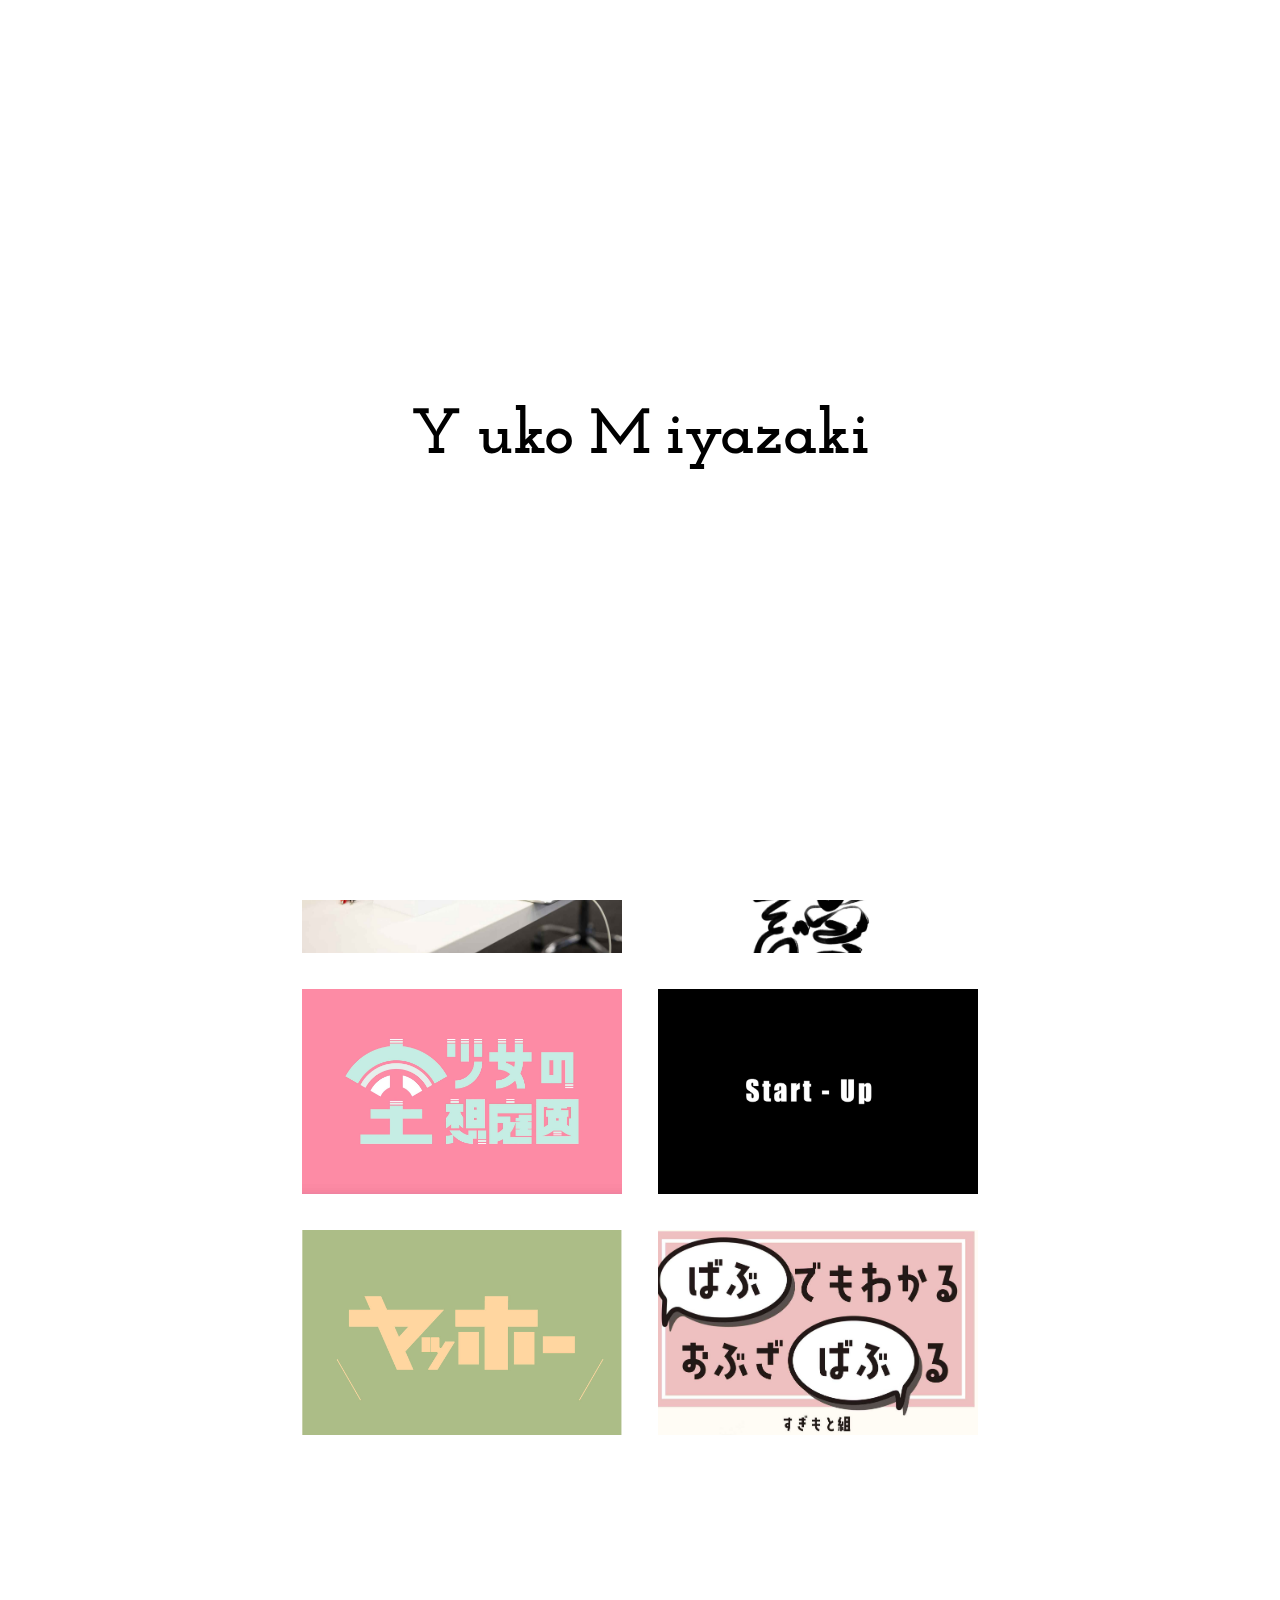
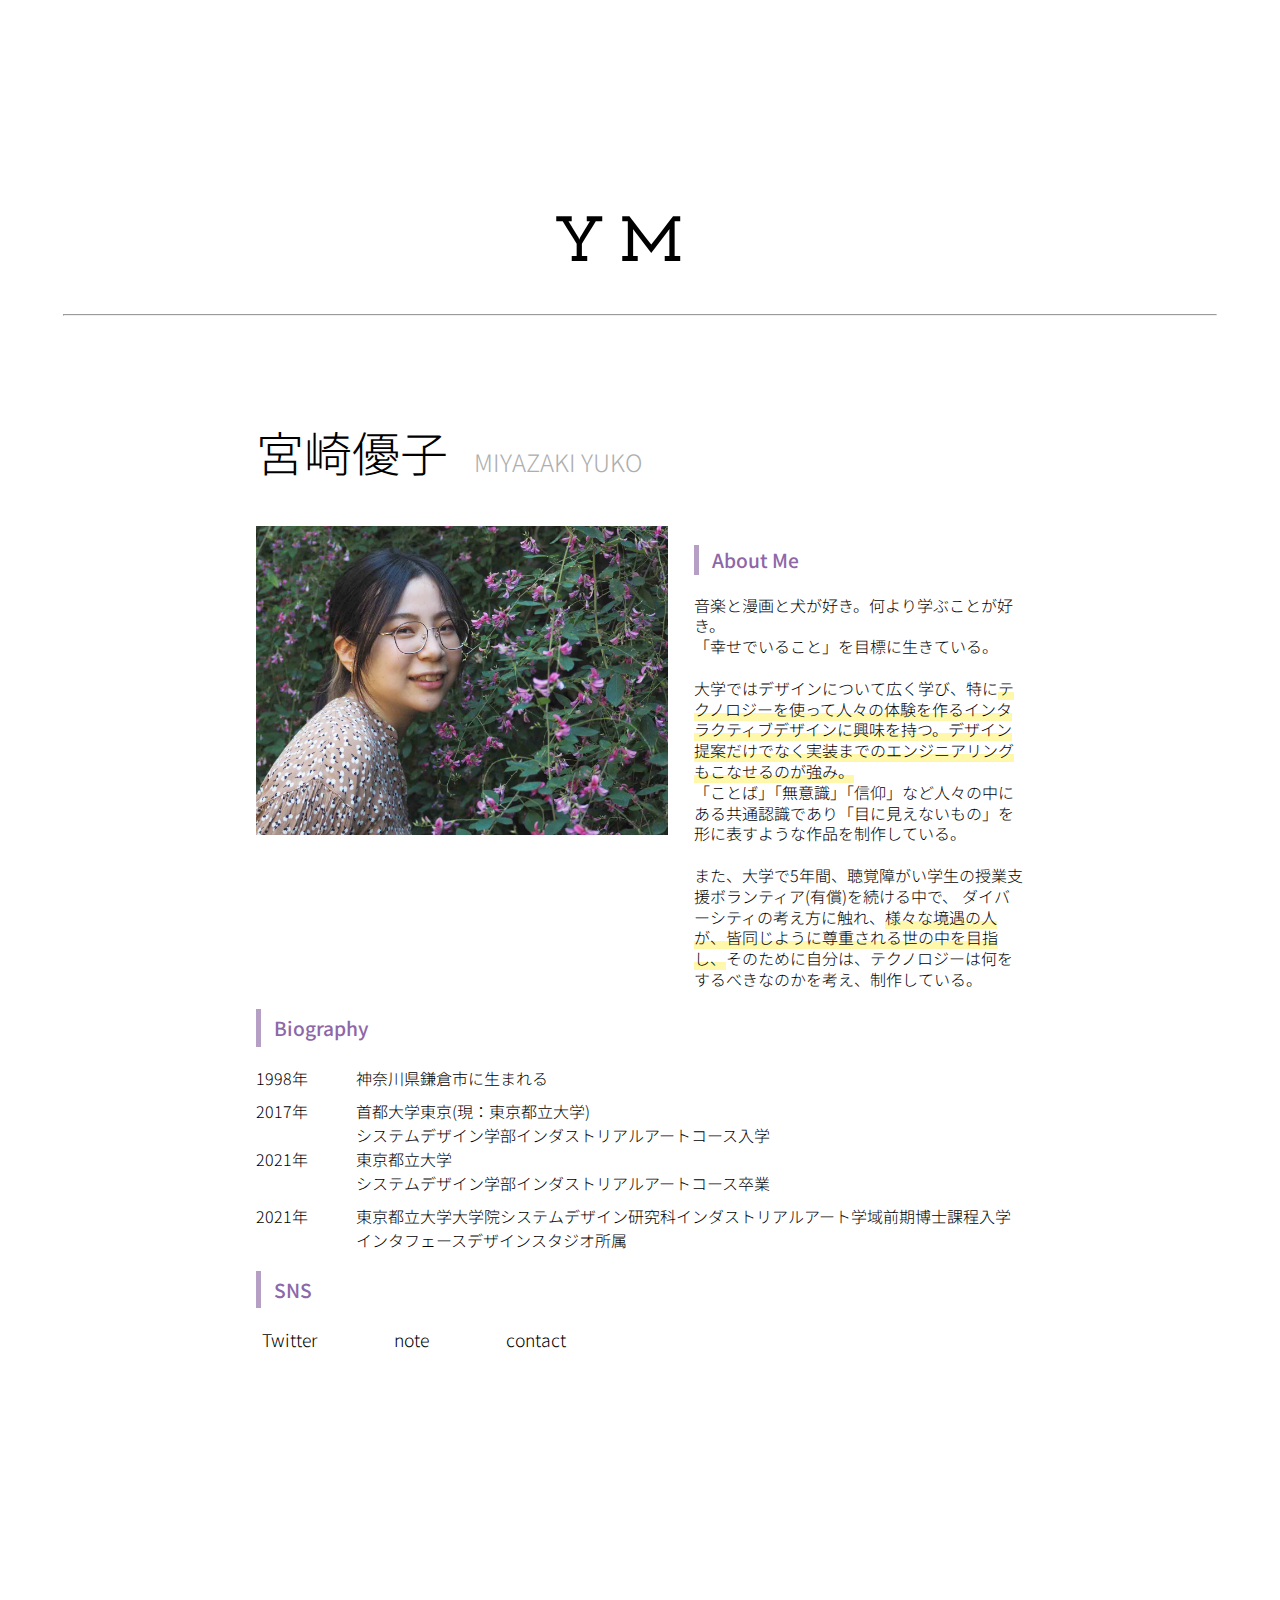
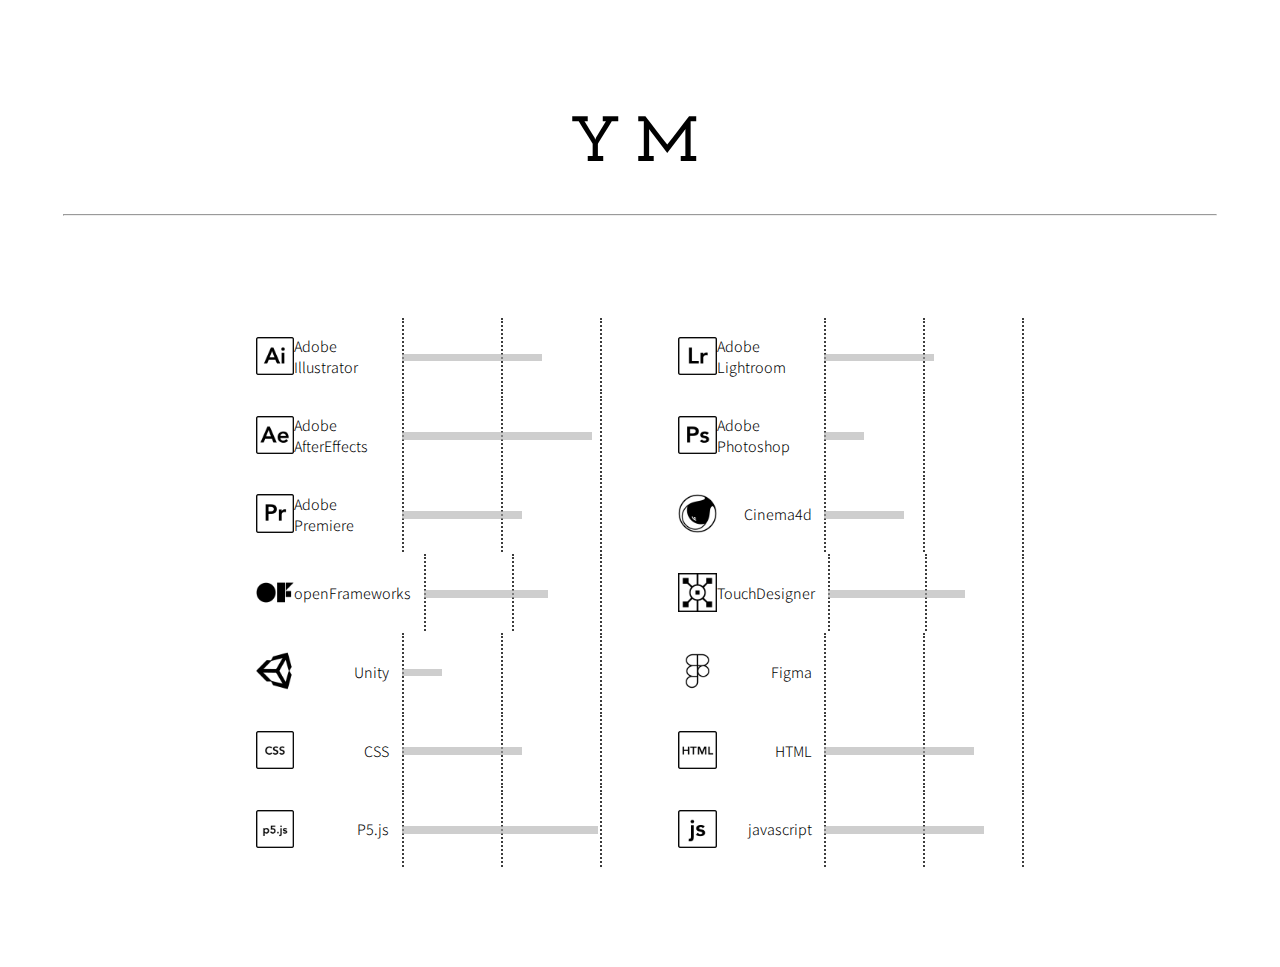
==== index.html @ fe7ea1c1 "add back to top button" ====
<!DOCTYPE html>
<html lang="ja">
    <head>
        <meta charset="UTF-8">
        <meta name="viewport" content="width=device-width, initial-scale=1" />
        <meta name="description" content="宮崎優子のポートフォリオです">
        <title>Yuko Miyazaki / Portfolio</title>

        <!-- フォント読み込み -->
        <link rel="preconnect" href="https://fonts.googleapis.com">
        <link rel="preconnect" href="https://fonts.gstatic.com" crossorigin>
        <link href="https://fonts.googleapis.com/css2?family=Josefin+Slab&family=Noto+Sans+JP:wght@300;400;500;700&family=Noto+Serif+JP:wght@300&display=swap" rel="stylesheet">

        <link rel="stylesheet" href="css/index.css">
        <script src="js/index.js"></script>
    </head>
    
    <body>
        <nav class="navigation">
            <ul>
                <li><a href="#works">works</a></li>
                <li><a href="#profile">profile</a></li>
                <li><a href="#skills">skills</a></li>
            </ul>
        </nav>

        <div id="loading">
            <div class="init">
                <h1 class="my">
                    <span class="loading_y">Y</span>
                    <span class="beta">uko</span>
                    <span class="loading_m">M</span>
                    <span class="beta">iyazaki</span>
                </h1>
                <p class="load_border"> </p>
            </div>
        </div>

        <div id="works">
            <div id="works_title" class="header_title">
                <h1 class="my">
                    <span class="y">Y</span>
                    <span class="m">M</span>
                    <span class="title_name">works</span>
                </h1>
                <hr width="90%">
            </div>
            <div class="inner_wrapper">
                
                
                <ul id="contents_list">
                    <li class="container video">
                        <a href="./html/medium.html">
                            <div class="image_container">
                                <img src="image/medium/01.jpg">
                                <div class="mask">
                                    <div class="caption">
                                        <p class="title">MEDIUM</p>
                                        <p class="year">2020</p>
                                    </div>
                                </div>
                            </div>
                        </a>
                    </li>
                    <li class="container media_art">
                        <a href="./html/relation_lines.html">
                            <div class="image_container">
                                <img src="image/relation_lines/02.jpg">
                                <div class="mask">
                                    <div class="caption">
                                        <p class="title">Relation-Lines</p>
                                        <p class="year">2021</p>
                                    </div>
                            </div>
                        </a>
                    </li>
                    <li class="container video">
                        <a href="">
                            <div class="image_container">
                                <img src="image/adventure/SRGB5811-min.JPG">
                                <div class="mask">
                                    <div class="caption">
                                        <p class="title">Adventure</p>
                                        <p class="year">2018</p>
                                    </div>
                                </div>
                            </div>
                        </a>
                    </li>
                    <li class="container video">
                        <a href="">
                            <div class="image_container">
                                <img src="image/hachiouji_cm/01.jpg">
                                <div class="mask">
                                    <div class="caption">
                                        <p class="title">ちょっと遠くへ行きたくなる八王子</p>
                                        <p class="year">2018</p>
                                    </div>
                                </div>  
                            </div>
                        </a>
                    </li>
                    <li class="container product media_art">
                        <a href="">
                            <div class="image_container">
                                <img src="image/madoromi/01.jpg">
                                <div class="mask">
                                    <div class="caption">
                                        <p class="title">まどろみの温度</p>
                                        <p class="year">2019</p>
                                    </div>
                            </div>
                        </a>
                    </li>
                    <li class="container web">
                        <a href="">
                            <div class="image_container">
                                <img src="image/gengo/favicon.jpg">
                                <div class="mask">
                                    <div class="caption">
                                        <p class="title">言語邂逅</p>
                                        <p class="year">2019</p>
                                    </div>
                            </div>
                        </a>
                    </li>
                    <li class="container video">
                        <a href="">
                            <div class="image_container">
                                <img src="image/syoujo_mv/1.jpg">
                                <div class="mask">
                                    <div class="caption">
                                        <p class="title">少女の空想庭園</p>
                                        <p class="year">2019</p>
                                    </div>
                            </div>
                        </a>
                    </li>
                    <li class="container video">
                        <a href="">
                            <div class="image_container">
                                <img src="image/starUp/1.jpg">
                                <div class="mask">
                                    <div class="caption">
                                        <p class="title">Start Up</p>
                                        <p class="year">2019</p>
                                    </div>
                            </div>
                        </a>
                    </li>
                    <li class="container others">
                        <a href="">
                            <div class="image_container">
                                <img src="image/others/yahho2.jpg">
                                <div class="mask">
                                    <div class="caption">
                                        <p class="title">Typography</p>
                                    </div>
                            </div>
                        </a>
                    </li>
                    <li class="container others">
                        <a href="">
                            <div class="image_container">
                                <img src="image/others/babu_top.jpg">
                                <div class="mask">
                                    <div class="caption">
                                        <p class="title">Book</p>
                                    </div>
                            </div>
                        </a>
                    </li>
                </ul>
                
            </div>
        </div>

        <div id="profile">
            <div id="profile_title" class="header_title">
                <h1 class="my">
                    <span class="y">Y</span>
                    <span class="m">M</span>
                    <span class="title_name">profile</span>
                </h1>
                <hr width="90%">
            </div>
            <div class="inner_wrapper">
                <div id="about_me">
                    <h2>宮崎優子<span class="eng_name">MIYAZAKI YUKO</span></h2>
                    <div class="about_me">
                        <div class="my_image">
                            <img src="image/profile/myImage2.jpg" width="406px">
                        </div>
                        <div class="about_text">
                            <h3>About Me </h3>
                            <p>音楽と漫画と犬が好き。何より学ぶことが好き。<br>
                            「幸せでいること」を目標に生きている。<br>
                            <br>
                            大学ではデザインについて広く学び、特に<span class="under">テクノロジーを使って人々の体験を作るインタラクティブデザインに興味を持つ。デザイン提案だけでなく実装までのエンジニアリングもこなせるのが強み。</span><br>
                            「ことば」「無意識」「信仰」など人々の中にある共通認識であり「目に見えないもの」を形に表すような作品を制作している。<br>
                            <br>
                            また、大学で5年間、聴覚障がい学生の授業支援ボランティア(有償)を続ける中で、
                            ダイバーシティの考え方に触れ、<span class="under">様々な境遇の人が、皆同じように尊重される世の中を目指し、</span>そのために自分は、テクノロジーは何をするべきなのかを考え、制作している。</p>
                        </div>
                    </div>
                </div>
                <div id="biography">
                    <h3>Biography</h3>
                    <div id="bio_text">
                        <div>
                            <p><span class="bio_year">1998年</span>神奈川県鎌倉市に生まれる</p>
                        </div>
                        <div>
                            <span class="bio_year">2017年</span>首都大学東京(現：東京都立大学)<br>
                            <span class="bio_year"></span>システムデザイン学部インダストリアルアートコース入学<br>
                            <span class="bio_year">2021年</span>東京都立大学<br>
                            <span class="bio_year"></span>システムデザイン学部インダストリアルアートコース卒業
                        </div>
                        <div>
                            <span class="bio_year">2021年</span>東京都立大学大学院システムデザイン研究科インダストリアルアート学域前期博士課程入学<br>
                            <span class="bio_year"></span>インタフェースデザインスタジオ所属
                        </div>  
                    </div>
                </div>
                <div id="sns_contact">
                    <h3>SNS</h3>
                    <div class="sns_s">
                        <div class="twitter">
                            <a href="https://twitter.com/tcifog">Twitter</a>
                        </div>
                        <div class="note">
                            <a href="https://note.com/yuko_3">note</a>
                        </div>
                        <div class="contact">
                            <a href="">contact</a>
                        </div>
                    </div>
                    
                </div>
                
            </div>
        </div>

        <div id="skills">
            <div id="skills_title" class="header_title">
                <h1 class="my">
                    <span class="y">Y</span>
                    <span class="m">M</span>
                    <span class="title_name">skills</span>
                </h1>
                <hr width="90%">
            </div>
            <div class="inner_wrapper">
                <div id="skill_range">
                    <ul class="skill_list">
                        <li class="skill_item">
                            <div class="skill_icon">
                                <img src="image/skills/ai.png" alt="Illustratorのアイコン">
                                <p>Adobe Illustrator</p>
                            </div>
                            <div class="skill_bar_range">
                                <ul class="border">
                                    <li class="left"></li>
                                    <li class="right"></li>
                                </ul>
                                <div class="skill_bar ai"></div>
                            </div>
                        </li>
                        <li class="skill_item">
                            <div class="skill_icon">
                                <img src="image/skills/ae.png" alt="AfterEffectsのアイコン">
                                <p>Adobe AfterEffects</p>
                            </div>
                            <div class="skill_bar_range">
                                <ul class="border">
                                    <li class="left"></li>
                                    <li class="right"></li>
                                </ul>
                                <div class="skill_bar ae"></div>
                            </div>
                        </li>
                        <li class="skill_item">
                            <div class="skill_icon">
                                <img src="image/skills/pr.png" alt="Premiereのアイコン">
                                <p>Adobe Premiere</p>
                            </div>
                            <div class="skill_bar_range">
                                <ul class="border">
                                    <li class="left"></li>
                                    <li class="right"></li>
                                </ul>
                                <div class="skill_bar pr"></div>
                            </div>
                        </li>
                        <li class="skill_item">
                            <div class="skill_icon">
                                <img src="image/skills/of.png" alt="openframeworksのアイコン">
                                <p>openFrameworks</p>
                            </div>
                            <div class="skill_bar_range">
                                <ul class="border">
                                    <li class="left"></li>
                                    <li class="right"></li>
                                </ul>
                                <div class="skill_bar of"></div>
                            </div>
                        </li>
                        <li class="skill_item">
                            <div class="skill_icon">
                                <img src="image/skills/unity.png" alt="Unityのアイコン">
                                <p>Unity</p>
                            </div>
                            <div class="skill_bar_range">
                                <ul class="border">
                                    <li class="left"></li>
                                    <li class="right"></li>
                                </ul>
                                <div class="skill_bar unity"></div>
                            </div>
                        </li>
                        <li class="skill_item">
                            <div class="skill_icon">
                                <img src="image/skills/css.png" alt="CSSのアイコン">
                                <p>CSS</p>
                            </div>
                            <div class="skill_bar_range">
                                <ul class="border">
                                    <li class="left"></li>
                                    <li class="right"></li>
                                </ul>
                                <div class="skill_bar css"></div>
                            </div>
                        </li>
                        <li class="skill_item">
                            <div class="skill_icon">
                                <img src="image/skills/p5.png" alt="p5.jsのアイコン">
                                <p>P5.js</p>
                            </div>
                            <div class="skill_bar_range">
                                <ul class="border">
                                    <li class="left"></li>
                                    <li class="right"></li>
                                </ul>
                                <div class="skill_bar p5"></div>
                            </div>
                        </li>
                    </ul>
                    <ul class="skill_list">
                        <li class="skill_item">
                            <div class="skill_icon">
                                <img src="image/skills/lr.png" alt="Lightroomのアイコン">
                                <p>Adobe Lightroom</p>
                            </div>
                            <div class="skill_bar_range">
                                <ul class="border">
                                    <li class="left"></li>
                                    <li class="right"></li>
                                </ul>
                                <div class="skill_bar lr"></div>
                            </div>
                        </li>
                        <li class="skill_item">
                            <div class="skill_icon">
                                <img src="image/skills/ps.png" alt="Photoshopのアイコン">
                                <p>Adobe Photoshop</p>
                            </div>
                            <div class="skill_bar_range">
                                <ul class="border">
                                    <li class="left"></li>
                                    <li class="right"></li>
                                </ul>
                                <div class="skill_bar ps"></div>
                            </div>
                        </li>
                        <li class="skill_item">
                            <div class="skill_icon">
                                <img src="image/skills/cinema4d.png" alt="Cinema4dのアイコン">
                                <p>Cinema4d</p>
                            </div>
                            <div class="skill_bar_range">
                                <ul class="border">
                                    <li class="left"></li>
                                    <li class="right"></li>
                                </ul>
                                <div class="skill_bar cinema"></div>
                            </div>
                        </li>
                        <li class="skill_item">
                            <div class="skill_icon">
                                <img src="image/skills/touchdesigner.png" alt="TouchDesignerのアイコン">
                                <p>TouchDesigner</p>
                            </div>
                            <div class="skill_bar_range">
                                <ul class="border">
                                    <li class="left"></li>
                                    <li class="right"></li>
                                </ul>
                                <div class="skill_bar td"></div>
                            </div>
                        </li>
                        <li class="skill_item">
                            <div class="skill_icon">
                                <img src="image/skills/figma.png" alt="Figmaのアイコン">
                                <p>Figma</p>
                            </div>
                            <div class="skill_bar_range">
                                <ul class="border">
                                    <li class="left"></li>
                                    <li class="right"></li>
                                </ul>
                                <div class="skill_bar figma"></div>
                            </div>
                        </li>
                        <li class="skill_item">
                            <div class="skill_icon">
                                <img src="image/skills/html.png" alt="HTMLのアイコン">
                                <p>HTML</p>
                            </div>
                            <div class="skill_bar_range">
                                <ul class="border">
                                    <li class="left"></li>
                                    <li class="right"></li>
                                </ul>
                                <div class="skill_bar html"></div>
                            </div>
                        </li>
                        <li class="skill_item">
                            <div class="skill_icon">
                                <img src="image/skills/js.png" alt="Javascriptのアイコン">
                                <p>javascript</p>
                            </div>
                            <div class="skill_bar_range">
                                <ul class="border">
                                    <li class="left"></li>
                                    <li class="right"></li>
                                </ul>
                                <div class="skill_bar js"></div>
                            </div>
                        </li>
                    </ul>
                </div>
            </div>
        </div>
        
    </body>
</html>
---- css/index.css ----
html, body, div, span, applet, object, iframe, p, blockquote, pre, a, abbr, acronym, address, big, cite, code, del, dfn, em, img, ins, kbd, q, s, samp, small, strike, strong, sub, sup, tt, var, b, u, i, center, dl, dt, dd, ol, ul, li, fieldset, form, label, legend, table, caption, tbody, tfoot, thead, tr, th, td, article, aside, canvas, details, embed, figure, figcaption, footer, header, hgroup, menu, nav, output, ruby, section, summary, time, mark, audio, video, span {
    margin: 0;
    padding: 0;
    border: 0;
    font: inherit;
    vertical-align: baseline;
    scroll-behavior: smooth;
    font-family: 'Noto Sans JP', sans-serif;
}

#works, #profile {
    margin: 5vh  auto 40vh;
}

/* loading animation */

#loading {
    width: 100%;
    height: 100%;
    transition: all 1s;
    background-color: #fff;
    /* opacity: 0.5; */
    position: fixed;
    top: 0;
    left: 0;
    z-index: 9999;
}
.init {
    margin-top: 45vh;
    text-align: center;
    font-size: 1.2rem;
}

.beta {
    animation: fadeout 1s ease forwards;
    animation-delay: 2s;
}
@keyframes fadeout {
    0% {
        opacity: 1;
    }
    100% {
        opacity: 0;
    }
}

.loading_y {
    position: relative;
    left: 0;
    animation: slide_y 1s ease forwards;
    animation-delay: 3s;
}
@keyframes slide_y {
    0% {
        left: 0;
    }
    100% {
        left: 10vw;
    }
}
.loading_m {
    position: relative;
    left: 0;
    animation: slide_m 1s ease forwards;
    animation-delay: 3s;
}
@keyframes slide_m {
    0% {
        left: 0;
    }
    100% {
        left: 3vw;
    }
}

.load_border:before {
    content: '';
    position: absolute;
    left: 0;
    border-bottom: solid 2px #000;
    animation: border_anim 2s ease forwards;
}

@keyframes border_anim {
    0%{
        width: 0%;
    }
    100% {
        width: 100%;
    }
}

.loaded {
    opacity: 0;
    visibility: hidden;
}

/* header_title animation */

.my span {
    position: relative;
    vertical-align: top;
    width: 100%;
    height: 100%;
    overflow-y: hidden;
    font-family: 'Josefin Slab', serif;
}

.y{
    left: 4vw;
}
.m {
    left: 4vw;
}

.y.animation_start {
    animation: change_positionY 2s ease forwards;
    animation-delay: 0.2s;
    opacity: 1;
}
@keyframes change_positionY {
    0%{
        top: 0;
        left: 4vw;
        opacity: 1;
    }
    20%{
        top: -7vh;
        left: 4vw;
        opacity: 0;
    }
    70%{
        top: -7vh;
        left: -32vw;
        opacity: 0;
    }
    100%{
        top: 0;
        left: -32vw;
        opacity: 1;
    }
}

.m.animation_start {
    animation: change_positionX 2s ease forwards;
    animation-delay: 0.5s;
}
@keyframes change_positionX {
    0%{
        left: 4vw;
    }
    70%{
        left: -40vw;
    }
    100%{
        left: -40vw;
    }
}

.title_name {
    font-size: 3rem;
    top: 1.5vh;
    left: -35vw;
    opacity: 0;
}
.title_name.animation_start {
    animation: titleUp 1s ease forwards;
    animation-delay: 2s;
}
@keyframes titleUp {
    0% {
        top: 3vh;
        opacity: 0;
    }
    100% {
        top: 1.5vh;
        opacity: 1;
    }
}

h1{
    font-size: 4rem;
    text-align: center;
    margin: 1vh;
}

h2 {
    font-weight: 300;
    font-size: 3rem;
}

h3 {
    font-size: 1.2rem;
    font-weight: 500;
    color: #8D67A8;
    border-left: solid 5px #B69FC5;
    padding: 0.25em 0.7em;
}

.navigation{
    font-weight: 500; 
    position: fixed;
    width: 6vw;
    height: auto;
    /* top: 65vh;
    left: 83vw; */
    margin-left: 92vw;
    margin-top: 40vh;
    line-height: 5rem;
    max-width: 100%;
}

.navigation ul{
    /* display: flex; */
    justify-content: space-between;
    list-style: none;
    text-align: right;
}

.navigation a{
    color: #AEAEAE;
    text-decoration: none;
    border-bottom: none;
    transition: 0.3s;
}

.navigation a:hover {
    color: #3c3c3c;
}

.inner_wrapper{
    font-weight: 400;
    width: 60%;
    margin: 100px auto;
}

.inner_wrapper li {
    list-style: none;
}

/* works */

#contents_list {
    display: flex;
    flex-wrap: wrap;
    justify-content: center;
    /* width: 80%; */
    margin: 0;
    padding: 0;
}

.container {
    margin: 2vh 2vh;
}

.image_container {
    position: relative;
    height: 205px;
}

.image_container img {
    width: 320px;
    height: 205px;
    object-fit: cover;
    max-width: 100%;
}
.image_container:hover img {
    filter: blur(2px);
}

.image_container .caption {
    text-align: center;
    padding-top: 5%;
    color: #fff;
}
.image_container .mask {
    width: 90%;
    height: 40%;
    position: absolute;
    top: 30%;
    left: 5%;
    opacity: 0;
    background-color: black;
    /* border-bottom: 0.1875em solid white; */
    -webkit-transition: all 0.3s;
    transition: all 0.3s;
}

.image_container:hover .mask {
    opacity: 1;
    transform: translateY(-0.1875em);
}

.title {
    font-size: 1.1rem;
}

.year {
    font-weight: 300;
    font-size: 0.8rem;
}


/* profile */
.eng_name {
    margin-left: 2vw;
    font-size: 1.5rem;
    color: #AEAEAE;
}

.about_me {
    display: flex;
    justify-content: center;
}

.my_image{
    flex: 5;
    text-align: center;
}

.about_text{
    flex: 4;
    /* font-size: 0.9rem; */
    line-height: 1.3rem;
    font-weight: 300;
    margin-left: 2vw;
}
.under {
    background: linear-gradient(transparent 65%, #FFF7AA 65%);
}

.my_image img{
    width: 100%;
}

#bio_text div{
    margin-top: 1vh;
    /* font-size: 0.9rem; */
    font-weight: 300;
}

.bio_year {
    display: inline-block;
    width: 100px;
}

.sns_s {
    display: flex;
}

.contact, .note{
    margin-left: 5vw;
}

.sns_s a{
    font-size: 1.1rem;
    font-weight: 300;
    color:black;
    text-decoration: none;

    position: relative;
    padding: 0.4rem;
    cursor: pointer;
    -webkit-user-select: none;
    -moz-user-select: none;
    -ms-user-select: none;
    user-select: none;
}

.sns_s a::after {
    position: absolute;
    bottom: 0;
    left: 0;
    content: '';
    width: 100%;
    height: 1px;
    background: #333;
    transform: scale(0, 1);
    transform-origin: left top;
    transition: transform .3s;
}

.sns_s a:hover::after {
    transform: scale(1, 1);
}

/* skill */

#skill_range {
    display: flex;
    flex-wrap: wrap;
    justify-content: space-between;
    margin: 30px auto;
    max-width: 100%;
    width: 70vw;
}

.skill_list {
    width: 45%;
}

.skill_item {
    display: flex;
    justify-content: space-between;
    align-items: center;
    margin-top: 2px;
}

.skill_icon {
    flex: 2;
    display: flex;
    justify-content: space-between;
    align-items: center;
    font-size: 0.9em;
    font-weight: 300;
    margin-right: 1vw;
}
.skill_icon img {
    width: 3vw;
}

.skill_bar_range {
    flex: 3;
    height: 6vw;
    position: relative;
}

.skill_bar_range .border {
    height: 6vw;
    display: flex;
    
}
.skill_bar_range .border .right {
    flex: 1;
    border-right: 2px solid #3c3c3c;
    border-style: dotted;
}

.skill_bar_range .border .left {
    flex: 1;
    border-left: 2px solid #3c3c3c;
    border-right: 2px solid #3c3c3c;
    border-style: dotted;
}

.skill_bar {
    position: absolute;
    top: 2.8vw;
    left: 0;
    height: 10%;
    opacity: 0.6;
    background-color:#AEAEAE;
}

.ai {
    width: 70%;
}
.ae {
    width: 95%;
}
.pr {
    width: 60%;
}
.of{
    width: 70%;
}
.unity {
    width: 20%;
}
.css {
    width: 60%;
}
.p5 {
    width: 98%;
}
.lr {
    width: 55%;
}
.ps {
    width: 20%;
}
.cinema {
    width: 40%;
}
.td {
    width: 70%;
}
.html {
    width: 75%;
}
.js {
    width: 80%;
}
.fifma {
    width: 50%;
}
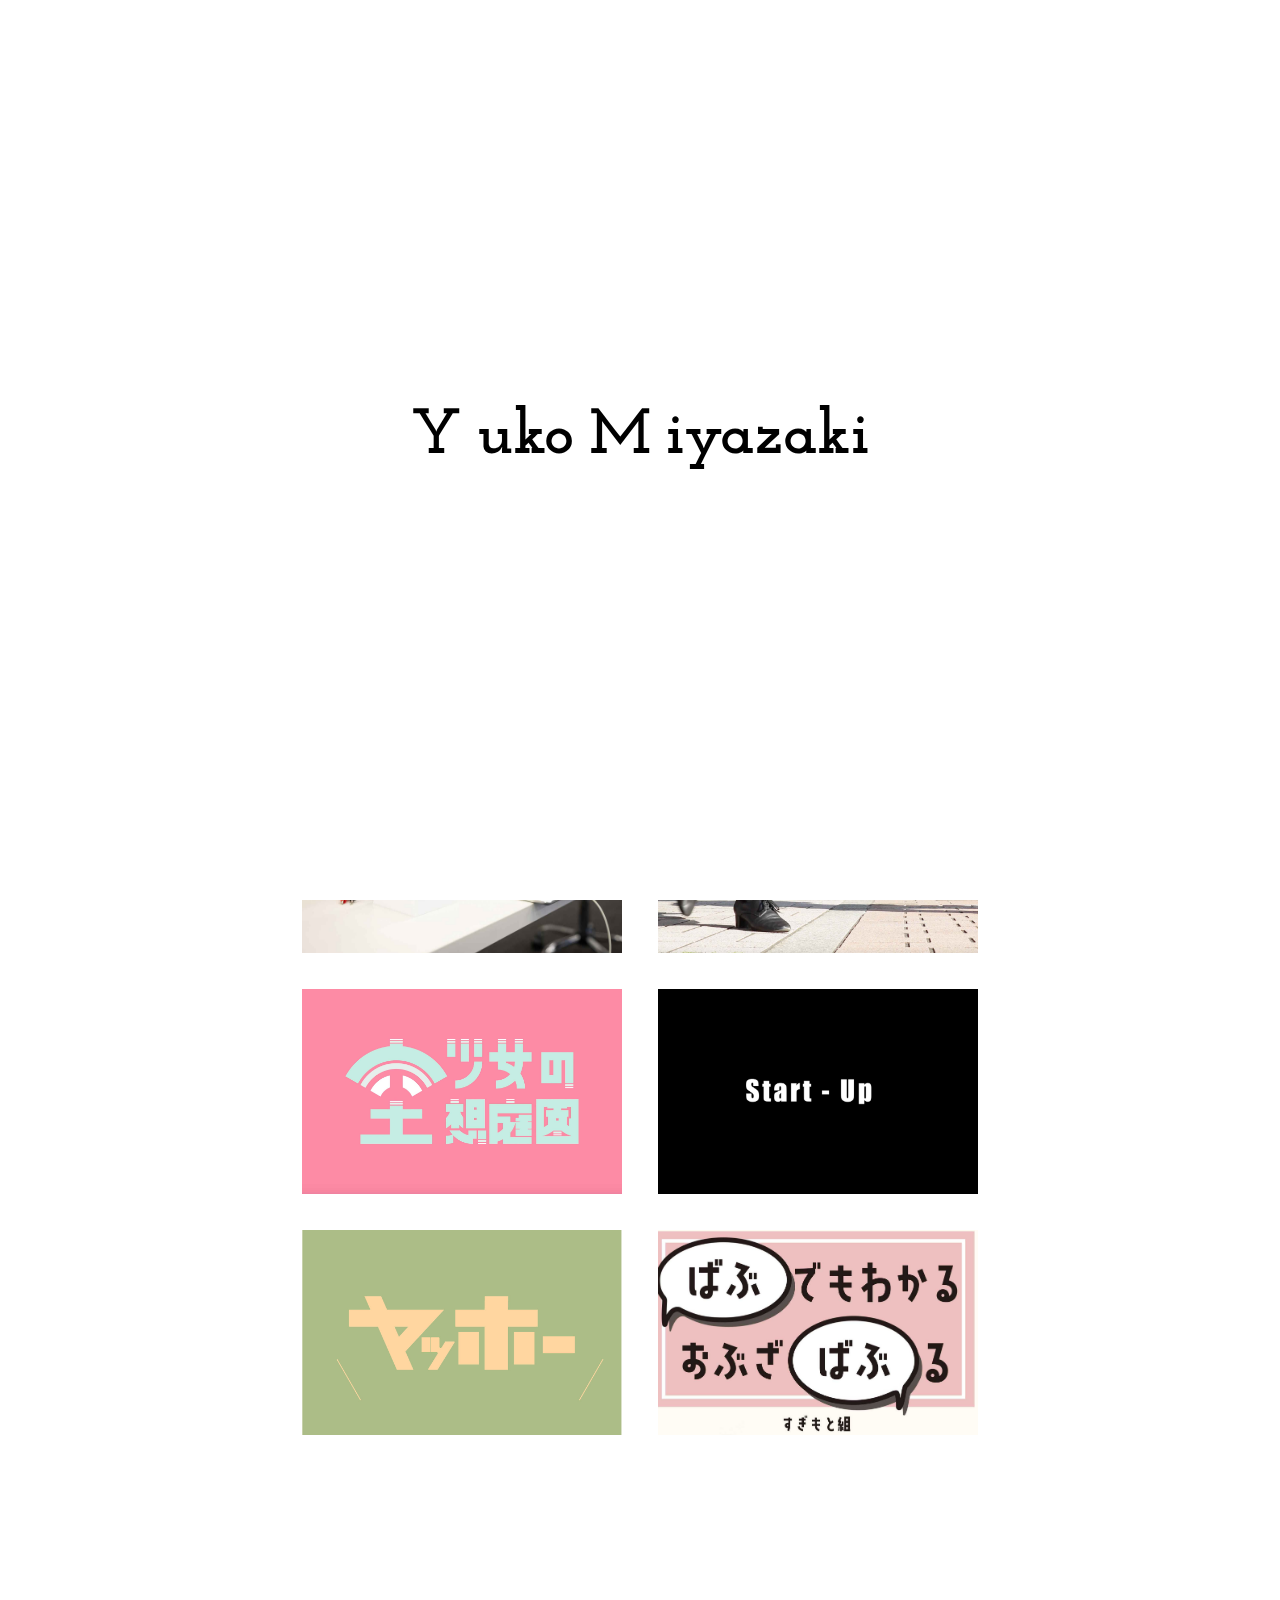
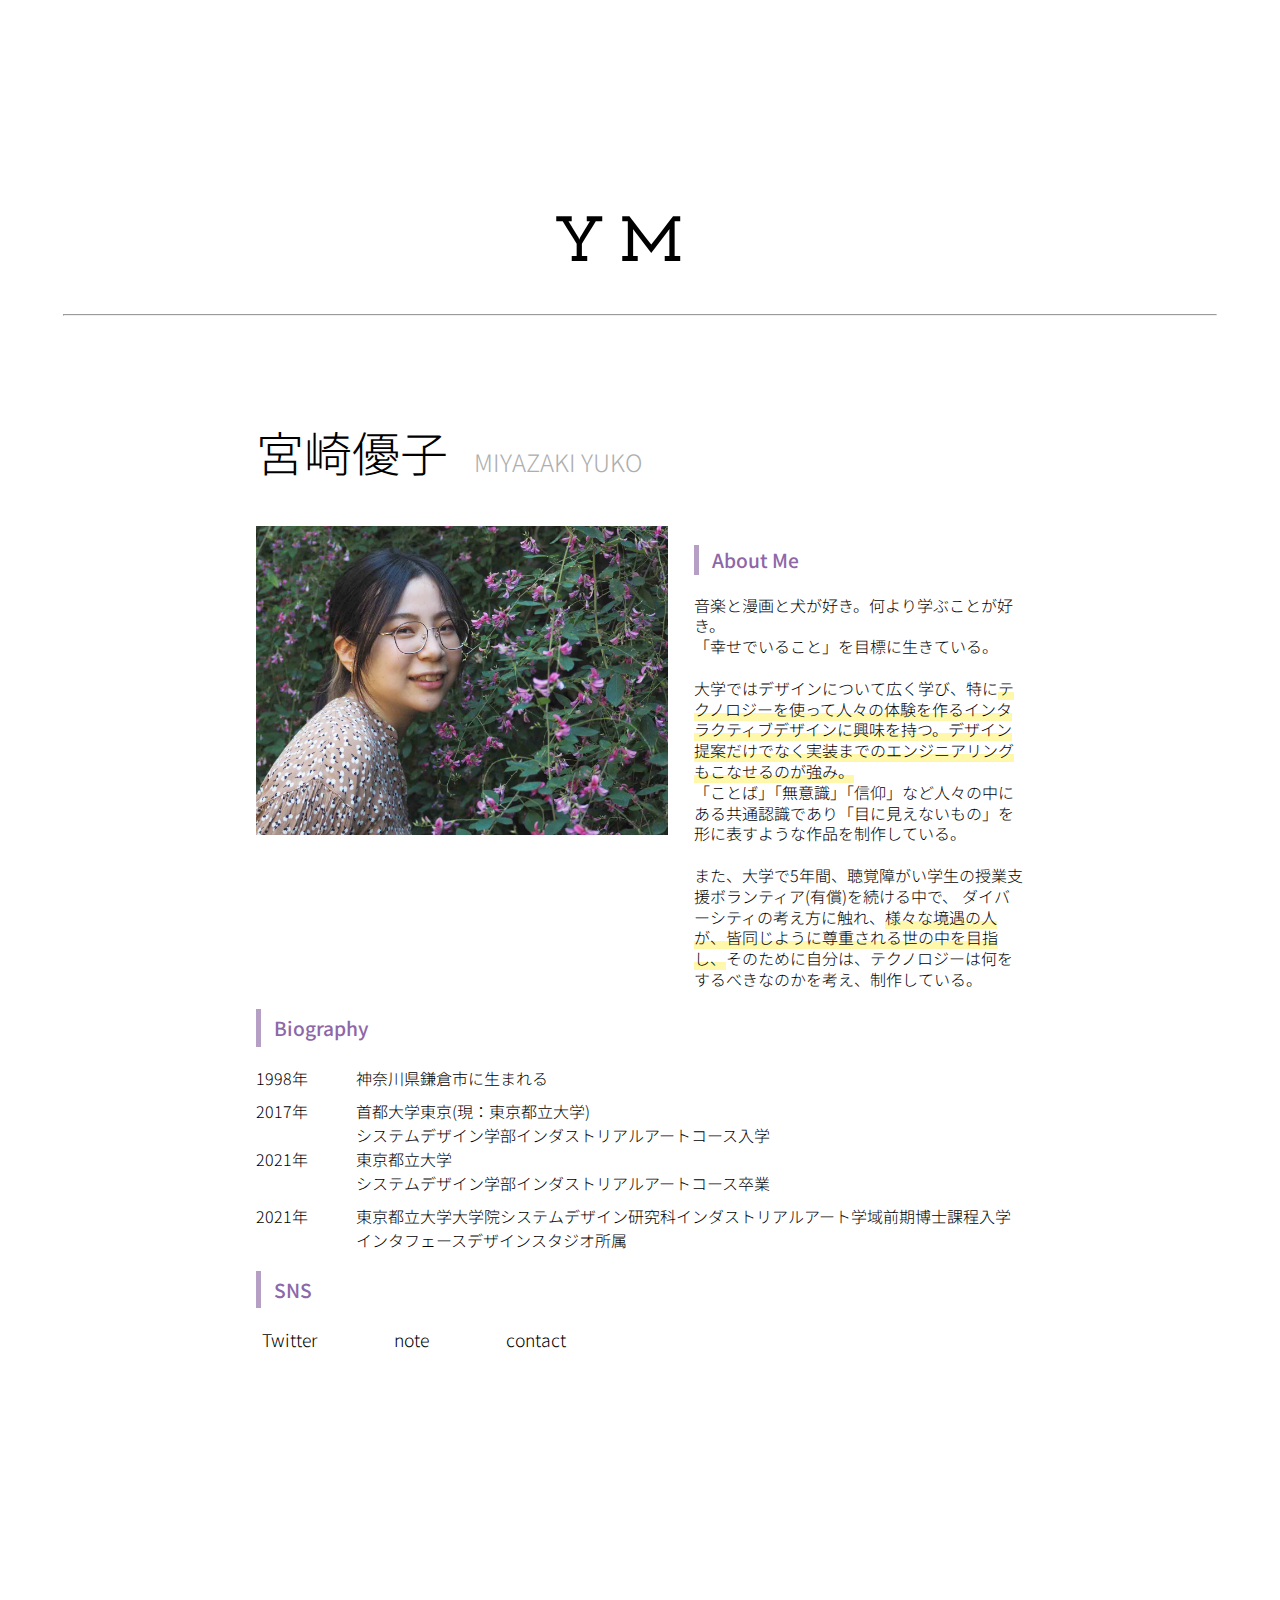
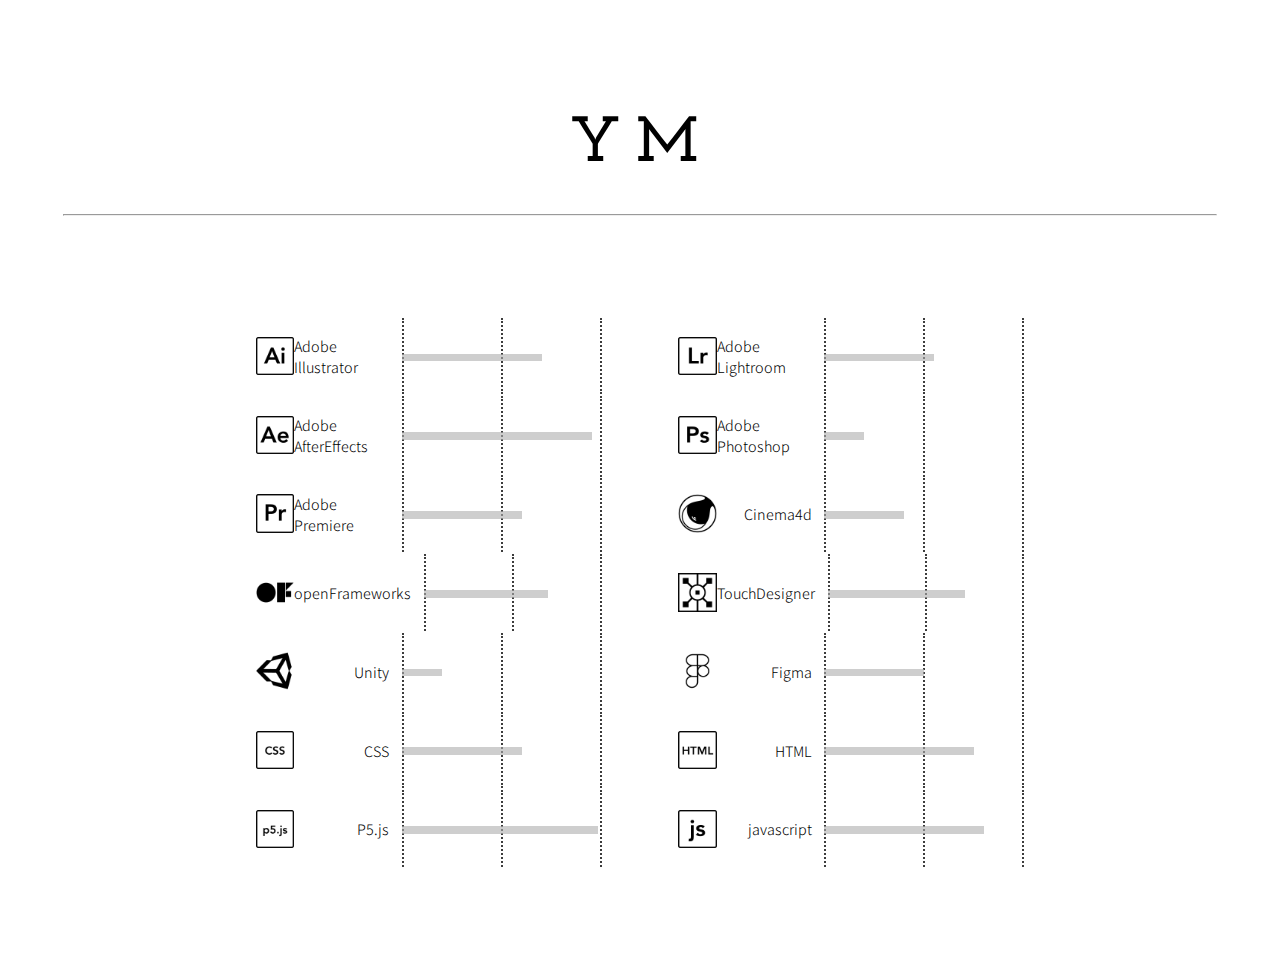
==== commit 149f6fdb: "change works order" ====
--- a/index.html
+++ b/index.html
@@ -74,6 +74,19 @@
                             </div>
                         </a>
                     </li>
+                    <li class="container web">
+                        <a href="">
+                            <div class="image_container">
+                                <img src="image/yubimoji/yubimoji.jpg">
+                                <div class="mask">
+                                    <div class="caption">
+                                        <p class="title">指文字学習支援ゲーム(仮)
+                                        </p>
+                                        <p class="year">2021-</p>
+                                    </div>
+                            </div>
+                        </a>
+                    </li>
                     <li class="container video">
                         <a href="">
                             <div class="image_container">
@@ -87,6 +100,18 @@
                             </div>
                         </a>
                     </li>
+                    <li class="container product media_art">
+                        <a href="">
+                            <div class="image_container">
+                                <img src="image/madoromi/01.jpg">
+                                <div class="mask">
+                                    <div class="caption">
+                                        <p class="title">まどろみの温度</p>
+                                        <p class="year">2019</p>
+                                    </div>
+                            </div>
+                        </a>
+                    </li>
                     <li class="container video">
                         <a href="">
                             <div class="image_container">
@@ -97,30 +122,6 @@
                                         <p class="year">2018</p>
                                     </div>
                                 </div>  
-                            </div>
-                        </a>
-                    </li>
-                    <li class="container product media_art">
-                        <a href="">
-                            <div class="image_container">
-                                <img src="image/madoromi/01.jpg">
-                                <div class="mask">
-                                    <div class="caption">
-                                        <p class="title">まどろみの温度</p>
-                                        <p class="year">2019</p>
-                                    </div>
-                            </div>
-                        </a>
-                    </li>
-                    <li class="container web">
-                        <a href="">
-                            <div class="image_container">
-                                <img src="image/gengo/favicon.jpg">
-                                <div class="mask">
-                                    <div class="caption">
-                                        <p class="title">言語邂逅</p>
-                                        <p class="year">2019</p>
-                                    </div>
                             </div>
                         </a>
                     </li>
--- a/css/index.css
+++ b/css/index.css
@@ -491,6 +491,6 @@
 .js {
     width: 80%;
 }
-.fifma {
+.figma {
     width: 50%;
 }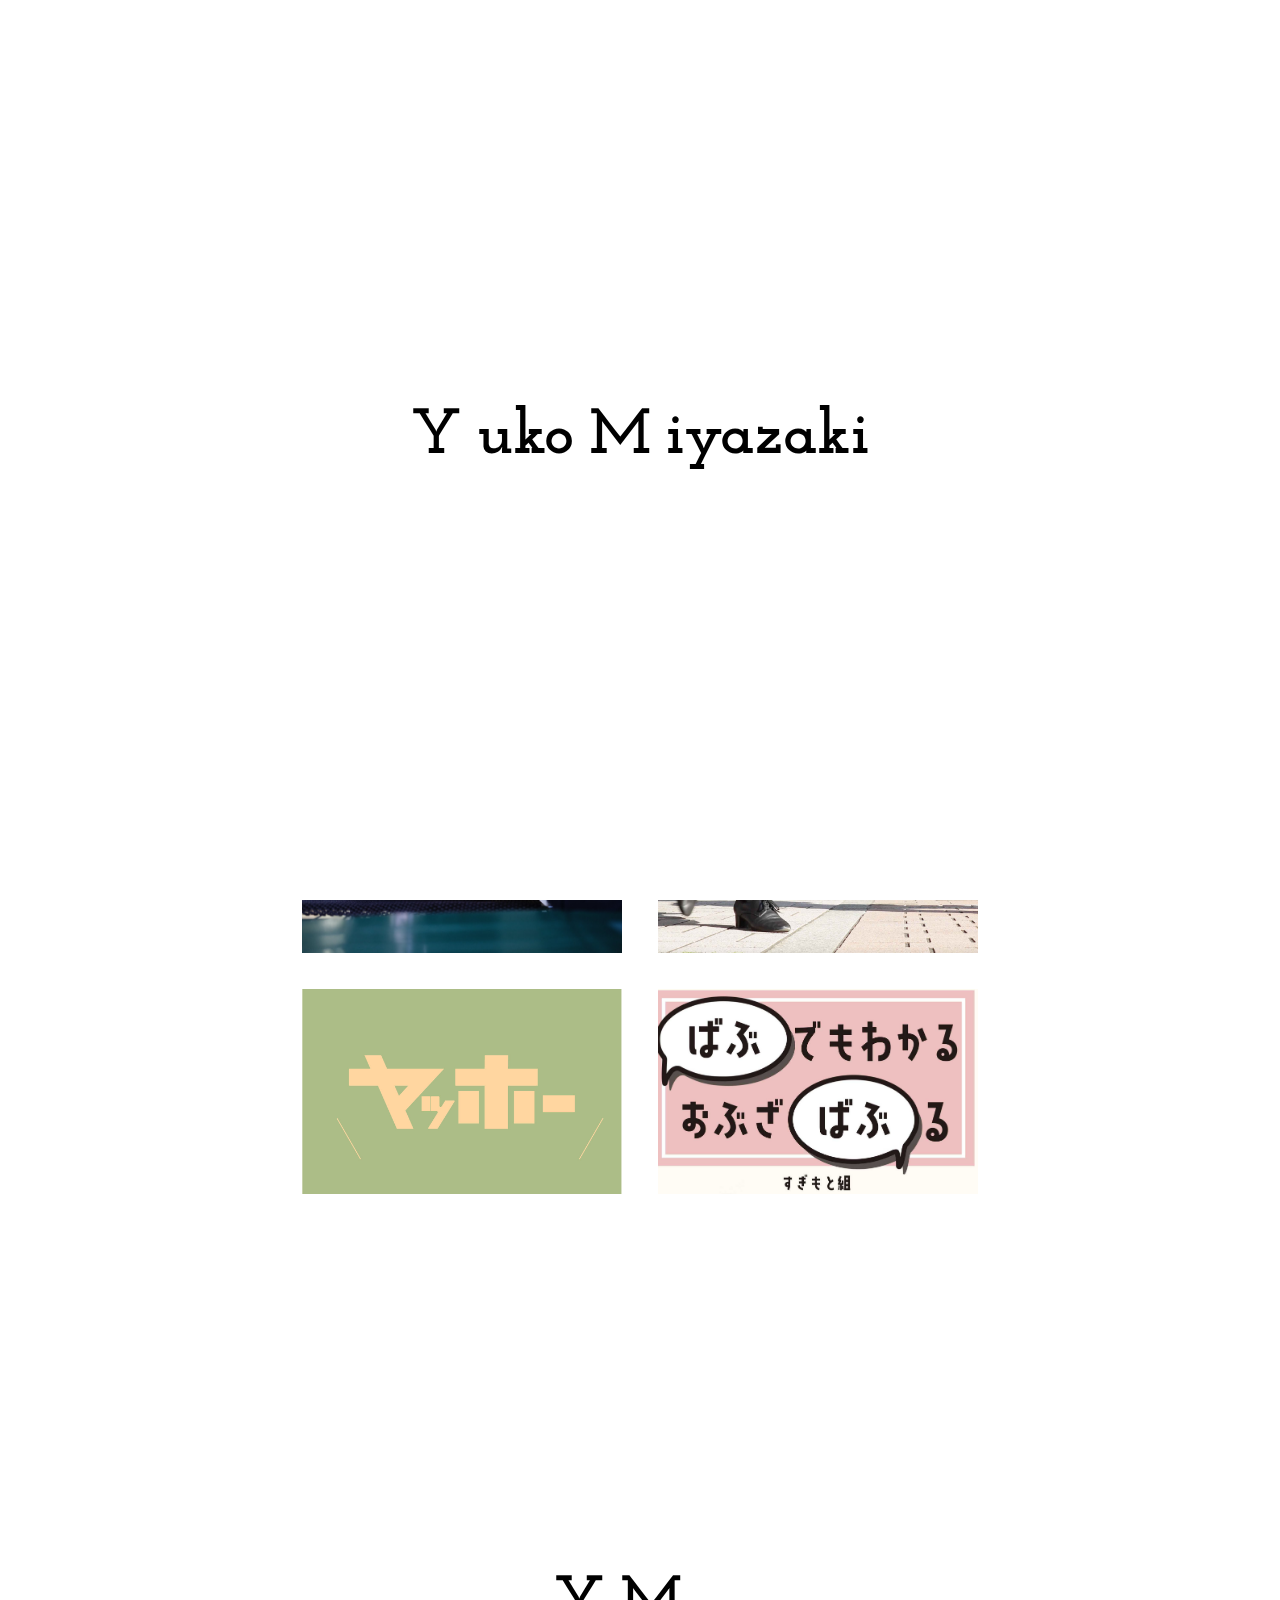
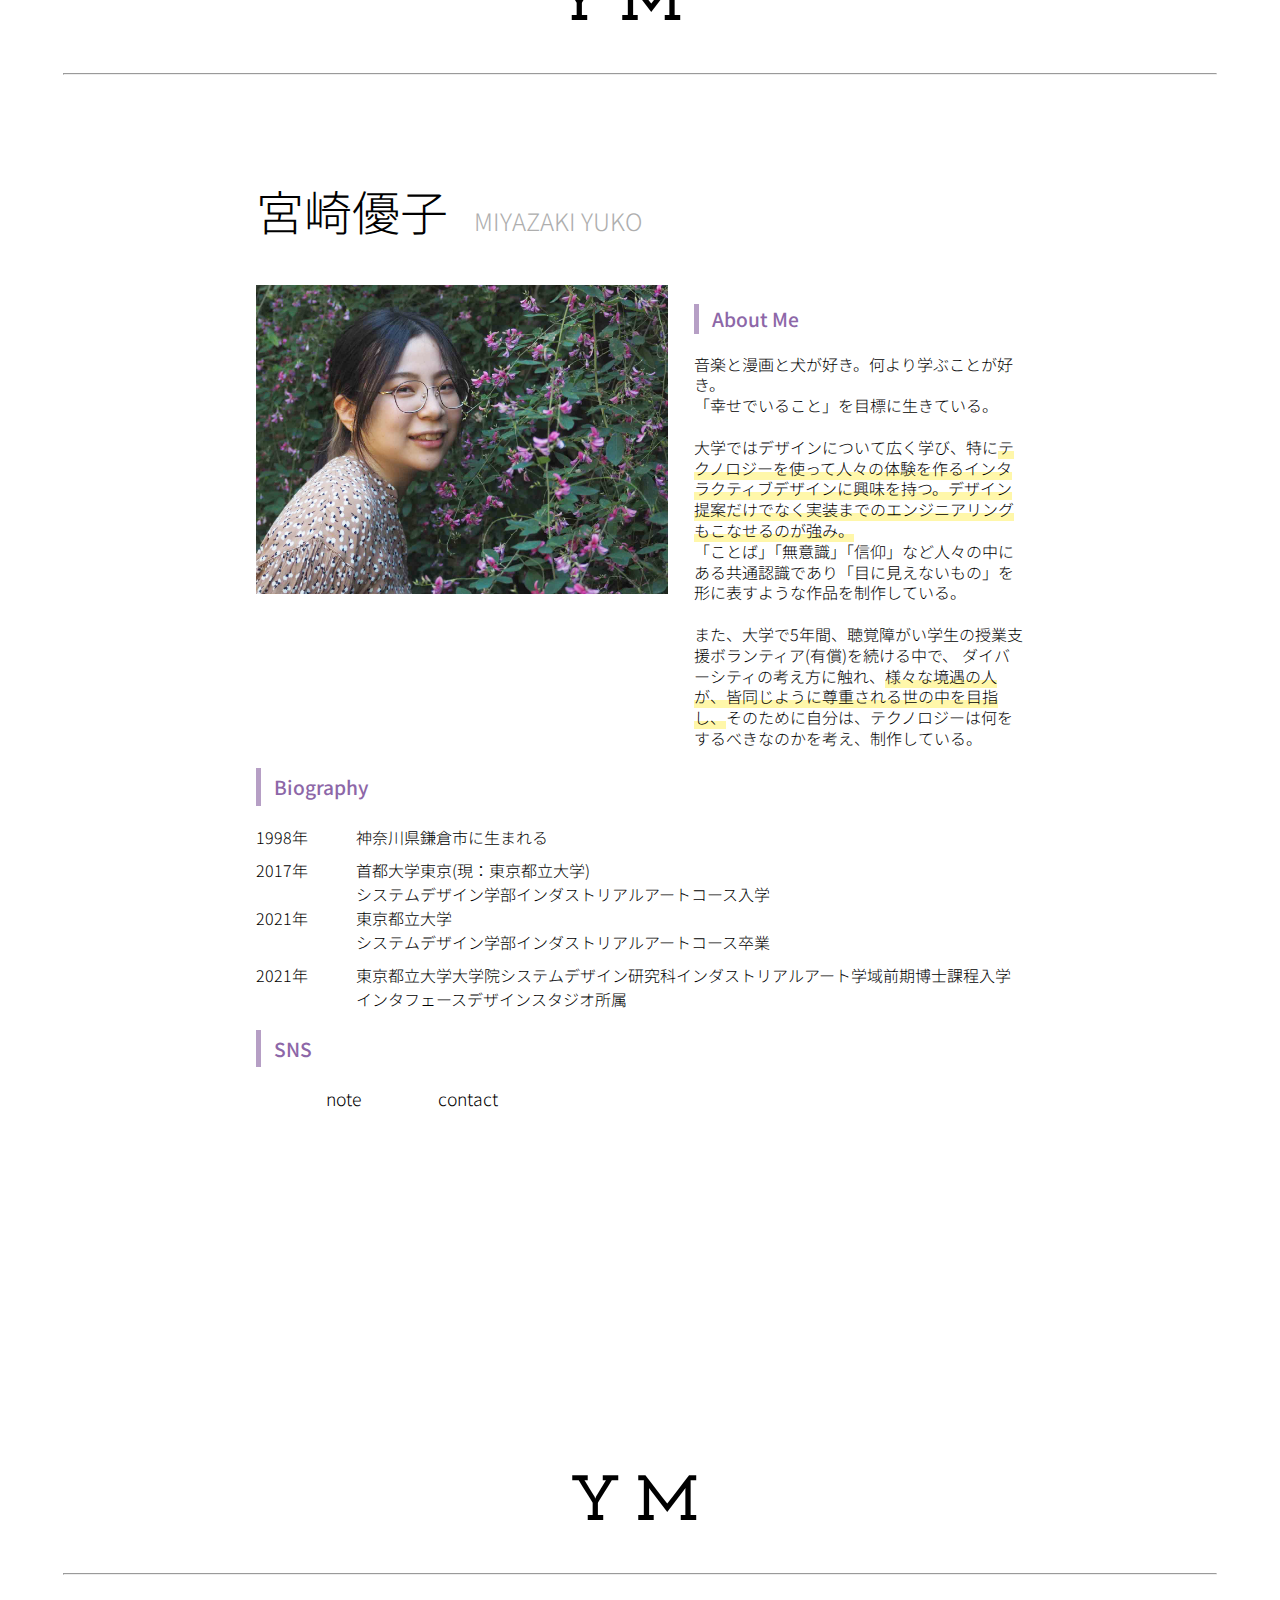
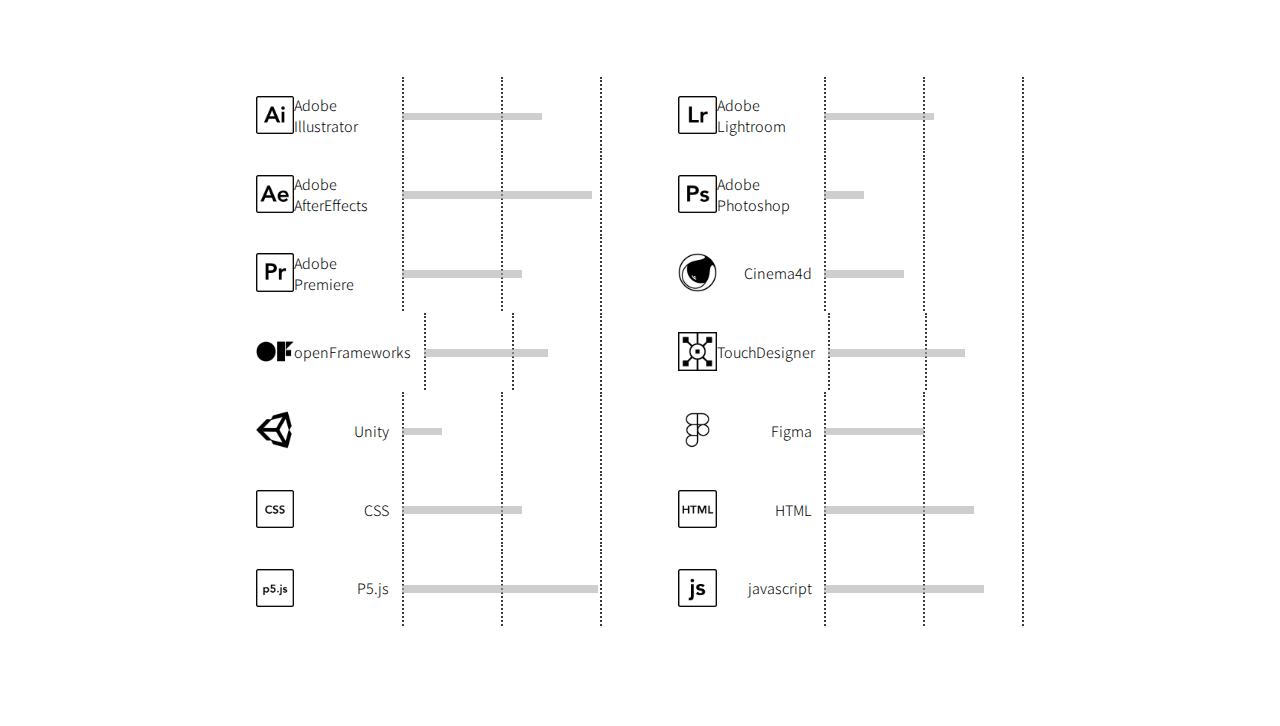
==== commit 5c60c924: "fix order" ====
--- a/index.html
+++ b/index.html
@@ -75,7 +75,7 @@
                         </a>
                     </li>
                     <li class="container web">
-                        <a href="">
+                        <a href="./html/yubimoji.html">
                             <div class="image_container">
                                 <img src="image/yubimoji/yubimoji.jpg">
                                 <div class="mask">
@@ -87,59 +87,59 @@
                             </div>
                         </a>
                     </li>
+                    <li class="container product media_art">
+                        <a href="./html/madoromi.html">
+                            <div class="image_container">
+                                <img src="image/madoromi/01.jpg">
+                                <div class="mask">
+                                    <div class="caption">
+                                        <p class="title">まどろみの温度</p>
+                                        <p class="year">2019</p>
+                                    </div>
+                            </div>
+                        </a>
+                    </li>
+                    <li class="container video">
+                        <a href="./html/adventure.html">
+                            <div class="image_container">
+                                <img src="image/adventure/SRGB5811-min.JPG">
+                                <div class="mask">
+                                    <div class="caption">
+                                        <p class="title">Adventure</p>
+                                        <p class="year">2018</p>
+                                    </div>
+                                </div>
+                            </div>
+                        </a>
+                    </li>
+                    <li class="container video">
+                        <a href="./html/hachiouji.html">
+                            <div class="image_container">
+                                <img src="image/hachiouji_cm/01.jpg">
+                                <div class="mask">
+                                    <div class="caption">
+                                        <p class="title">ちょっと遠くへ行きたくなる八王子</p>
+                                        <p class="year">2018</p>
+                                    </div>
+                                </div>  
+                            </div>
+                        </a>
+                    </li>
+                    <!-- <li class="container video">
+                        <a href="">
+                            <div class="image_container">
+                                <img src="image/syoujo_mv/1.jpg">
+                                <div class="mask">
+                                    <div class="caption">
+                                        <p class="title">少女の空想庭園</p>
+                                        <p class="year">2019</p>
+                                    </div>
+                            </div>
+                        </a>
+                    </li>
                     <li class="container video">
                         <a href="">
                             <div class="image_container">
-                                <img src="image/adventure/SRGB5811-min.JPG">
-                                <div class="mask">
-                                    <div class="caption">
-                                        <p class="title">Adventure</p>
-                                        <p class="year">2018</p>
-                                    </div>
-                                </div>
-                            </div>
-                        </a>
-                    </li>
-                    <li class="container product media_art">
-                        <a href="">
-                            <div class="image_container">
-                                <img src="image/madoromi/01.jpg">
-                                <div class="mask">
-                                    <div class="caption">
-                                        <p class="title">まどろみの温度</p>
-                                        <p class="year">2019</p>
-                                    </div>
-                            </div>
-                        </a>
-                    </li>
-                    <li class="container video">
-                        <a href="">
-                            <div class="image_container">
-                                <img src="image/hachiouji_cm/01.jpg">
-                                <div class="mask">
-                                    <div class="caption">
-                                        <p class="title">ちょっと遠くへ行きたくなる八王子</p>
-                                        <p class="year">2018</p>
-                                    </div>
-                                </div>  
-                            </div>
-                        </a>
-                    </li>
-                    <li class="container video">
-                        <a href="">
-                            <div class="image_container">
-                                <img src="image/syoujo_mv/1.jpg">
-                                <div class="mask">
-                                    <div class="caption">
-                                        <p class="title">少女の空想庭園</p>
-                                        <p class="year">2019</p>
-                                    </div>
-                            </div>
-                        </a>
-                    </li>
-                    <li class="container video">
-                        <a href="">
-                            <div class="image_container">
                                 <img src="image/starUp/1.jpg">
                                 <div class="mask">
                                     <div class="caption">
@@ -148,7 +148,7 @@
                                     </div>
                             </div>
                         </a>
-                    </li>
+                    </li> -->
                     <li class="container others">
                         <a href="">
                             <div class="image_container">
@@ -226,9 +226,6 @@
                 <div id="sns_contact">
                     <h3>SNS</h3>
                     <div class="sns_s">
-                        <div class="twitter">
-                            <a href="https://twitter.com/tcifog">Twitter</a>
-                        </div>
                         <div class="note">
                             <a href="https://note.com/yuko_3">note</a>
                         </div>
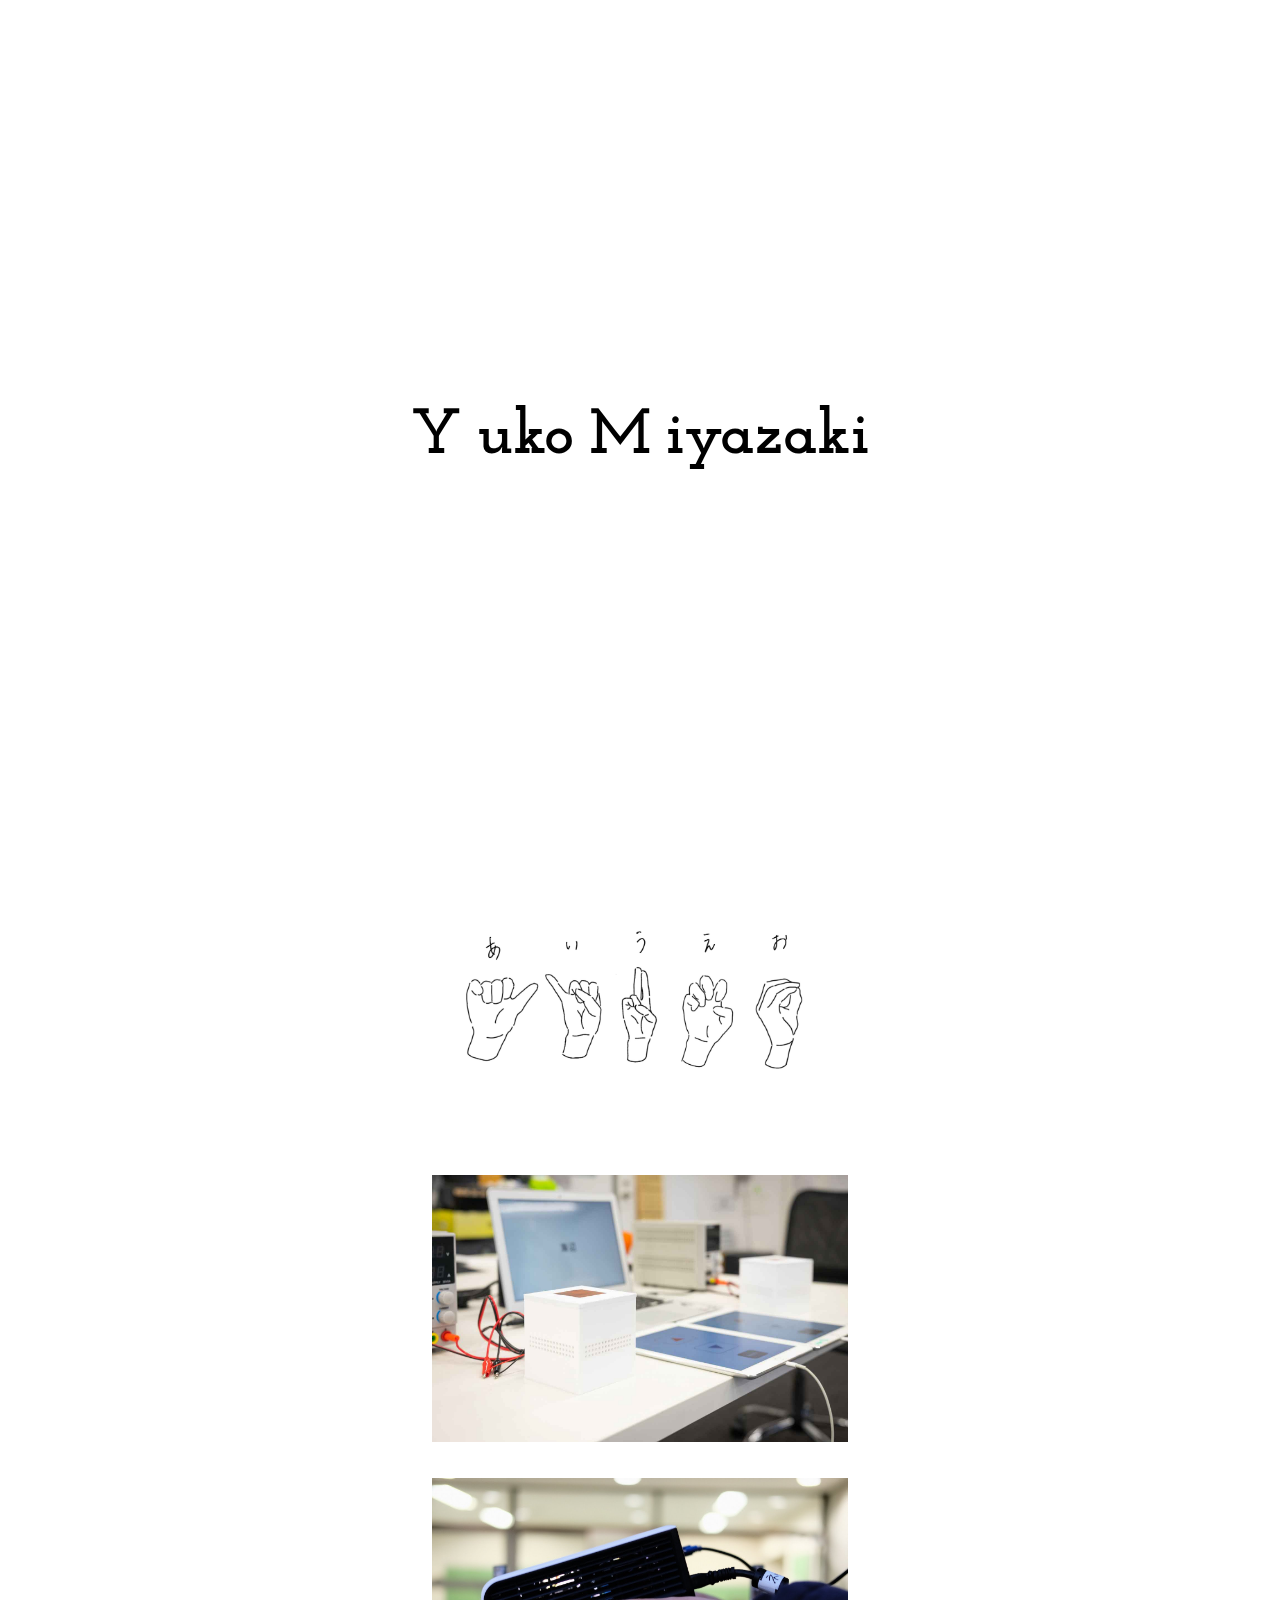
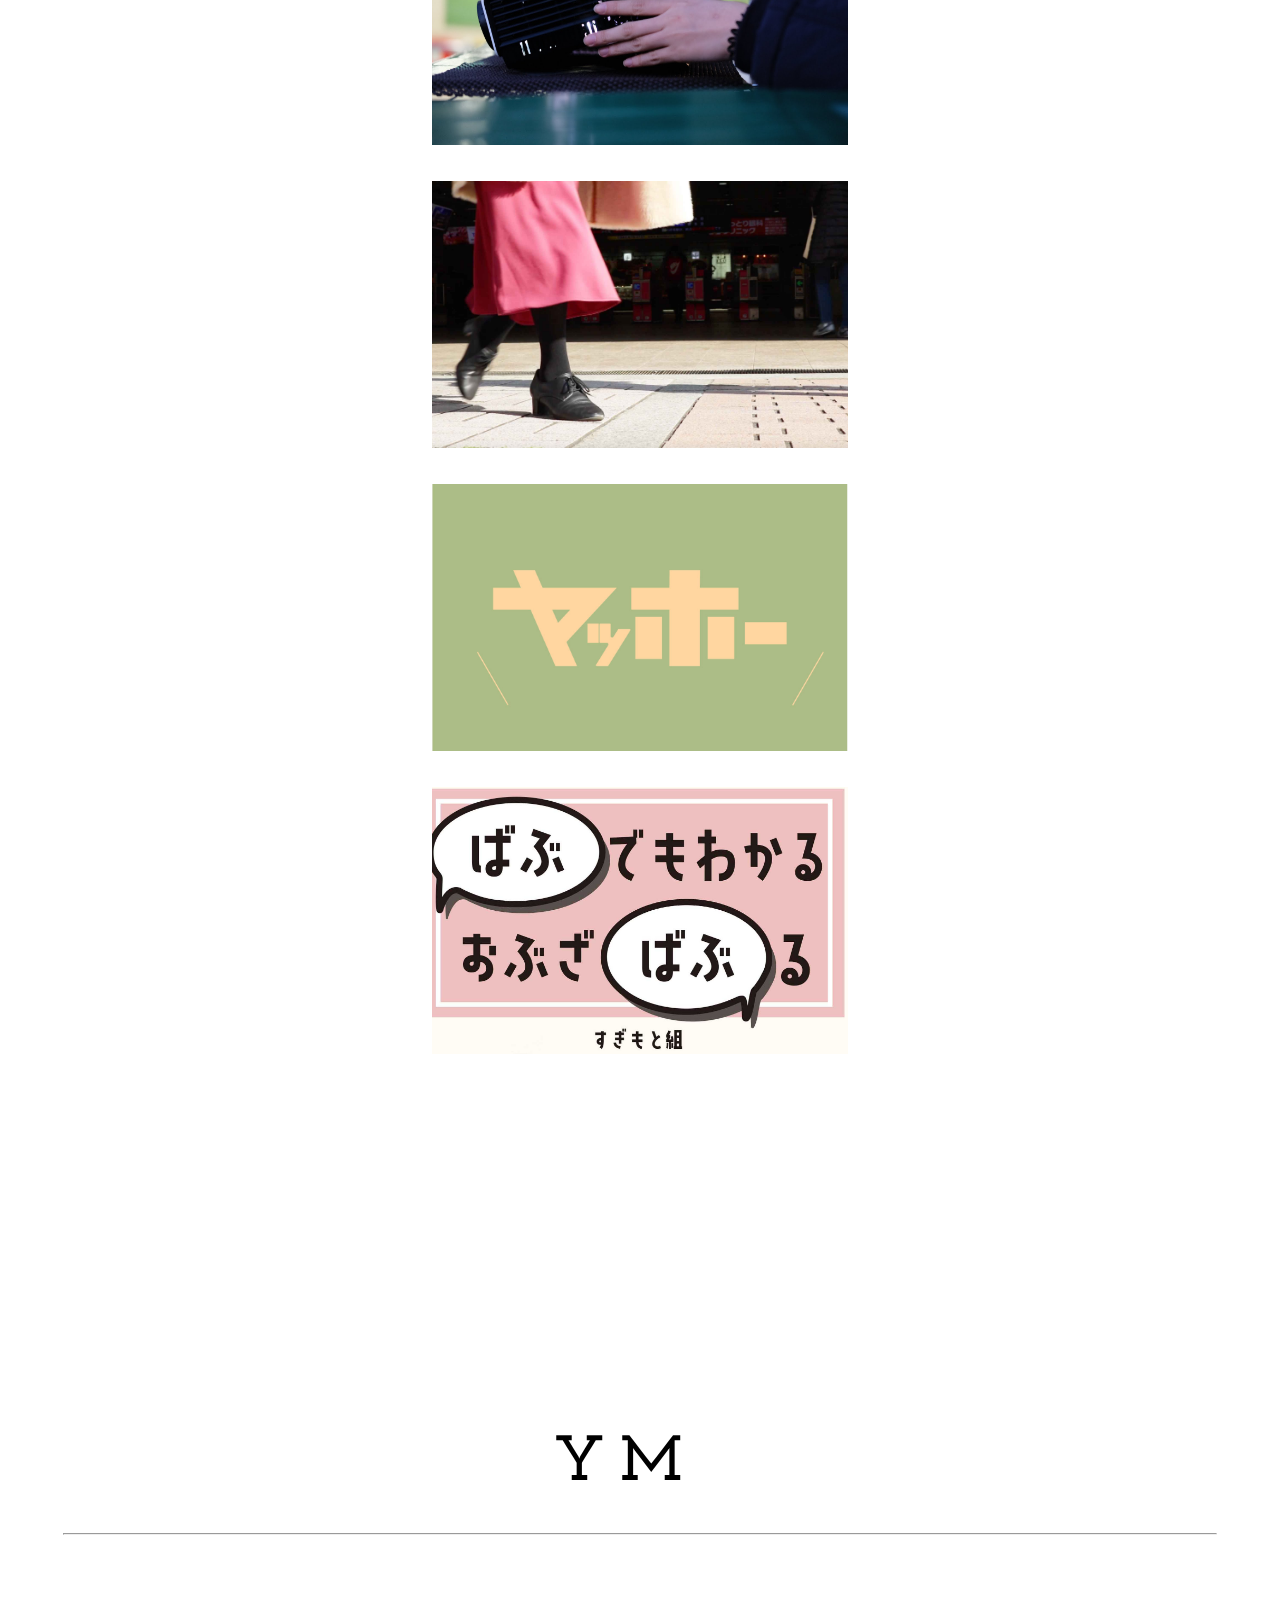
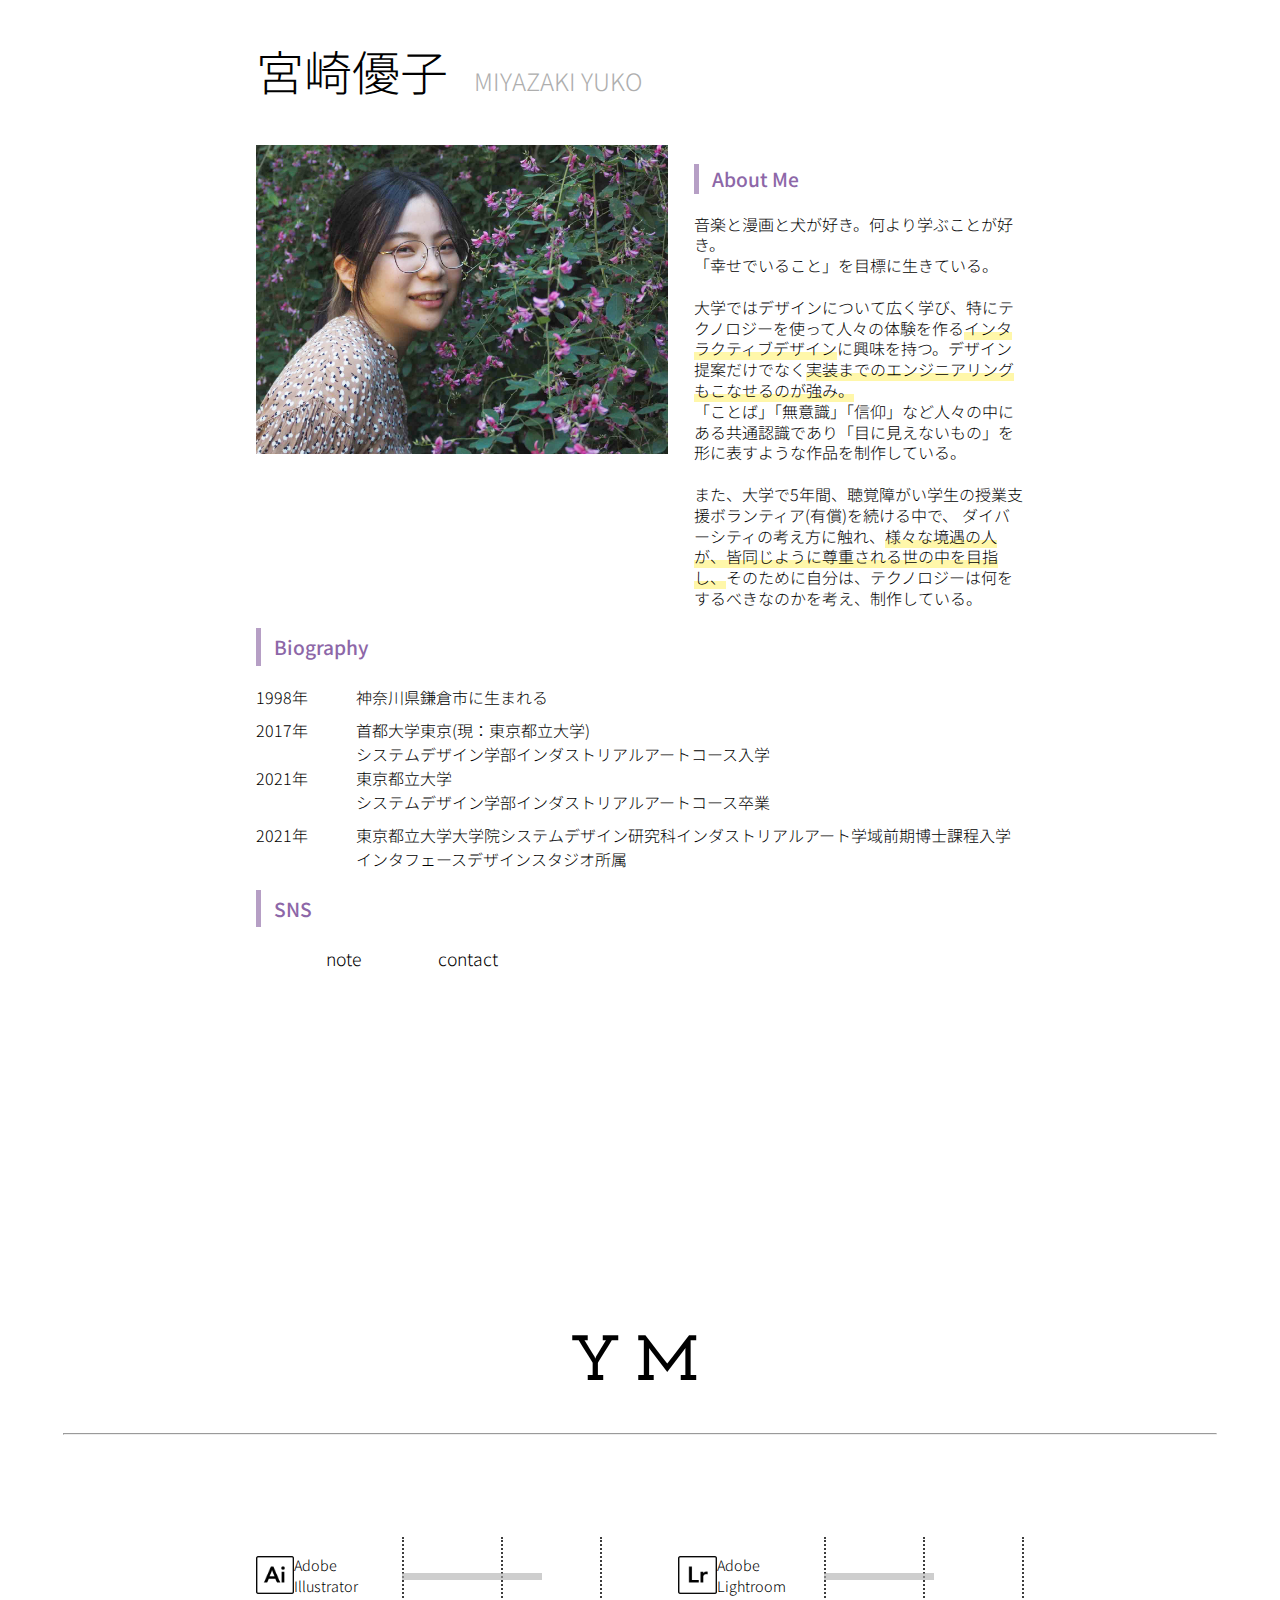
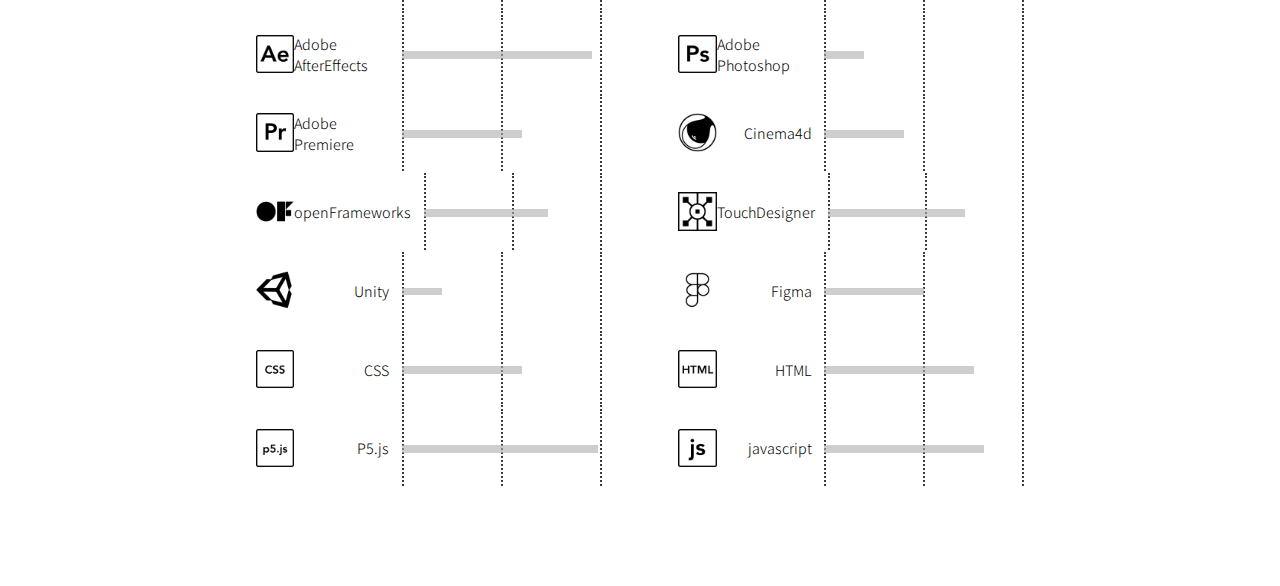
==== commit 125d00d4: "fix index" ====
--- a/index.html
+++ b/index.html
@@ -150,7 +150,7 @@
                         </a>
                     </li> -->
                     <li class="container others">
-                        <a href="">
+                        <a href="./html/typo.html">
                             <div class="image_container">
                                 <img src="image/others/yahho2.jpg">
                                 <div class="mask">
@@ -161,12 +161,12 @@
                         </a>
                     </li>
                     <li class="container others">
-                        <a href="">
+                        <a href="./html/book.html">
                             <div class="image_container">
                                 <img src="image/others/babu_top.jpg">
                                 <div class="mask">
                                     <div class="caption">
-                                        <p class="title">Book</p>
+                                        <p class="title">Booklet</p>
                                     </div>
                             </div>
                         </a>
@@ -197,7 +197,7 @@
                             <p>音楽と漫画と犬が好き。何より学ぶことが好き。<br>
                             「幸せでいること」を目標に生きている。<br>
                             <br>
-                            大学ではデザインについて広く学び、特に<span class="under">テクノロジーを使って人々の体験を作るインタラクティブデザインに興味を持つ。デザイン提案だけでなく実装までのエンジニアリングもこなせるのが強み。</span><br>
+                            大学ではデザインについて広く学び、特にテクノロジーを使って人々の体験を作る<span class="under">インタラクティブデザイン</span>に興味を持つ。デザイン提案だけでなく<span class="under">実装までのエンジニアリングもこなせるのが強み。</span><br>
                             「ことば」「無意識」「信仰」など人々の中にある共通認識であり「目に見えないもの」を形に表すような作品を制作している。<br>
                             <br>
                             また、大学で5年間、聴覚障がい学生の授業支援ボランティア(有償)を続ける中で、
--- a/css/index.css
+++ b/css/index.css
@@ -255,12 +255,12 @@
 
 .image_container {
     position: relative;
-    height: 205px;
+    height: 267px;
 }
 
 .image_container img {
-    width: 320px;
-    height: 205px;
+    width: 416px;
+    height: 267px;
     object-fit: cover;
     max-width: 100%;
 }
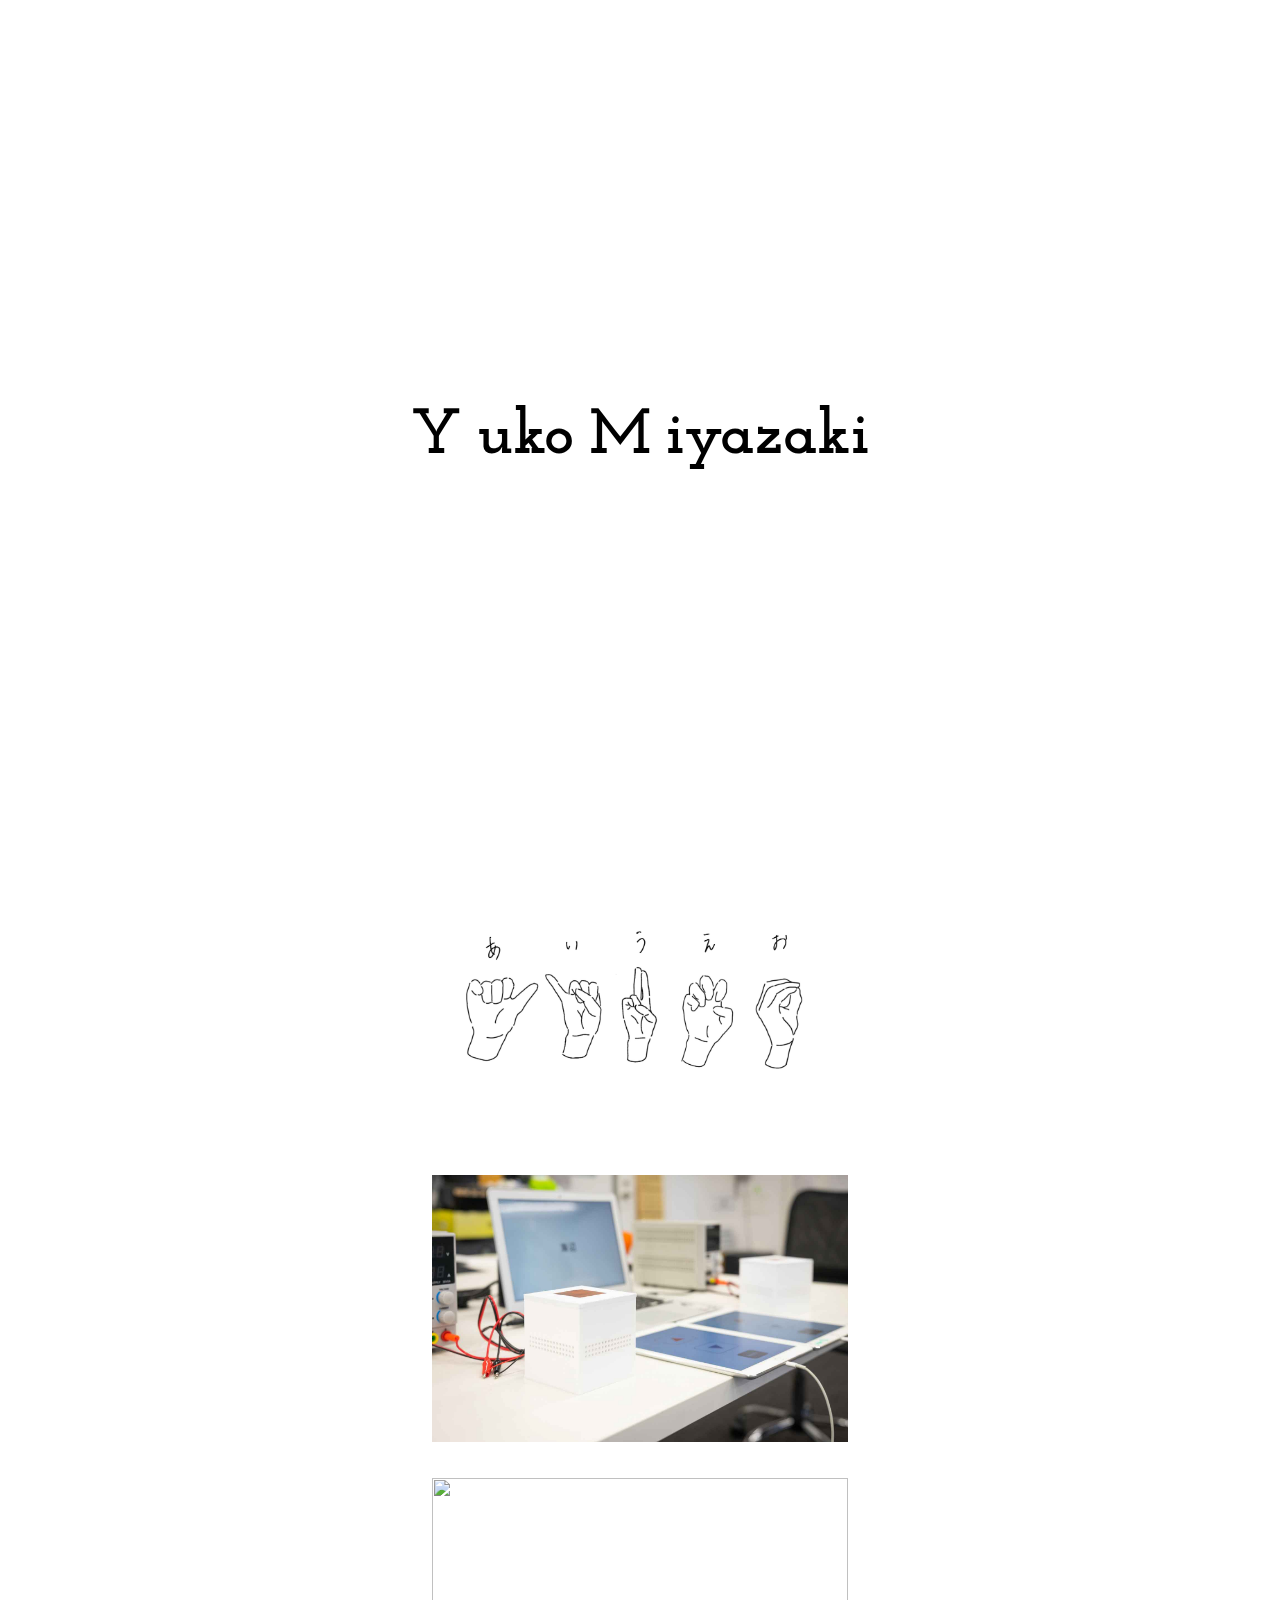
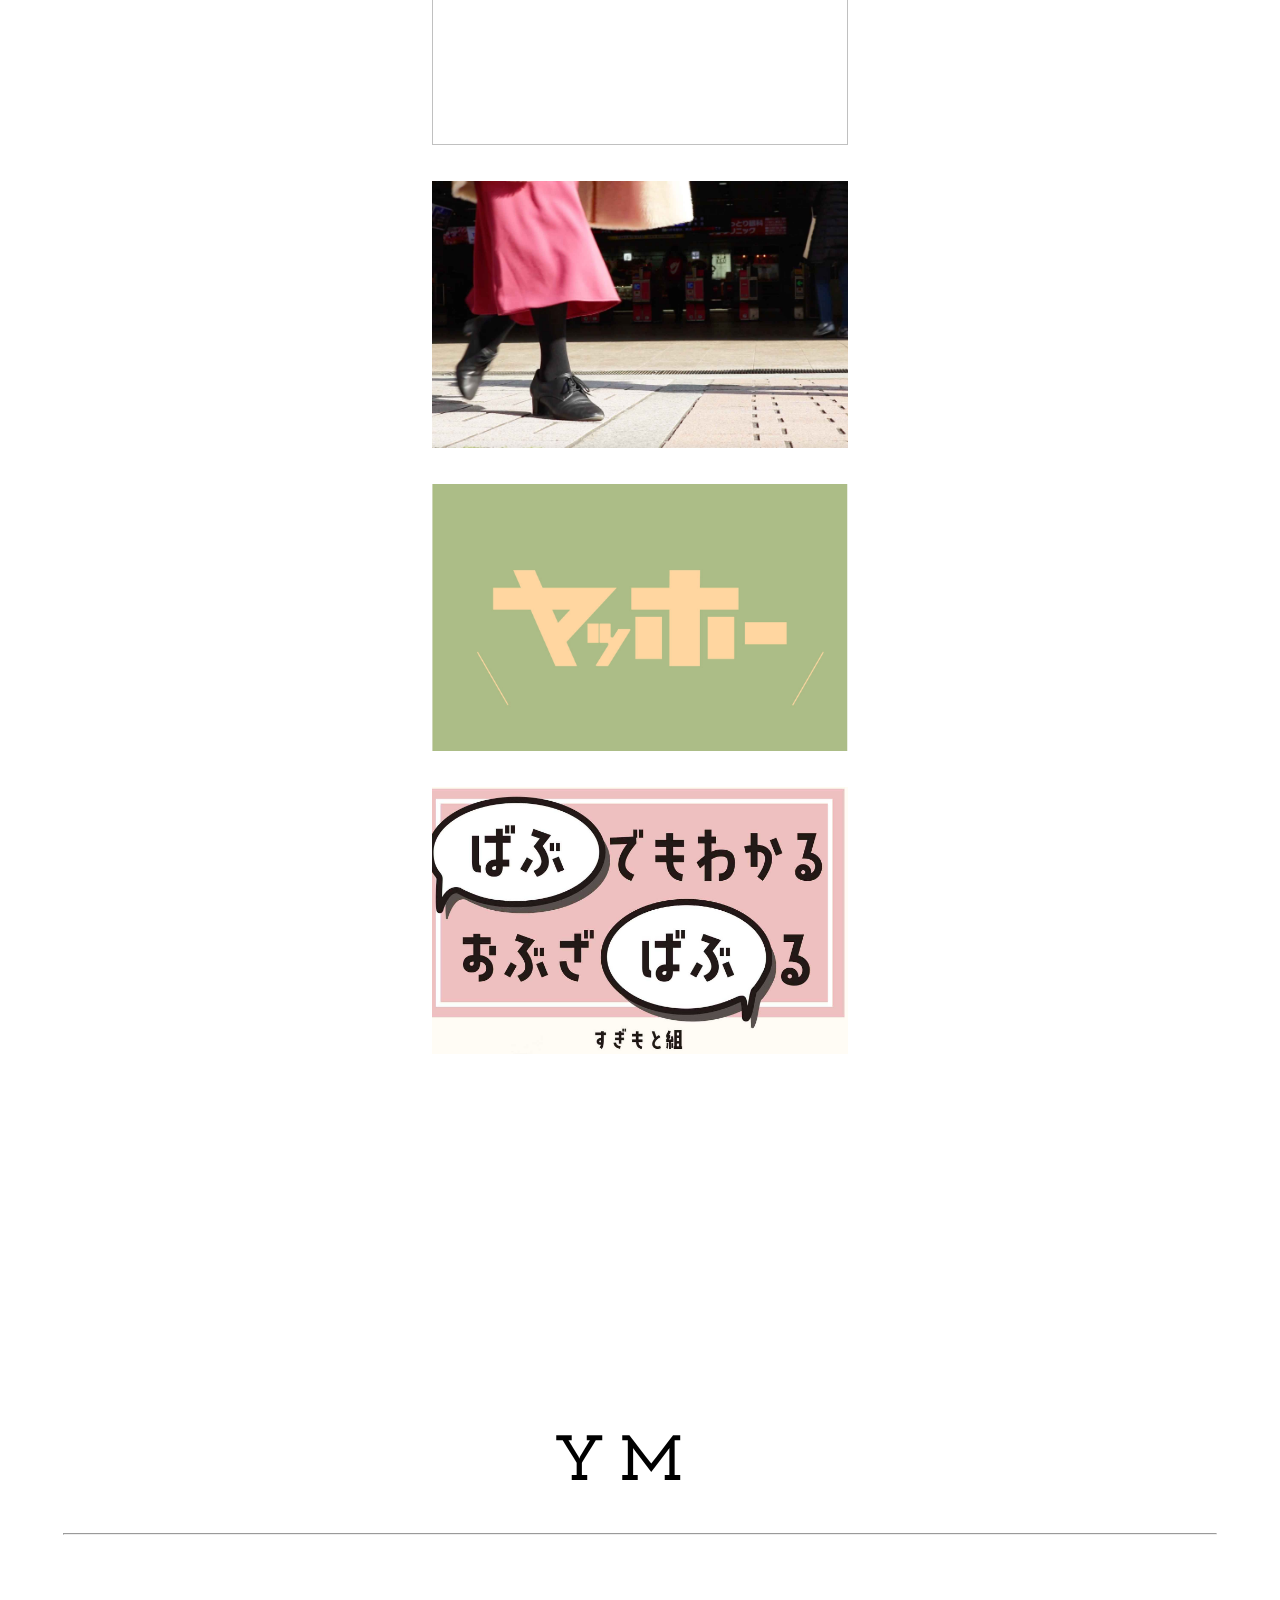
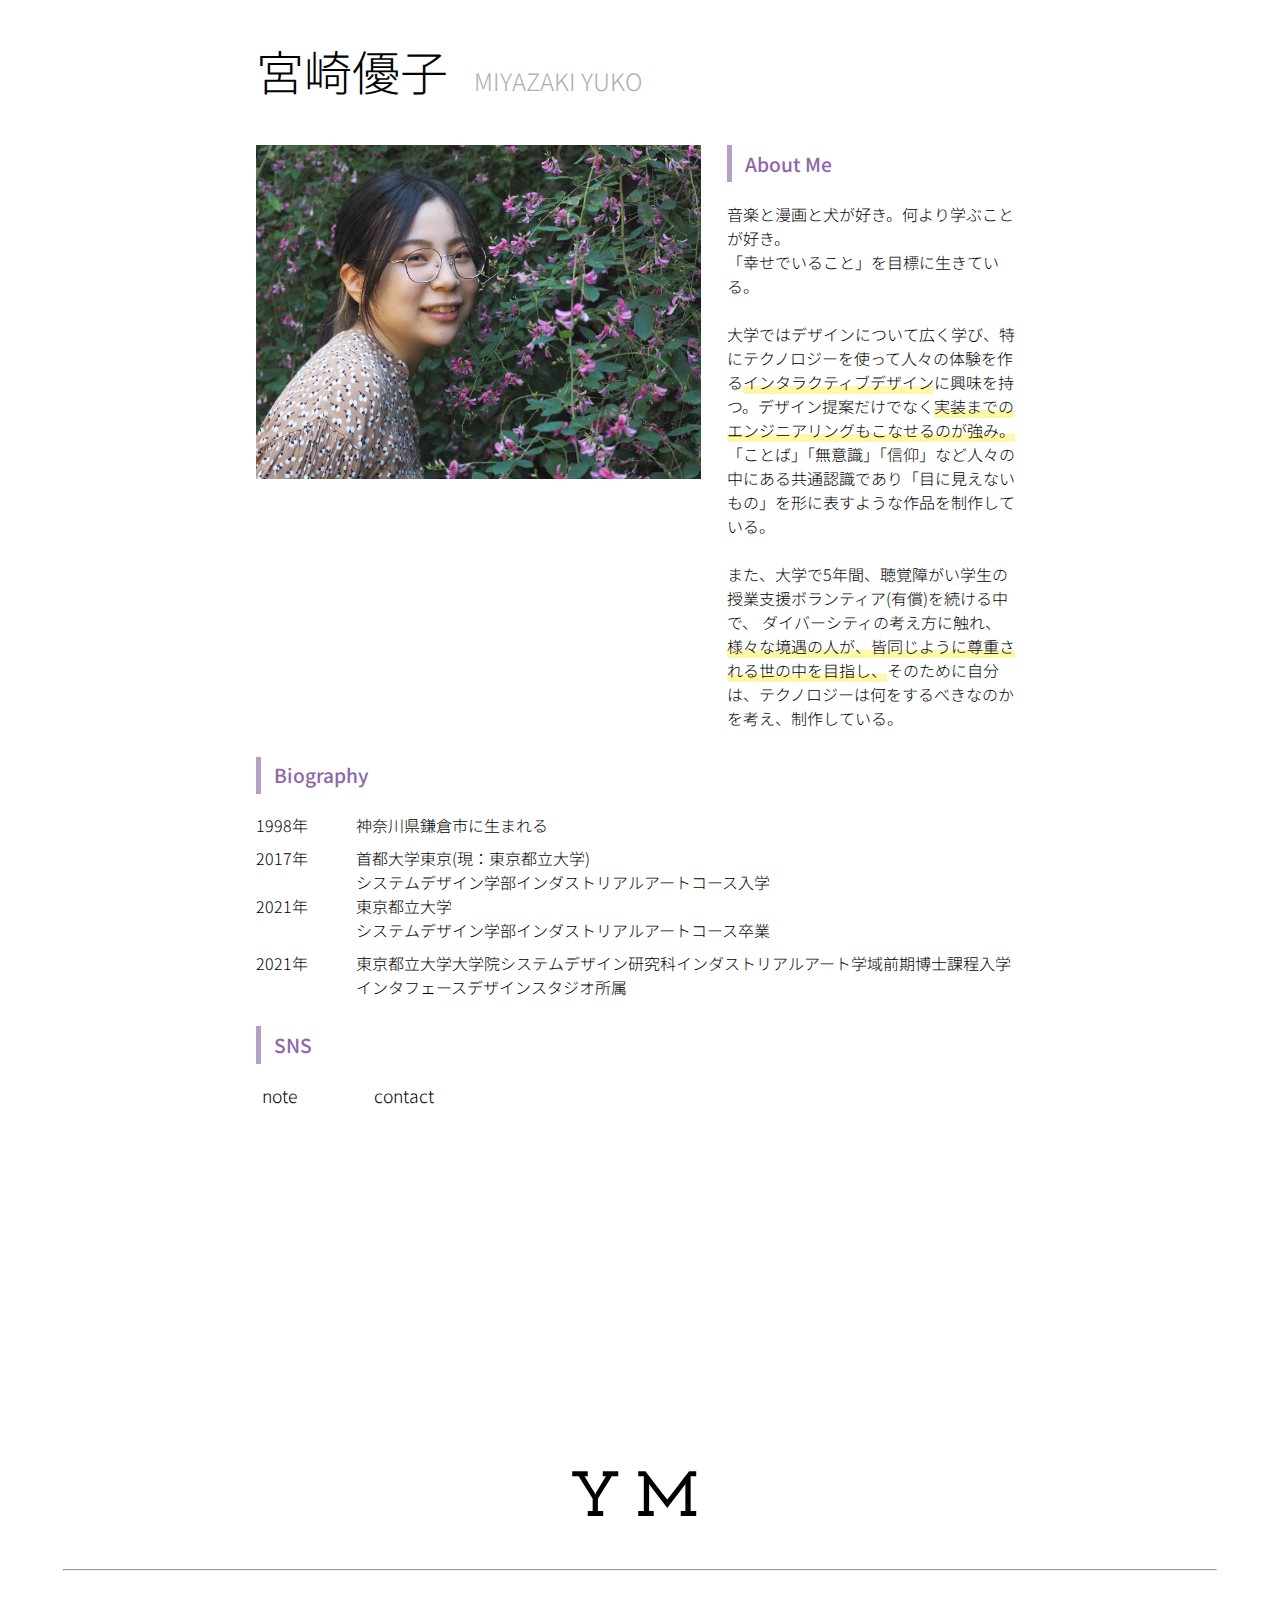
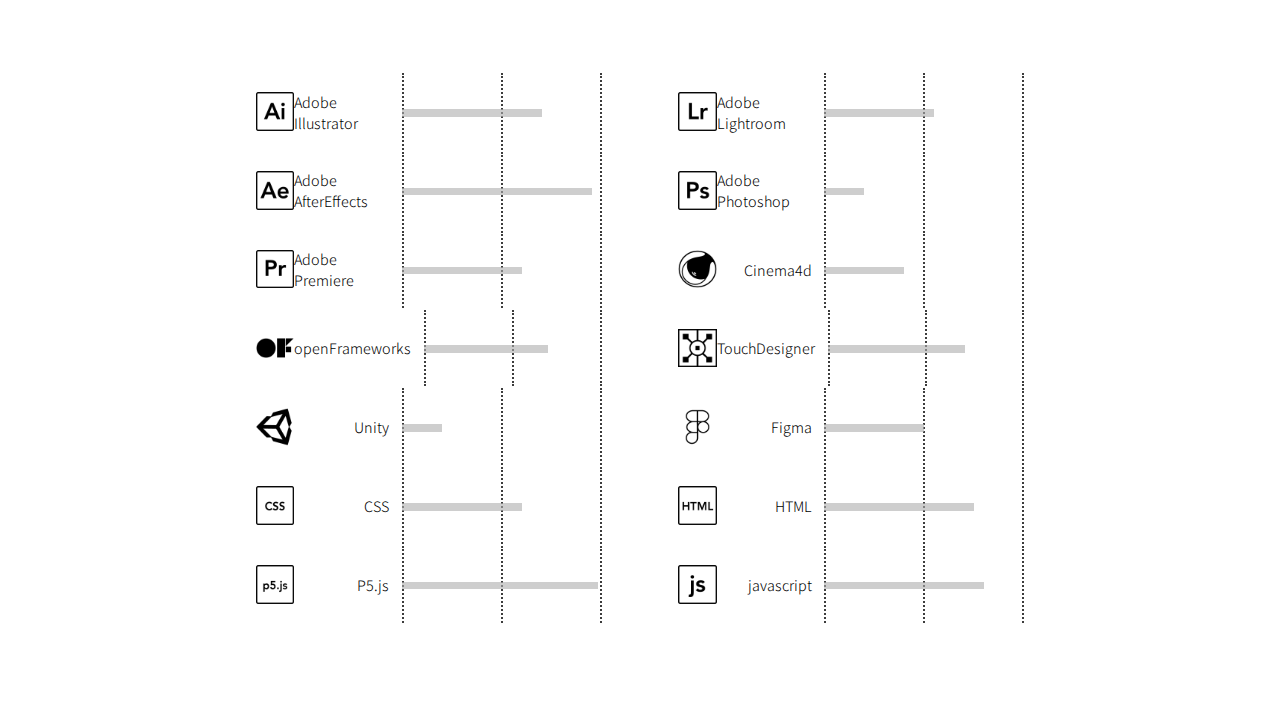
==== commit 440b5352: "update index" ====
--- a/index.html
+++ b/index.html
@@ -52,7 +52,7 @@
                     <li class="container video">
                         <a href="./html/medium.html">
                             <div class="image_container">
-                                <img src="image/medium/01.jpg">
+                                <img src="image/medium/top.jpg">
                                 <div class="mask">
                                     <div class="caption">
                                         <p class="title">MEDIUM</p>
@@ -102,7 +102,7 @@
                     <li class="container video">
                         <a href="./html/adventure.html">
                             <div class="image_container">
-                                <img src="image/adventure/SRGB5811-min.JPG">
+                                <img src="image/adventure/part01.JPG">
                                 <div class="mask">
                                     <div class="caption">
                                         <p class="title">Adventure</p>
--- a/css/index.css
+++ b/css/index.css
@@ -195,6 +195,7 @@
     color: #8D67A8;
     border-left: solid 5px #B69FC5;
     padding: 0.25em 0.7em;
+    margin-top: 0;
 }
 
 .navigation{
@@ -302,6 +303,9 @@
 
 
 /* profile */
+#about_me, #biography {
+    margin-bottom: 3vh;
+}
 .eng_name {
     margin-left: 2vw;
     font-size: 1.5rem;
@@ -314,14 +318,14 @@
 }
 
 .my_image{
-    flex: 5;
+    flex: 3;
     text-align: center;
 }
 
 .about_text{
-    flex: 4;
+    flex: 2;
     /* font-size: 0.9rem; */
-    line-height: 1.3rem;
+    /* line-height: 1.3rem; */
     font-weight: 300;
     margin-left: 2vw;
 }
@@ -348,7 +352,7 @@
     display: flex;
 }
 
-.contact, .note{
+.contact{
     margin-left: 5vw;
 }
 
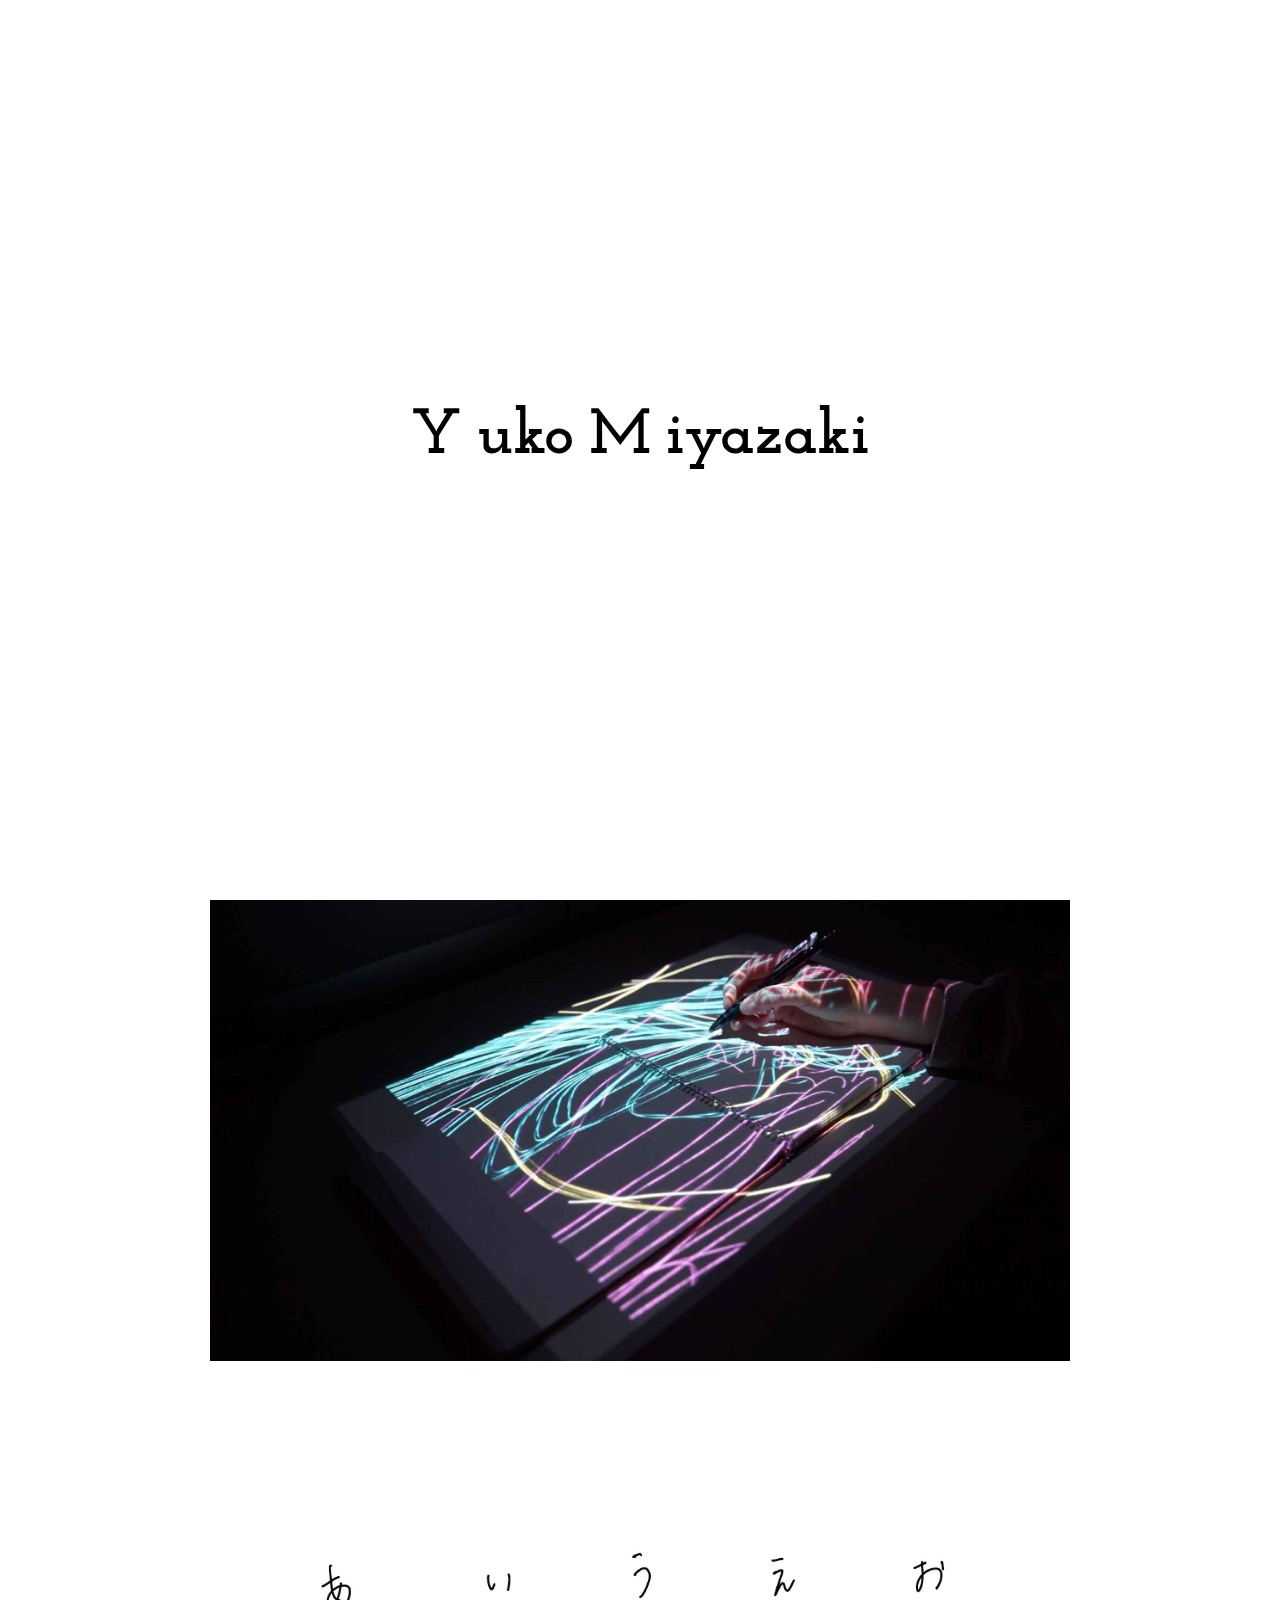
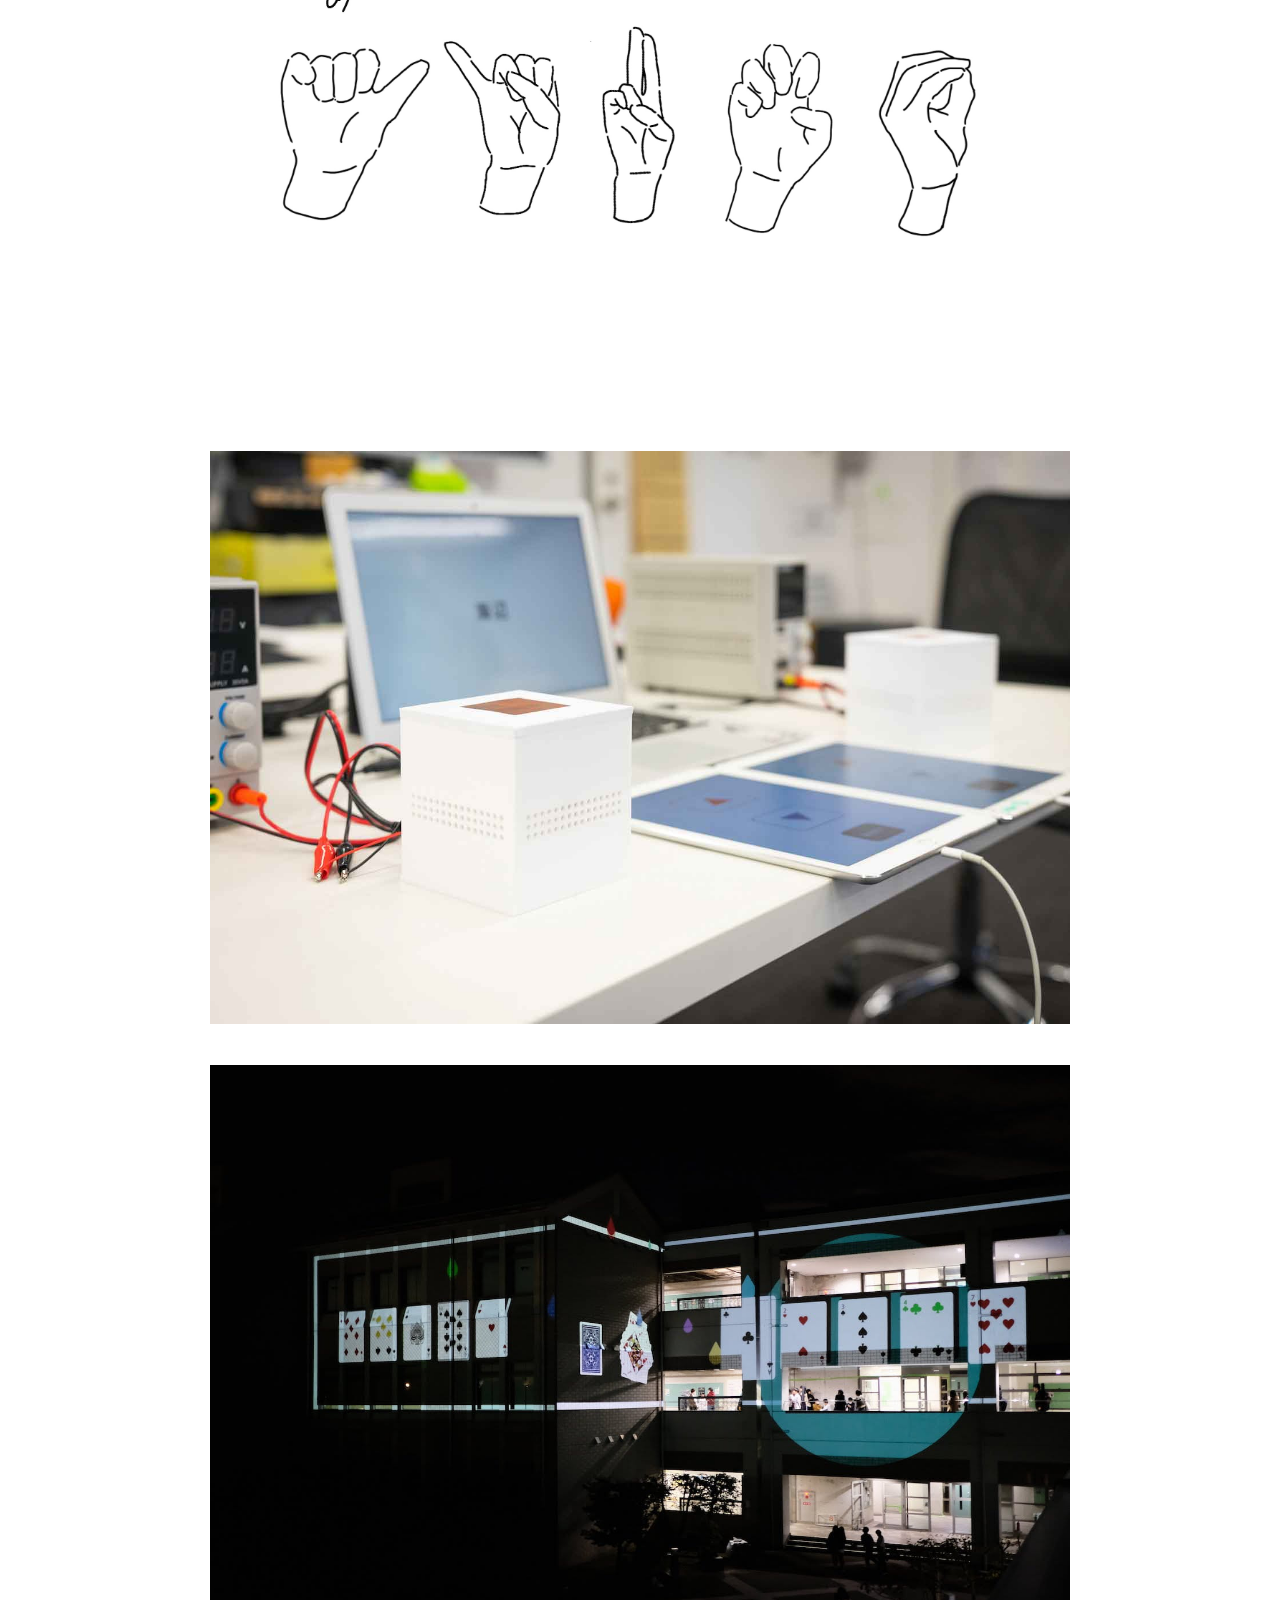
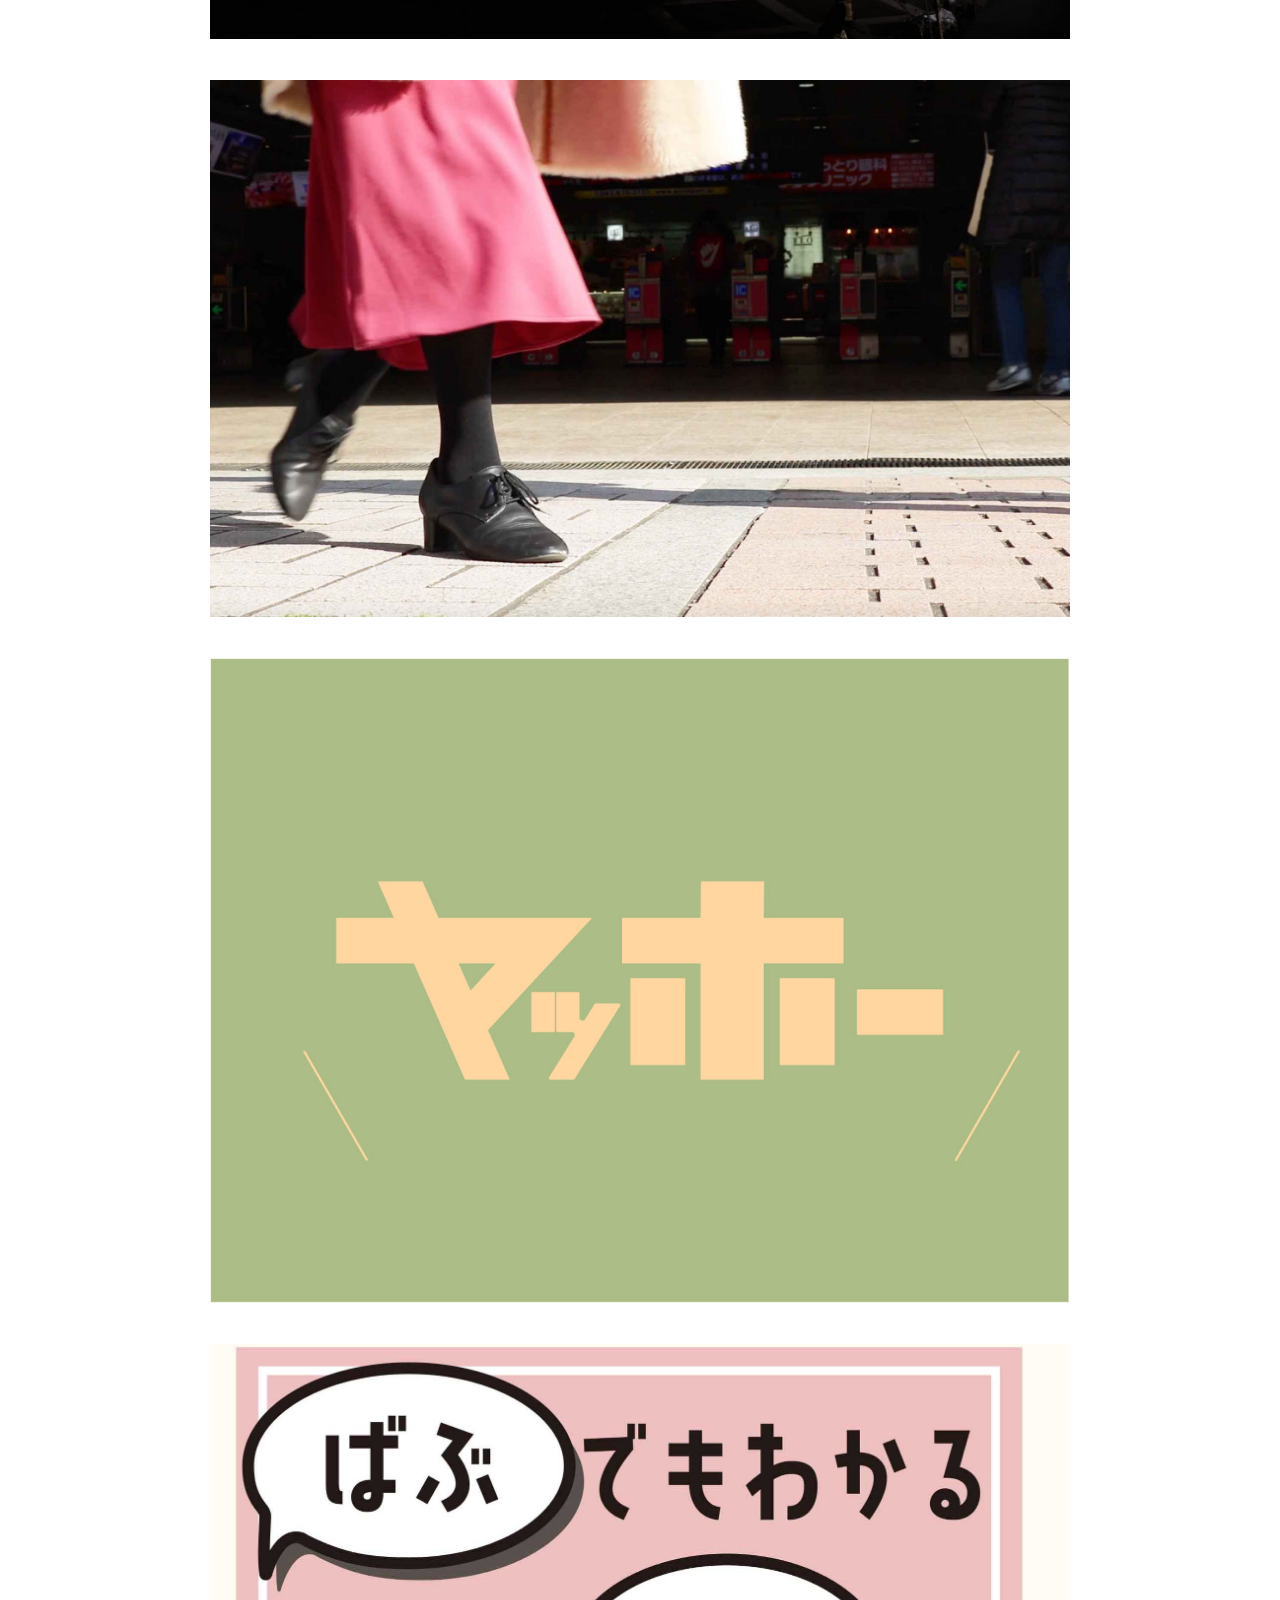
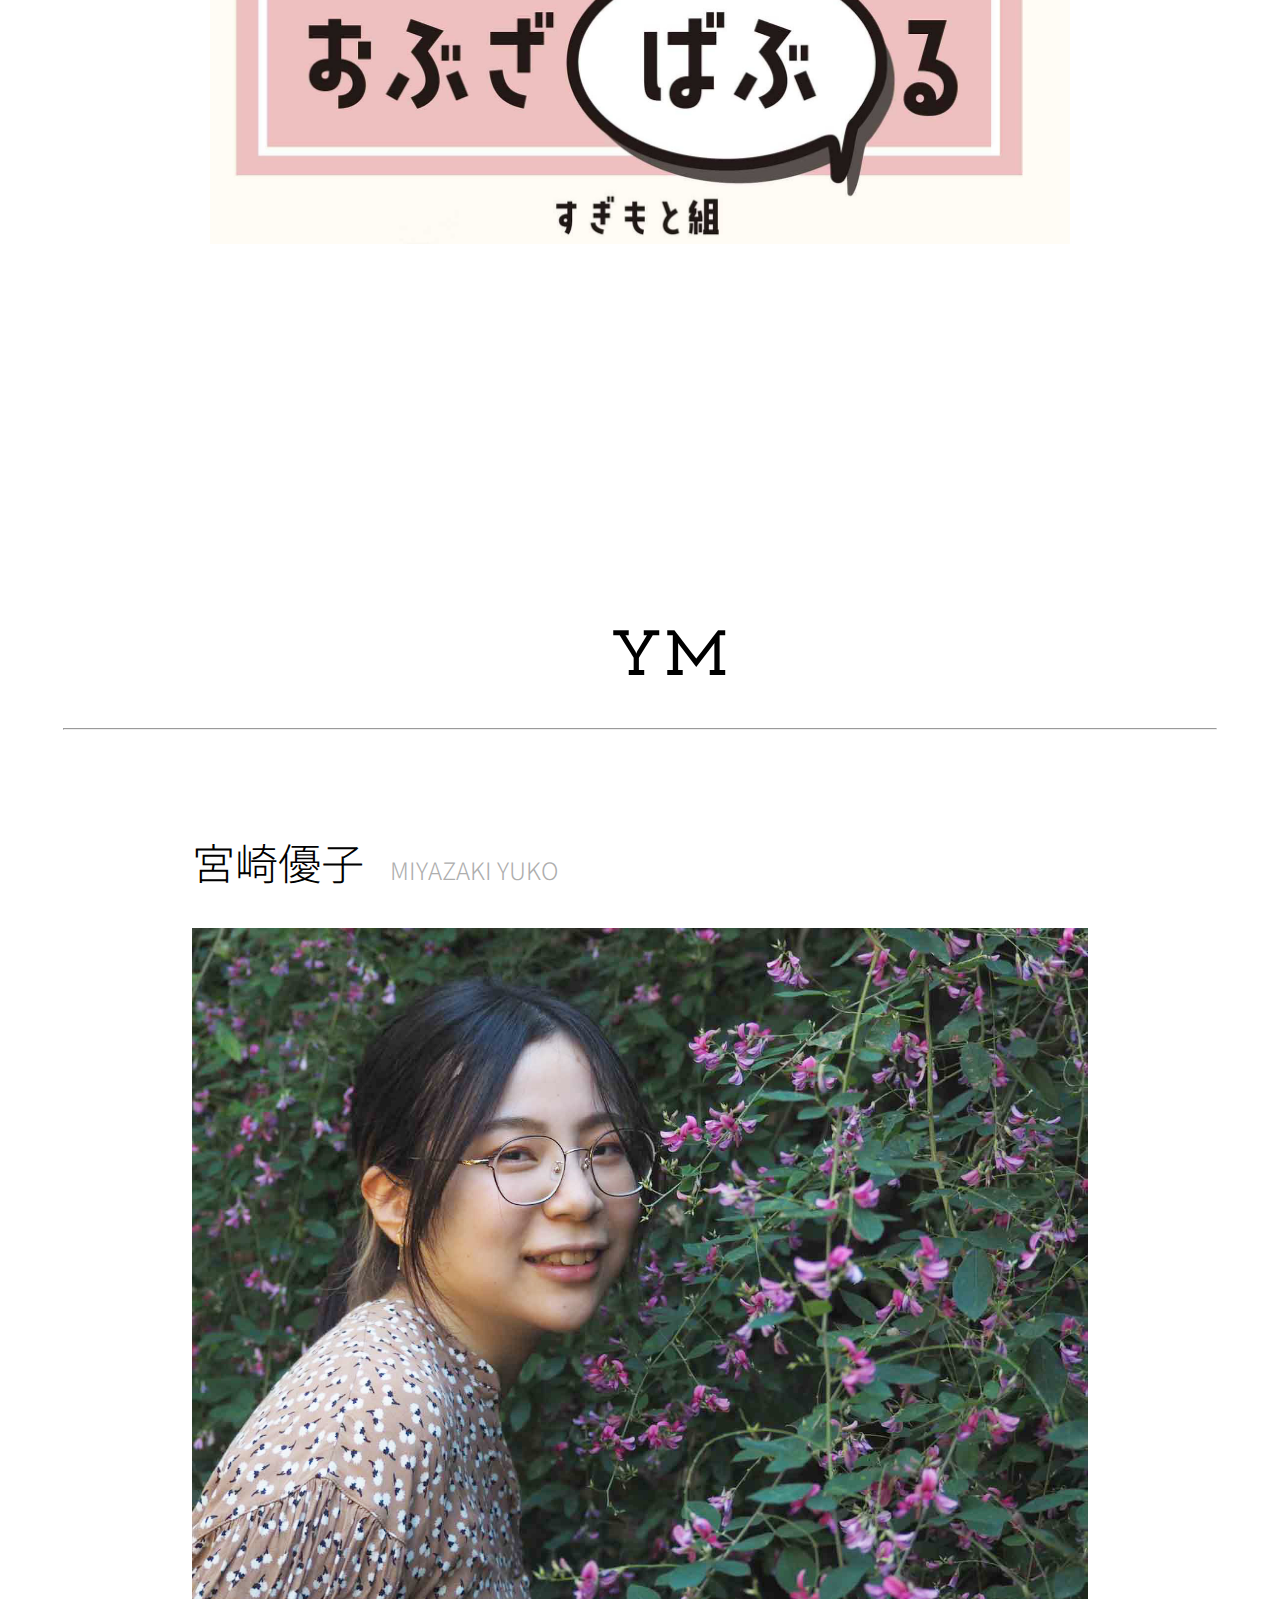
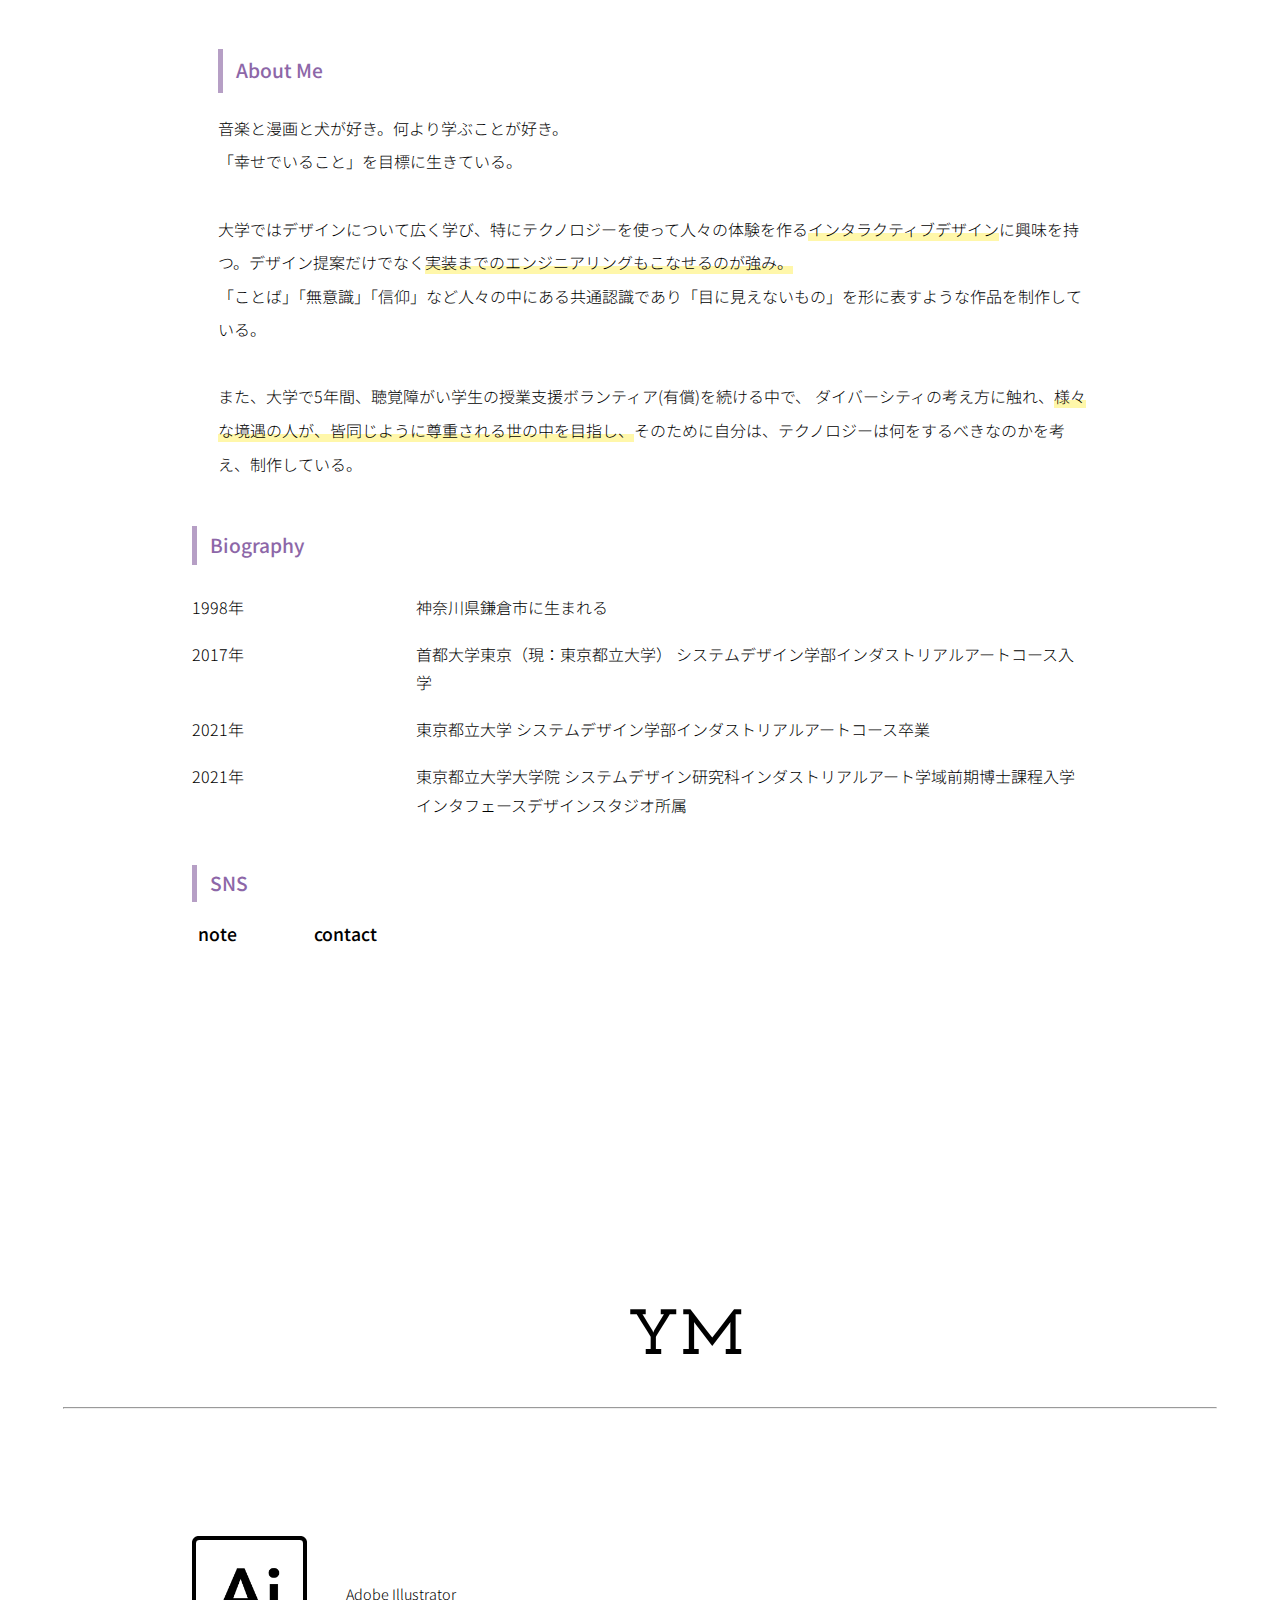
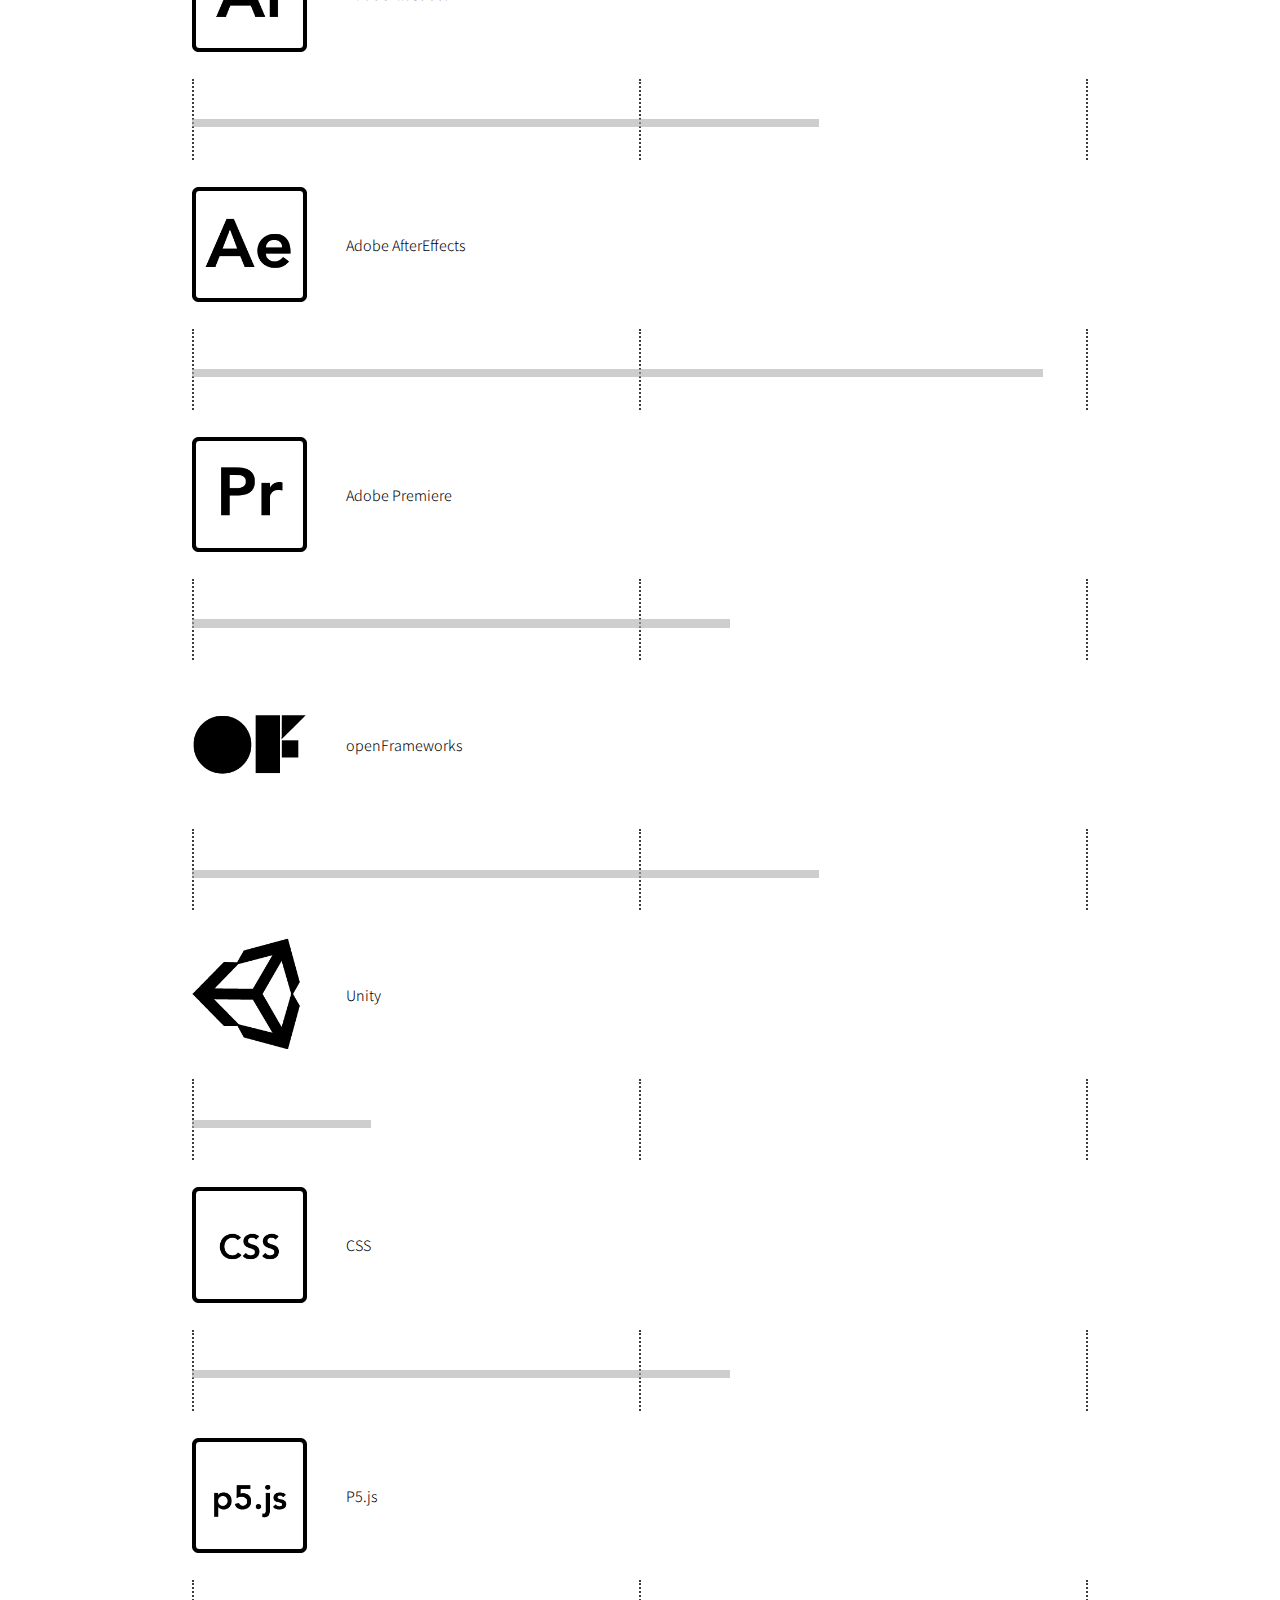
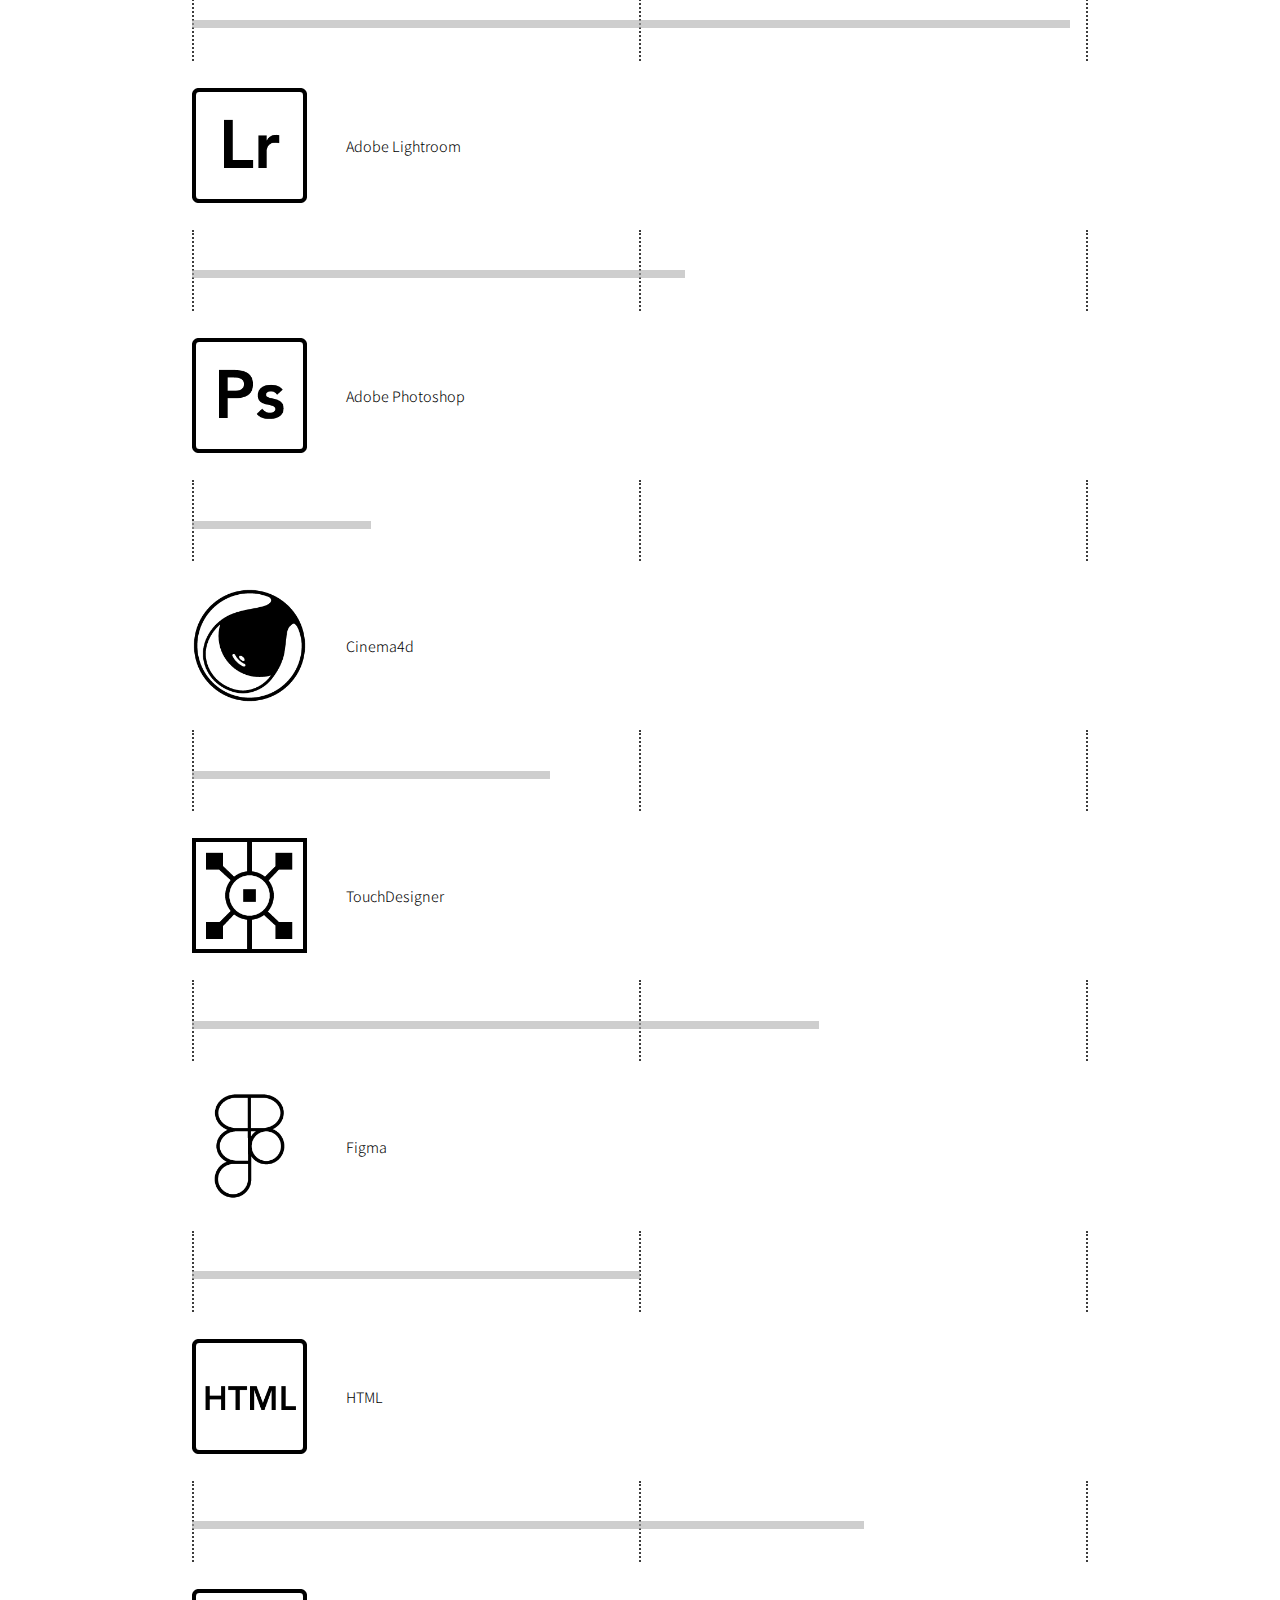
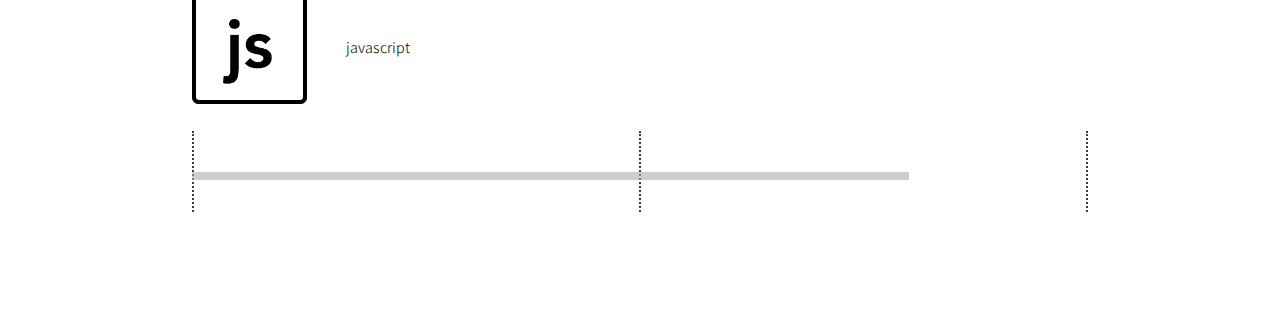
==== commit 4c4ca6c0: "add responsive function" ====
--- a/index.html
+++ b/index.html
@@ -32,6 +32,10 @@
                     <span class="loading_m">M</span>
                     <span class="beta">iyazaki</span>
                 </h1>
+                <h4 class="sp_visible instead_my sp_load">
+                    Yuko Miyazaki<br>
+                    Portfolio
+                </h4>
                 <p class="load_border"> </p>
             </div>
         </div>
@@ -43,11 +47,12 @@
                     <span class="m">M</span>
                     <span class="title_name">works</span>
                 </h1>
+                <h1 class="sp_visible instead_my">
+                    MY works
+                </h1>
                 <hr width="90%">
             </div>
             <div class="inner_wrapper">
-                
-                
                 <ul id="contents_list">
                     <li class="container video">
                         <a href="./html/medium.html">
@@ -182,6 +187,9 @@
                     <span class="y">Y</span>
                     <span class="m">M</span>
                     <span class="title_name">profile</span>
+                </h1>
+                <h1 class="sp_visible instead_my">
+                    MY profile
                 </h1>
                 <hr width="90%">
             </div>
@@ -208,19 +216,38 @@
                 <div id="biography">
                     <h3>Biography</h3>
                     <div id="bio_text">
-                        <div>
-                            <p><span class="bio_year">1998年</span>神奈川県鎌倉市に生まれる</p>
-                        </div>
-                        <div>
-                            <span class="bio_year">2017年</span>首都大学東京(現：東京都立大学)<br>
-                            <span class="bio_year"></span>システムデザイン学部インダストリアルアートコース入学<br>
-                            <span class="bio_year">2021年</span>東京都立大学<br>
-                            <span class="bio_year"></span>システムデザイン学部インダストリアルアートコース卒業
-                        </div>
-                        <div>
-                            <span class="bio_year">2021年</span>東京都立大学大学院システムデザイン研究科インダストリアルアート学域前期博士課程入学<br>
-                            <span class="bio_year"></span>インタフェースデザインスタジオ所属
+                        <div class="bio_item">
+                            <div class="bio_year">
+                                <p>1998年</p>
+                            </div>
+                            <div class="event">
+                                <p>神奈川県鎌倉市に生まれる</p>
+                            </div>
+                        </div> 
+                        <div class="bio_item">
+                            <div class="bio_year">
+                                <p>2017年</p>
+                            </div>
+                            <div class="event">
+                                <p>首都大学東京（現：東京都立大学） システムデザイン学部インダストリアルアートコース入学</p>
+                            </div>
                         </div>  
+                        <div class="bio_item">
+                            <div class="bio_year">
+                                <p>2021年</p>
+                            </div>
+                            <div class="event">
+                                <p>東京都立大学 システムデザイン学部インダストリアルアートコース卒業</p>
+                            </div>
+                        </div>
+                        <div class="bio_item">
+                            <div class="bio_year">
+                                <p>2021年</p>
+                            </div>
+                            <div class="event">
+                                <p>東京都立大学大学院 システムデザイン研究科インダストリアルアート学域前期博士課程入学<br>インタフェースデザインスタジオ所属</p>
+                            </div>
+                        </div>
                     </div>
                 </div>
                 <div id="sns_contact">
@@ -246,6 +273,9 @@
                     <span class="m">M</span>
                     <span class="title_name">skills</span>
                 </h1>
+                <h1 class="sp_visible instead_my">
+                    MY skills
+                </h1>
                 <hr width="90%">
             </div>
             <div class="inner_wrapper">
--- a/css/index.css
+++ b/css/index.css
@@ -50,6 +50,10 @@
     animation: slide_y 1s ease forwards;
     animation-delay: 3s;
 }
+.sp_visible {
+    display: none;
+}
+
 @keyframes slide_y {
     0% {
         left: 0;
@@ -245,6 +249,7 @@
     display: flex;
     flex-wrap: wrap;
     justify-content: center;
+    align-items: center;
     /* width: 80%; */
     margin: 0;
     padding: 0;
@@ -252,11 +257,13 @@
 
 .container {
     margin: 2vh 2vh;
+    width: 40%;
 }
 
 .image_container {
     position: relative;
-    height: 267px;
+    /* width: 416px;
+    height: 267px; */
 }
 
 .image_container img {
@@ -337,6 +344,12 @@
     width: 100%;
 }
 
+.bio_item {
+    display: flex;
+    justify-content: flex-start;
+    align-items: baseline;
+}
+
 #bio_text div{
     margin-top: 1vh;
     /* font-size: 0.9rem; */
@@ -425,12 +438,12 @@
 
 .skill_bar_range {
     flex: 3;
-    height: 6vw;
+    height: 12vh;
     position: relative;
 }
 
-.skill_bar_range .border {
-    height: 6vw;
+.border {
+    height: 12vh;
     display: flex;
     
 }
@@ -443,13 +456,13 @@
 .skill_bar_range .border .left {
     flex: 1;
     border-left: 2px solid #3c3c3c;
-    border-right: 2px solid #3c3c3c;
+    border-right: 2px solid hsl(0, 0%, 24%);
     border-style: dotted;
 }
 
 .skill_bar {
     position: absolute;
-    top: 2.8vw;
+    top: 50%;
     left: 0;
     height: 10%;
     opacity: 0.6;
@@ -497,4 +510,215 @@
 }
 .figma {
     width: 50%;
+}
+
+
+
+/* responsive */
+@media screen and (max-width: 768px) {
+    .my {
+        display: none;
+    }
+    .sp_visible {
+        display: block;
+    }
+    .sp_load {
+        line-height: 2.4rem;
+    }
+    .instead_my {
+        font-size: 2.1rem;
+        font-family: 'Josefin Slab', serif;
+    }
+    .navigation {
+        display: none;
+    }
+    .inner_wrapper {
+        width: 90%;
+    }
+    #contents_list {
+        width: 100%;
+    }
+    .container {
+        width: 100%;
+    }
+    .image_container img {
+        width: 100%;
+        height: auto;
+    }
+    h2 {
+        font-size: 2.1rem;
+        text-align: center;
+    }
+    .eng_name {
+        font-size: 1.2rem;
+    }
+    .about_me {
+        display: block;
+        margin-bottom: 5vh;
+    }
+    .about_text {
+        margin-top: 5vh;
+        line-height: 2.1rem;
+    }
+    #biography {
+        margin-bottom: 5vh;
+        line-height: 1.8rem;
+    }
+    .bio_year {
+        flex: 1;
+    }
+    .event {
+        flex: 3;
+    }
+    .sns_s a{
+        font-weight: 500;
+    }
+    .skill_list {
+        width: 100%;
+    }
+    .skill_item {
+        display: block;
+    }
+    .skill_icon {
+        justify-content: flex-start;
+        margin: 3vh auto;
+    }
+    .skill_icon img {
+        width: 9vw;
+        margin-right: 3vw;
+    }
+    .skill_bar_range, .border {
+        height: 9vh;
+    }
+}
+
+@media screen and (max-width: 1280px) {
+    @keyframes slide_m {
+        0% {
+            left: 0;
+        }
+        100% {
+            left: 5vw;
+        }
+    }
+    @keyframes slide_y {
+        0% {
+            left: 0;
+        }
+        100% {
+            left: 20vw;
+        }
+    }
+    .y{
+        left: 8.5vw;
+    }
+    .m {
+        left: 7.5vw;
+    }
+    @keyframes change_positionY {
+        0%{
+            top: 0;
+            left: 8.5vw;
+            opacity: 1;
+        }
+        20%{
+            top: -7vh;
+            left: 8.5vw;
+            opacity: 0;
+        }
+        70%{
+            top: -7vh;
+            left: -21vw;
+            opacity: 0;
+        }
+        100%{
+            top: 0;
+            left: -21vw;
+            opacity: 1;
+        }
+    }
+    @keyframes change_positionX {
+        0%{
+            left: 7vw;
+        }
+        70%{
+            left: -36vw;
+        }
+        100%{
+            left: -36vw;
+        }
+    }
+    @keyframes titleUp {
+        0% {
+            top: 3vh;
+            opacity: 0;
+        }
+        100% {
+            top: 0.9vh;
+            opacity: 1;
+        }
+    }
+    .title_name {
+        font-size: 3rem;
+        top: 1.5vh;
+        left: -30vw;
+        opacity: 0;
+    }
+    .inner_wrapper {
+        width: 70%;
+    }
+    #contents_list {
+        width: 100%;
+    }
+    .container {
+        width: 100%;
+    }
+    .image_container img {
+        width: 100%;
+        height: auto;
+    }
+    h2 {
+        font-size: 2.7rem;
+    }
+    .eng_name {
+        font-size: 1.5rem;
+    }
+    .about_me {
+        display: block;
+        margin-bottom: 5vh;
+    }
+    .about_text {
+        margin-top: 5vh;
+        line-height: 2.1rem;
+    }
+    #biography {
+        margin-bottom: 5vh;
+        line-height: 1.8rem;
+    }
+    .bio_year {
+        flex: 1;
+    }
+    .event {
+        flex: 3;
+    }
+    .sns_s a{
+        font-weight: 500;
+    }
+    .skill_list {
+        width: 100%;
+    }
+    .skill_item {
+        display: block;
+    }
+    .skill_icon {
+        justify-content: flex-start;
+        margin: 3vh auto;
+    }
+    .skill_icon img {
+        width: 9vw;
+        margin-right: 3vw;
+    }
+    .skill_bar_range, .border {
+        height: 9vh;
+    }
 }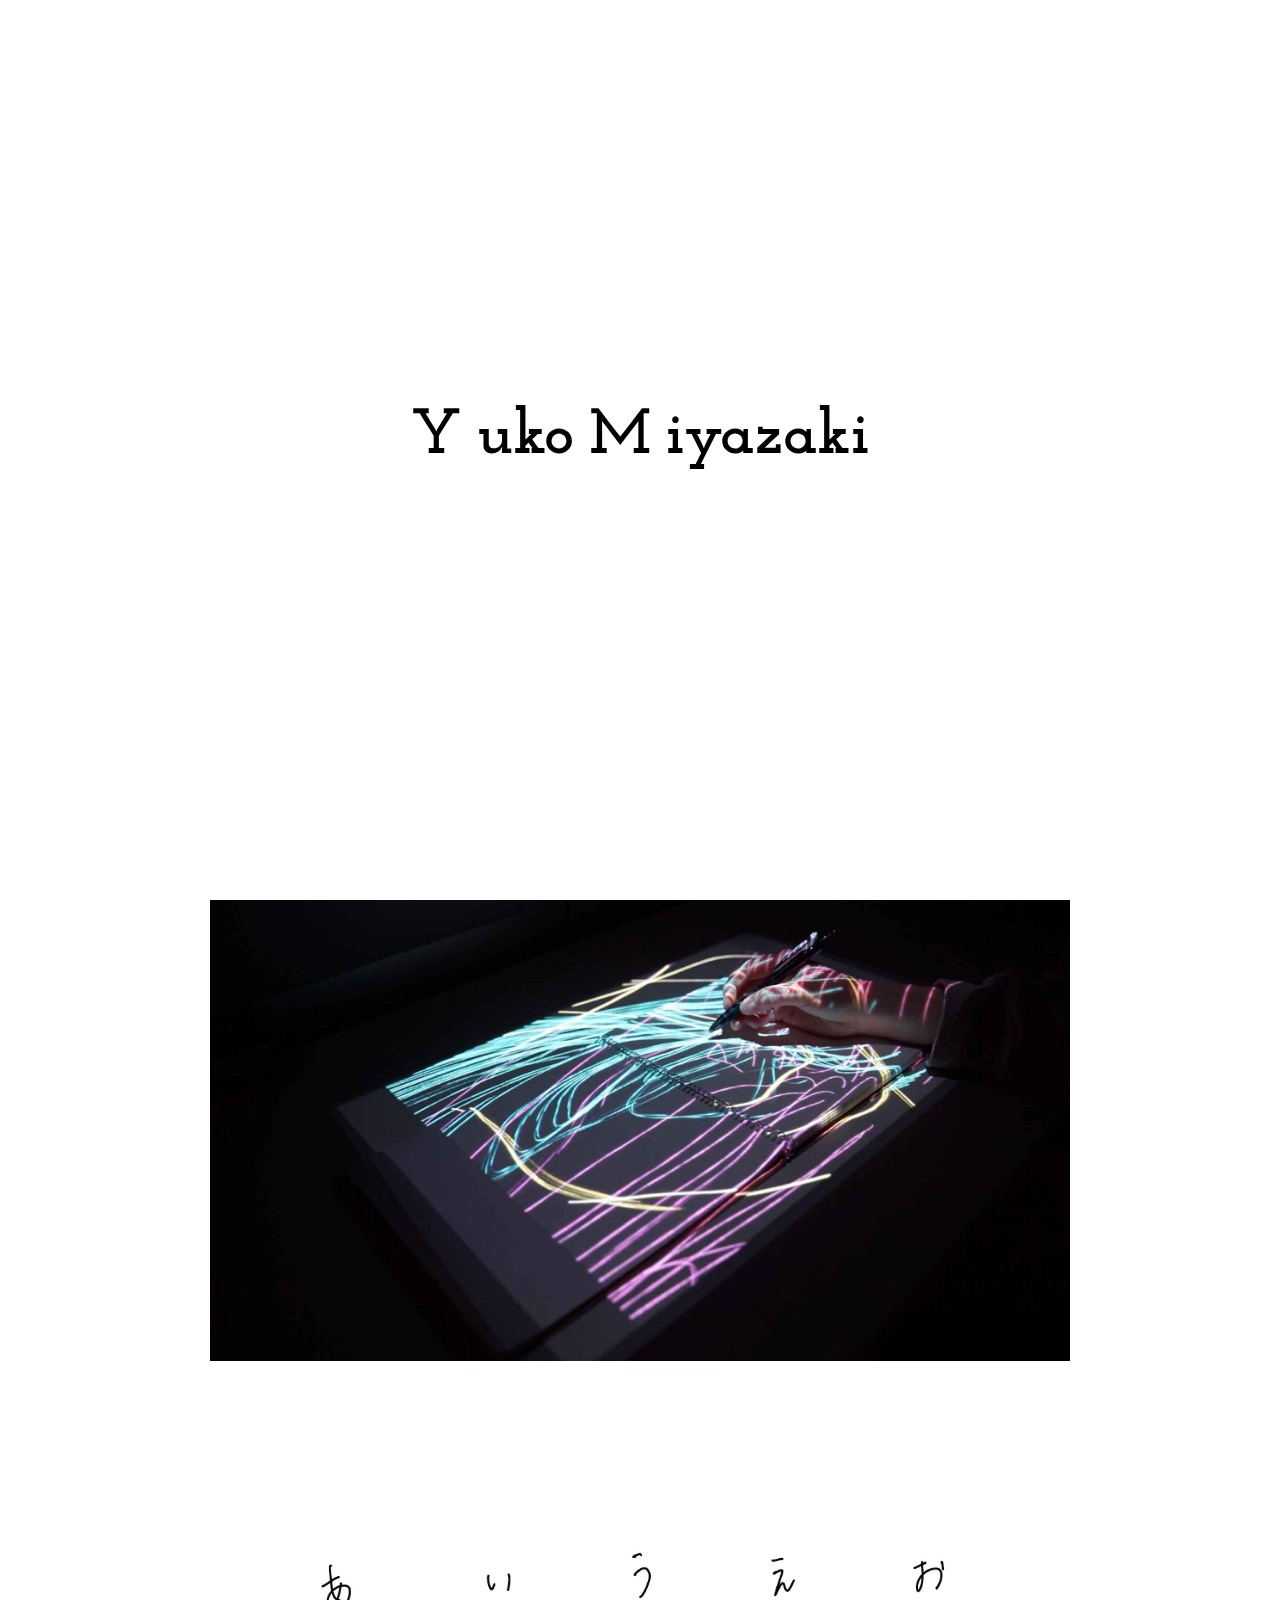
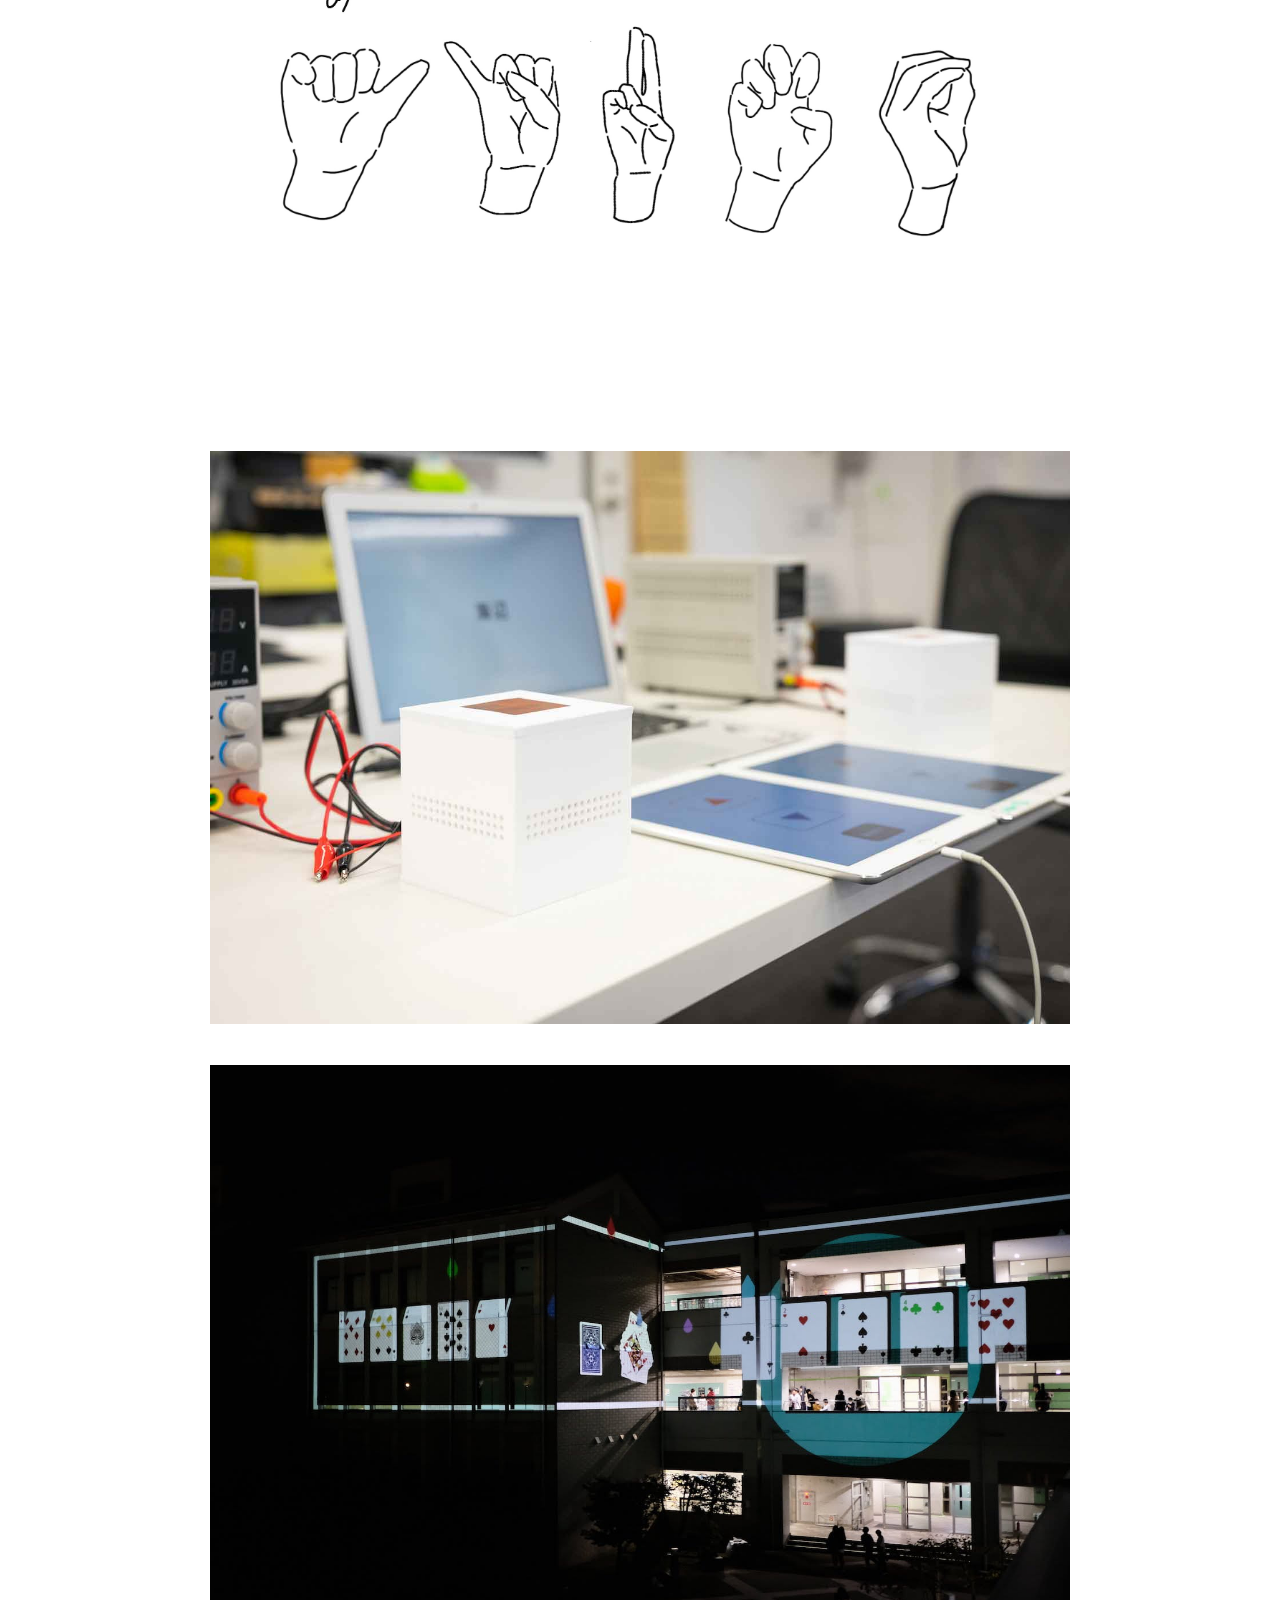
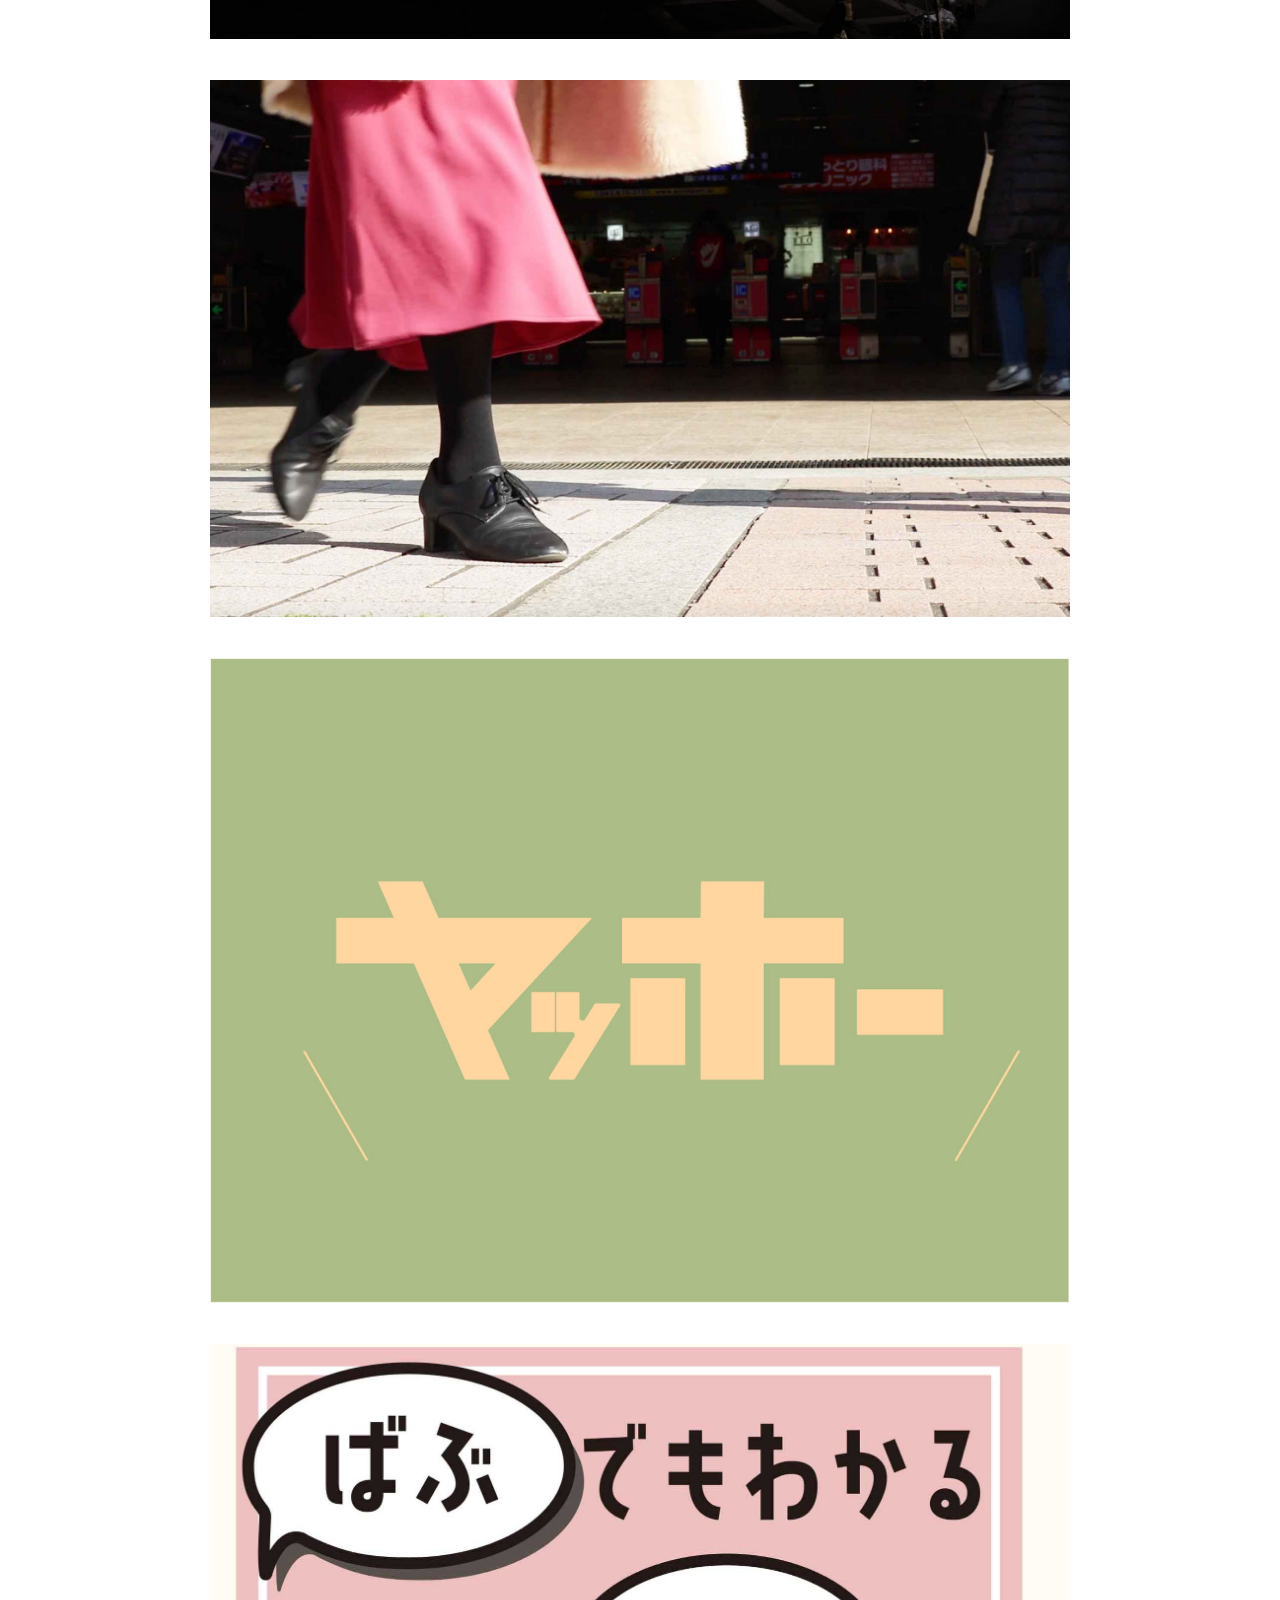
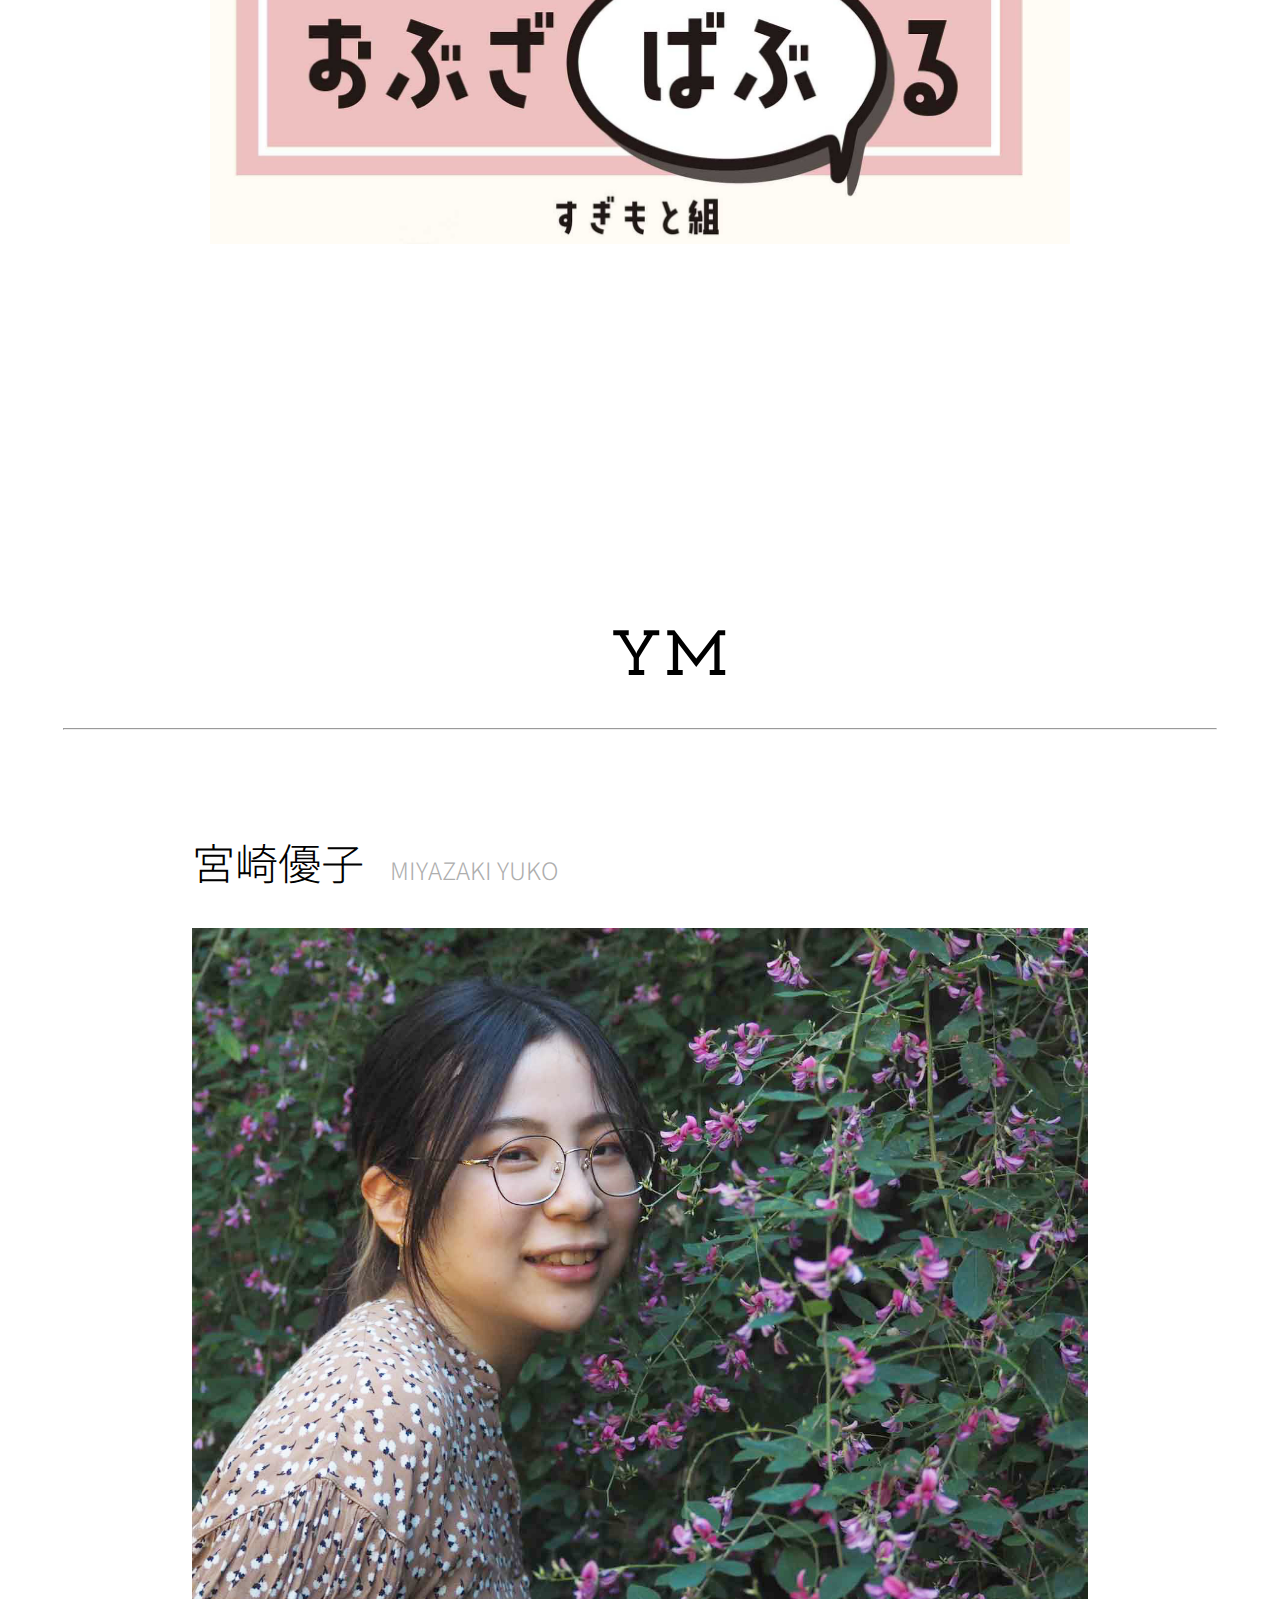
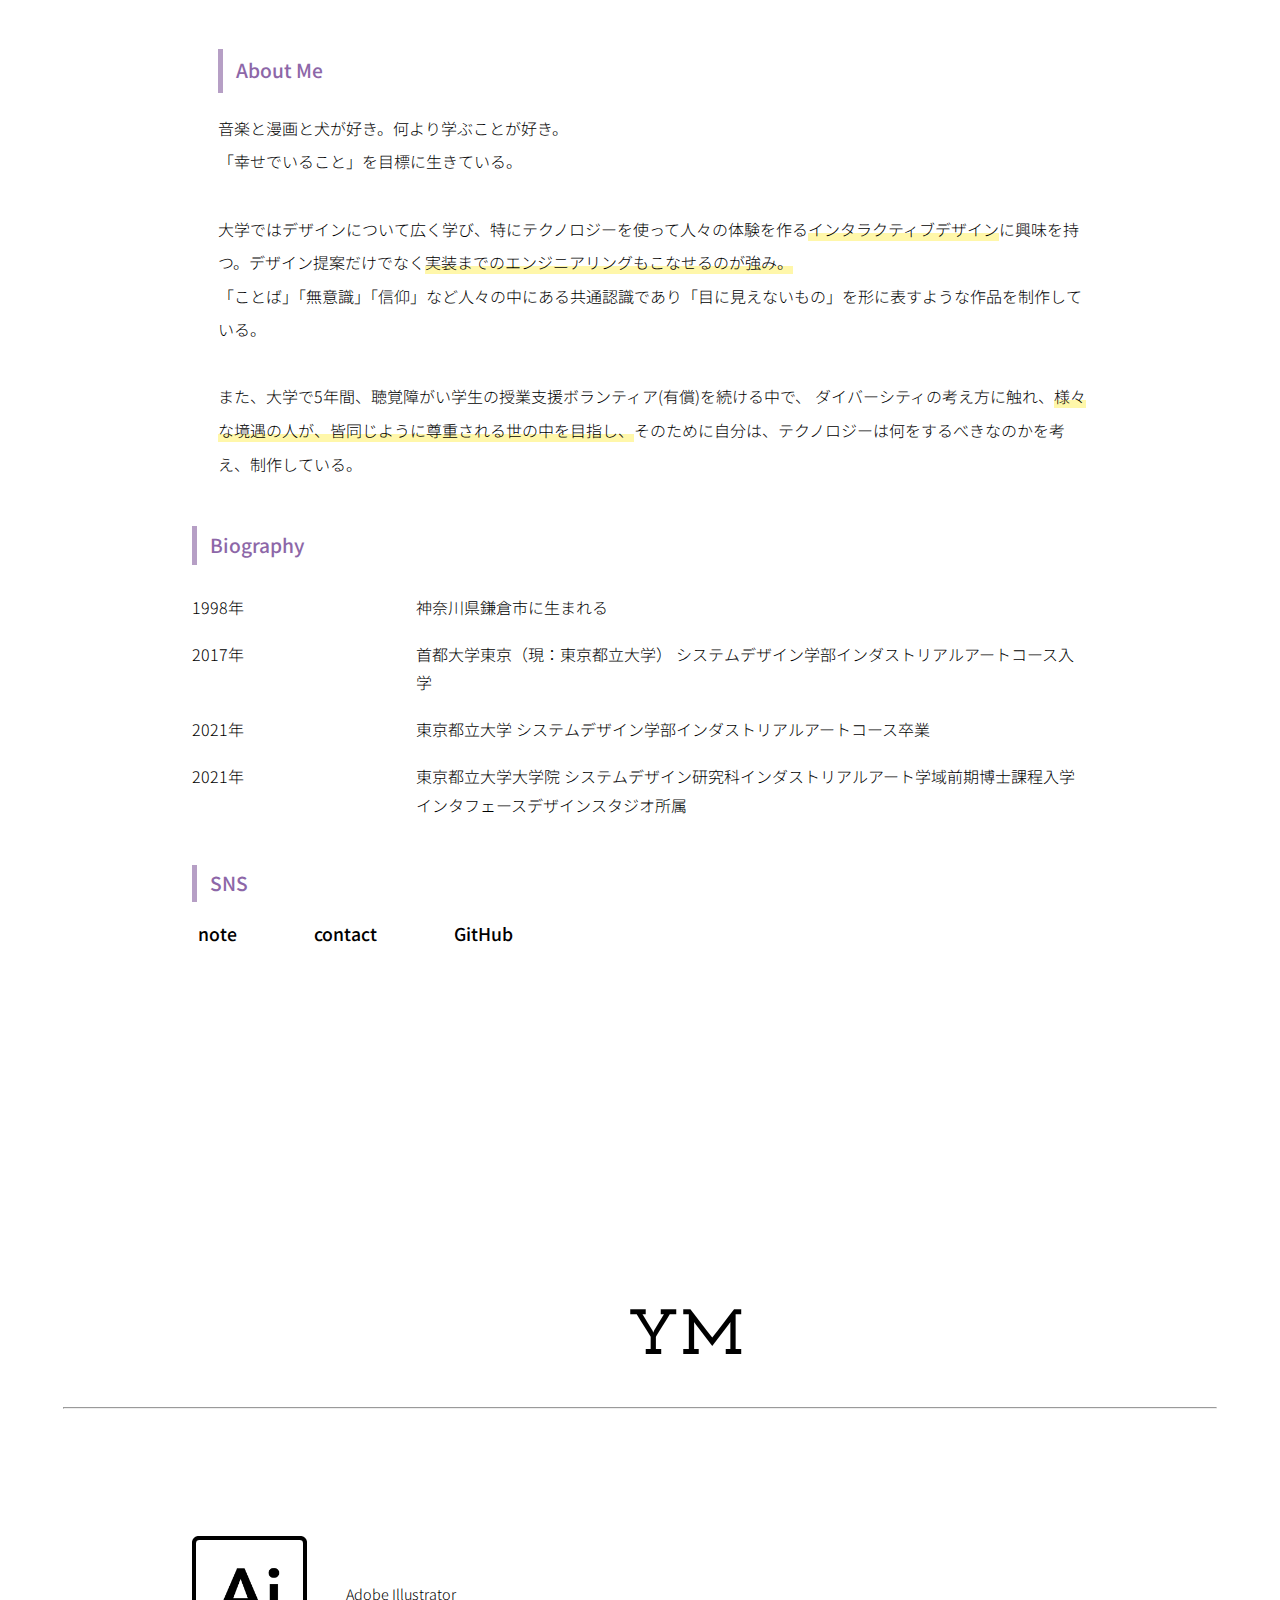
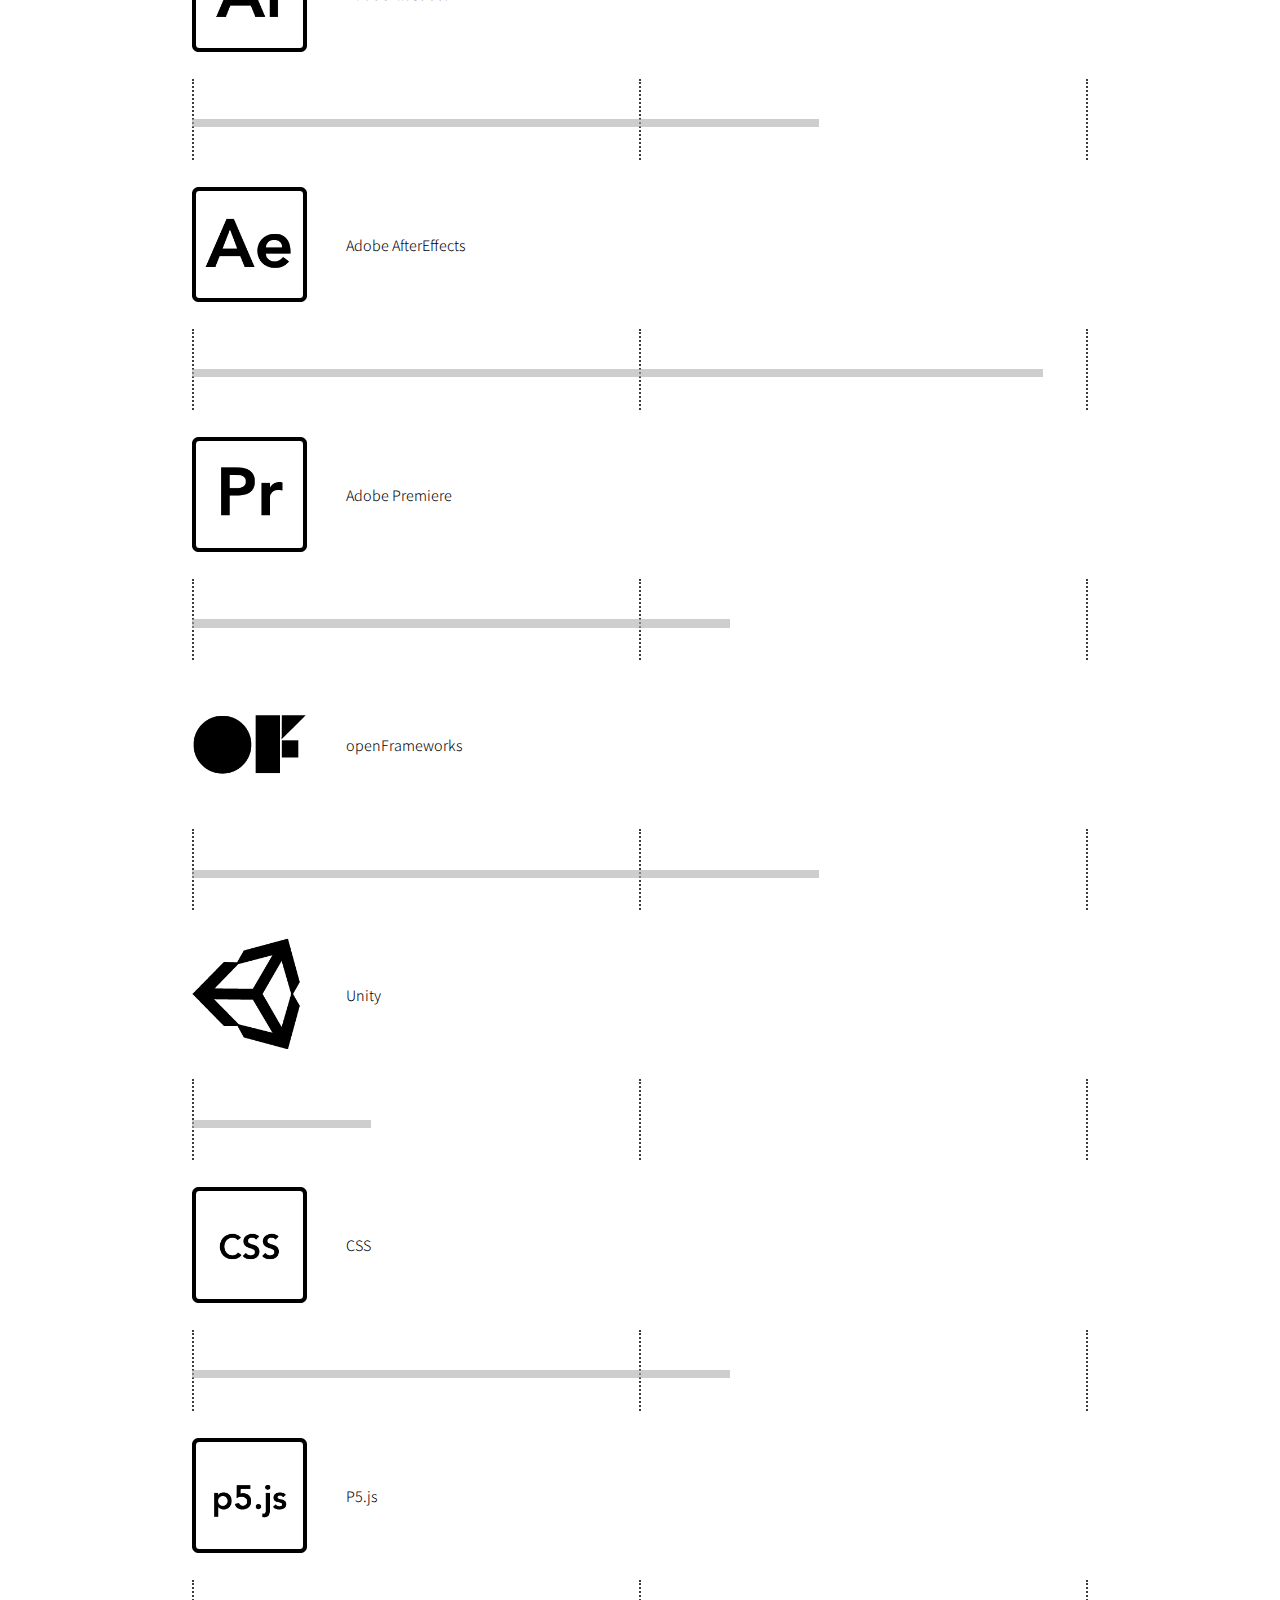
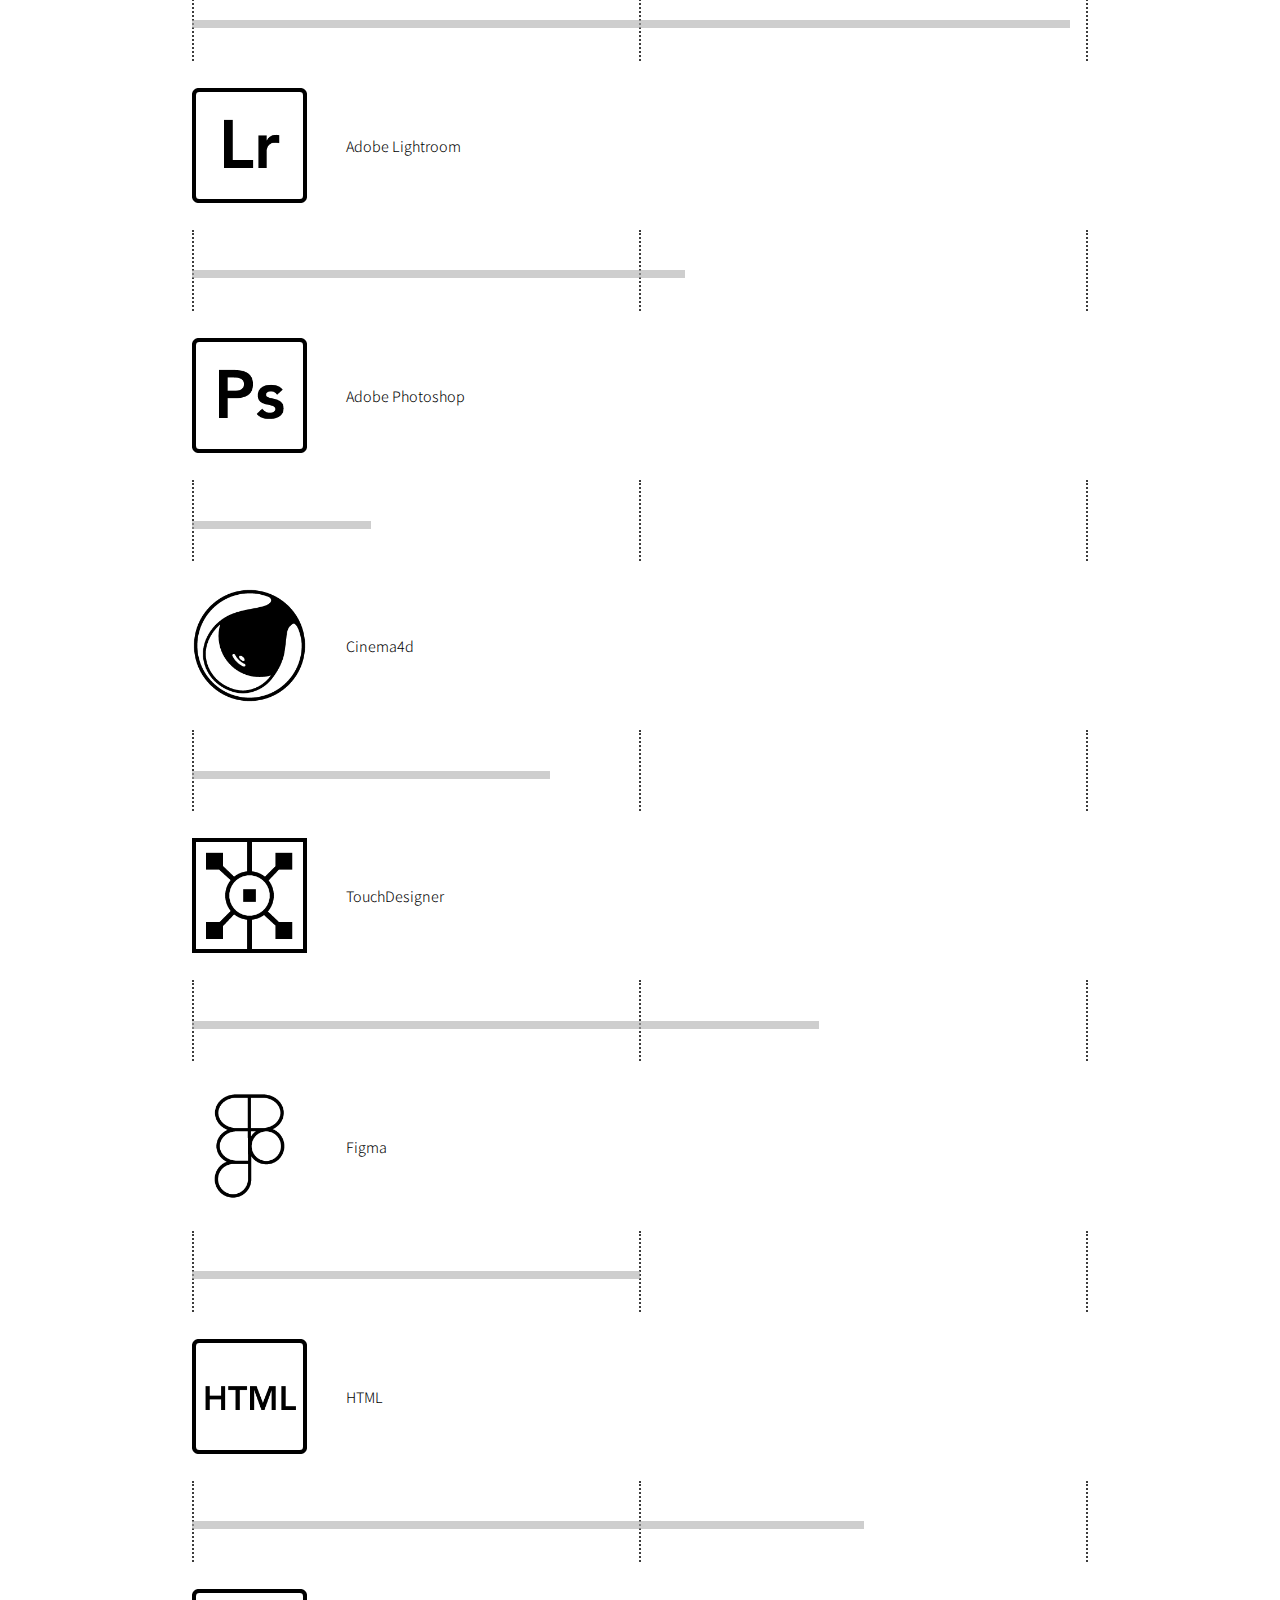
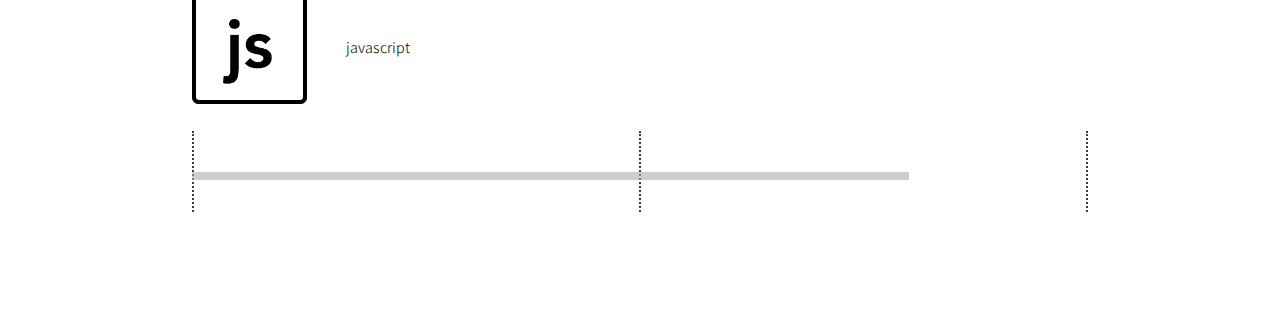
==== commit 50c31088: "add contact and github" ====
--- a/index.html
+++ b/index.html
@@ -195,7 +195,8 @@
             </div>
             <div class="inner_wrapper">
                 <div id="about_me">
-                    <h2>宮崎優子<span class="eng_name">MIYAZAKI YUKO</span></h2>
+                    <h2 class="pc_visible">宮崎優子<span class="eng_name">MIYAZAKI YUKO</span></h2>
+                    <h2 class="sp_visible">宮崎優子<br><span class="eng_name">MIYAZAKI YUKO</span></h2>
                     <div class="about_me">
                         <div class="my_image">
                             <img src="image/profile/myImage2.jpg" width="406px">
@@ -257,7 +258,10 @@
                             <a href="https://note.com/yuko_3">note</a>
                         </div>
                         <div class="contact">
-                            <a href="">contact</a>
+                            <a href="https://docs.google.com/forms/d/e/1FAIpQLSdhOWFL7el0IfJCAQoHS0XV-BzFw24d3J_dwC4jTbpSuQfjUw/viewform?usp=sf_link">contact</a>
+                        </div>
+                        <div class="github">
+                            <a href="https://github.com/miyazaki-yuko">GitHub</a>
                         </div>
                     </div>
                     
--- a/css/index.css
+++ b/css/index.css
@@ -17,7 +17,7 @@
 #loading {
     width: 100%;
     height: 100%;
-    transition: all 1s;
+    transition: all 0.5s;
     background-color: #fff;
     /* opacity: 0.5; */
     position: fixed;
@@ -365,7 +365,7 @@
     display: flex;
 }
 
-.contact{
+.contact, .github{
     margin-left: 5vw;
 }
 
@@ -515,82 +515,7 @@
 
 
 /* responsive */
-@media screen and (max-width: 768px) {
-    .my {
-        display: none;
-    }
-    .sp_visible {
-        display: block;
-    }
-    .sp_load {
-        line-height: 2.4rem;
-    }
-    .instead_my {
-        font-size: 2.1rem;
-        font-family: 'Josefin Slab', serif;
-    }
-    .navigation {
-        display: none;
-    }
-    .inner_wrapper {
-        width: 90%;
-    }
-    #contents_list {
-        width: 100%;
-    }
-    .container {
-        width: 100%;
-    }
-    .image_container img {
-        width: 100%;
-        height: auto;
-    }
-    h2 {
-        font-size: 2.1rem;
-        text-align: center;
-    }
-    .eng_name {
-        font-size: 1.2rem;
-    }
-    .about_me {
-        display: block;
-        margin-bottom: 5vh;
-    }
-    .about_text {
-        margin-top: 5vh;
-        line-height: 2.1rem;
-    }
-    #biography {
-        margin-bottom: 5vh;
-        line-height: 1.8rem;
-    }
-    .bio_year {
-        flex: 1;
-    }
-    .event {
-        flex: 3;
-    }
-    .sns_s a{
-        font-weight: 500;
-    }
-    .skill_list {
-        width: 100%;
-    }
-    .skill_item {
-        display: block;
-    }
-    .skill_icon {
-        justify-content: flex-start;
-        margin: 3vh auto;
-    }
-    .skill_icon img {
-        width: 9vw;
-        margin-right: 3vw;
-    }
-    .skill_bar_range, .border {
-        height: 9vh;
-    }
-}
+
 
 @media screen and (max-width: 1280px) {
     @keyframes slide_m {
@@ -721,4 +646,83 @@
     .skill_bar_range, .border {
         height: 9vh;
     }
+}
+
+@media screen and (max-width: 768px) {
+    .my, .pc_visible {
+        display: none;
+    }
+    .sp_visible {
+        display: block;
+    }
+    .sp_load {
+        line-height: 2.4rem;
+    }
+    .instead_my {
+        font-size: 2.1rem;
+        font-family: 'Josefin Slab', serif;
+    }
+    .navigation {
+        display: none;
+    }
+    .inner_wrapper {
+        width: 90%;
+    }
+    #contents_list {
+        width: 100%;
+    }
+    .container {
+        width: 100%;
+    }
+    .image_container img {
+        width: 100%;
+        height: auto;
+    }
+    .sp_visible {
+        font-size: 2.1rem;
+        text-align: center;
+        line-height: 1.8rem;
+    }
+    .eng_name {
+        font-size: 0.9rem;
+        margin-left: 0;
+    }
+    .about_me {
+        display: block;
+        margin-bottom: 5vh;
+    }
+    .about_text {
+        margin-top: 5vh;
+        line-height: 2.1rem;
+    }
+    #biography {
+        margin-bottom: 5vh;
+        line-height: 1.8rem;
+    }
+    .bio_year {
+        flex: 1;
+    }
+    .event {
+        flex: 3;
+    }
+    .sns_s a{
+        font-weight: 500;
+    }
+    .skill_list {
+        width: 100%;
+    }
+    .skill_item {
+        display: block;
+    }
+    .skill_icon {
+        justify-content: flex-start;
+        margin: 3vh auto;
+    }
+    .skill_icon img {
+        width: 9vw;
+        margin-right: 3vw;
+    }
+    .skill_bar_range, .border {
+        height: 9vh;
+    }
 }